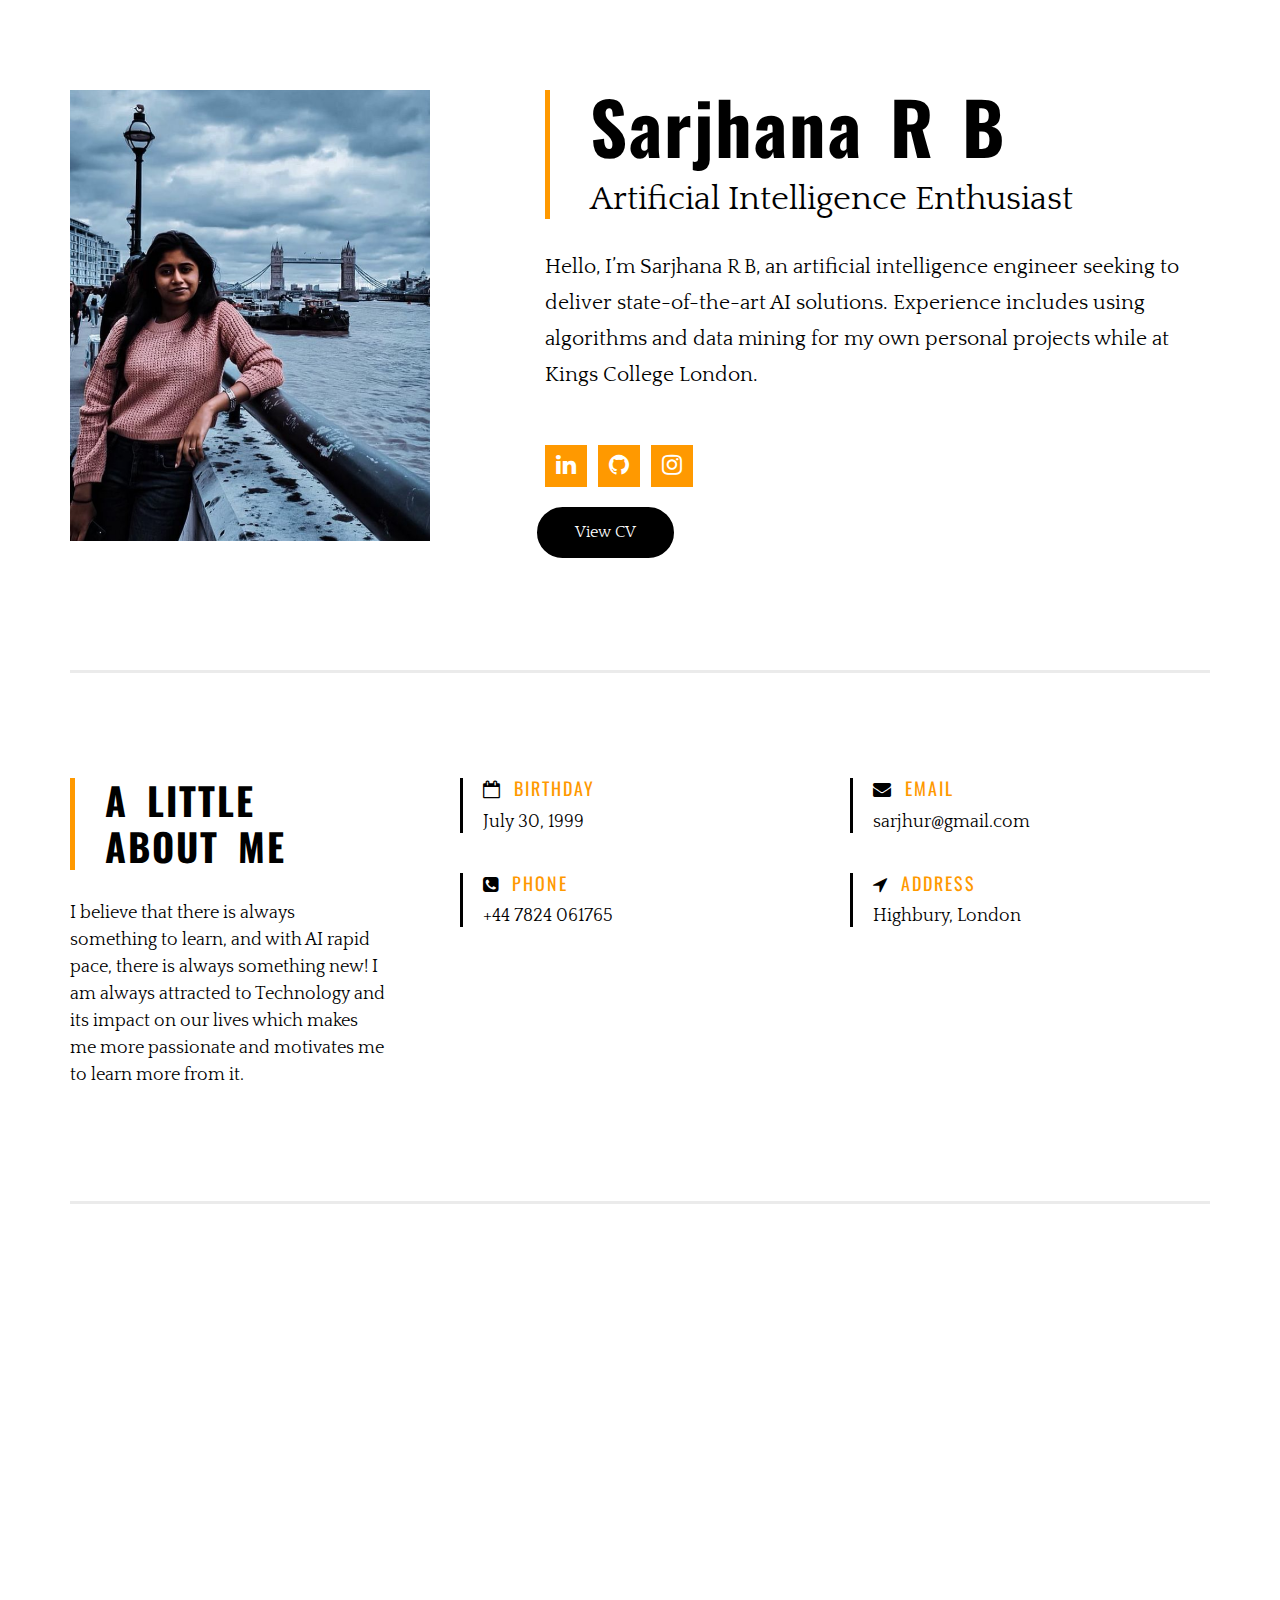
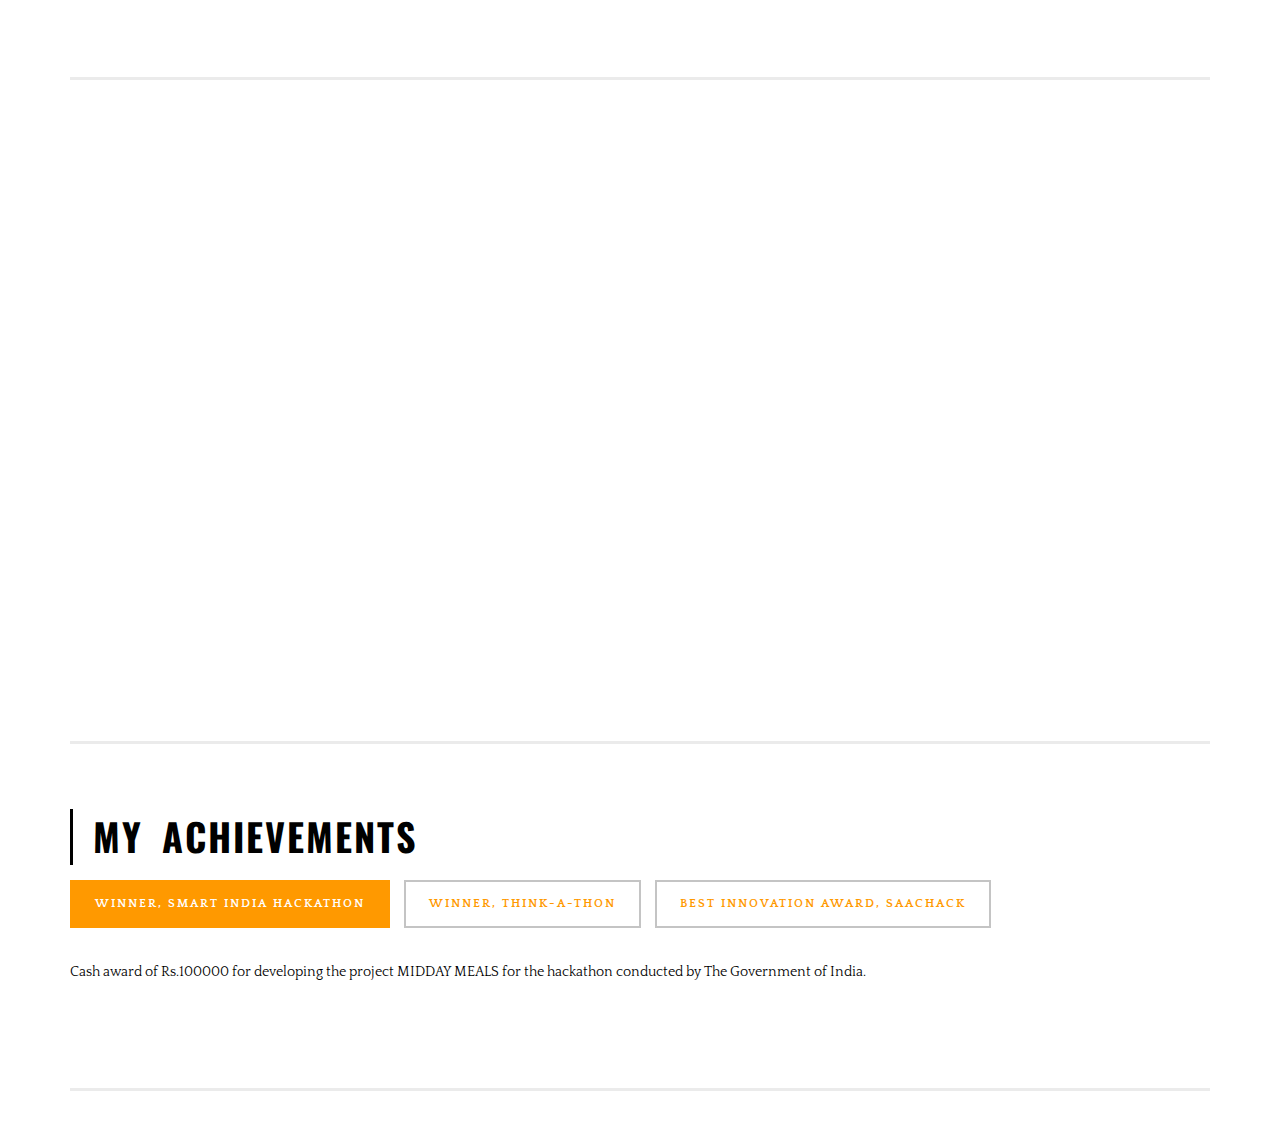
==== index.html @ b0955af9 "Website Final" ====
<!DOCTYPE html>
<html>
<head>
<meta name="viewport" content="width=device-width, initial-scale=1">

<title>Sarjhana&#039;s Portfolio &#8211; Just another WordPress site</title>
<meta name="robots" content="max-image-preview:large">
<link rel="dns-prefetch" href="//fonts.googleapis.com">
<link rel="dns-prefetch" href="//maxcdn.bootstrapcdn.com">
<link rel="dns-prefetch" href="//s.w.org">
<link rel="alternate" type="application/rss+xml" title="Sarjhana&#039;s Portfolio &raquo; Feed" href="./feed/index.html">
<link rel="alternate" type="application/rss+xml" title="Sarjhana&#039;s Portfolio &raquo; Comments Feed" href="./comments/feed/index.html">
<script>
window._wpemojiSettings = {"baseUrl":"https:\/\/s.w.org\/images\/core\/emoji\/13.1.0\/72x72\/","ext":".png","svgUrl":"https:\/\/s.w.org\/images\/core\/emoji\/13.1.0\/svg\/","svgExt":".svg","source":{"concatemoji":".\/wp-includes\/js\/wp-emoji-release.min.js?ver=5.9"}};
/*! This file is auto-generated */
!function(e,a,t){var n,r,o,i=a.createElement("canvas"),p=i.getContext&&i.getContext("2d");function s(e,t){var a=String.fromCharCode;p.clearRect(0,0,i.width,i.height),p.fillText(a.apply(this,e),0,0);e=i.toDataURL();return p.clearRect(0,0,i.width,i.height),p.fillText(a.apply(this,t),0,0),e===i.toDataURL()}function c(e){var t=a.createElement("script");t.src=e,t.defer=t.type="text/javascript",a.getElementsByTagName("head")[0].appendChild(t)}for(o=Array("flag","emoji"),t.supports={everything:!0,everythingExceptFlag:!0},r=0;r<o.length;r++)t.supports[o[r]]=function(e){if(!p||!p.fillText)return!1;switch(p.textBaseline="top",p.font="600 32px Arial",e){case"flag":return s([127987,65039,8205,9895,65039],[127987,65039,8203,9895,65039])?!1:!s([55356,56826,55356,56819],[55356,56826,8203,55356,56819])&&!s([55356,57332,56128,56423,56128,56418,56128,56421,56128,56430,56128,56423,56128,56447],[55356,57332,8203,56128,56423,8203,56128,56418,8203,56128,56421,8203,56128,56430,8203,56128,56423,8203,56128,56447]);case"emoji":return!s([10084,65039,8205,55357,56613],[10084,65039,8203,55357,56613])}return!1}(o[r]),t.supports.everything=t.supports.everything&&t.supports[o[r]],"flag"!==o[r]&&(t.supports.everythingExceptFlag=t.supports.everythingExceptFlag&&t.supports[o[r]]);t.supports.everythingExceptFlag=t.supports.everythingExceptFlag&&!t.supports.flag,t.DOMReady=!1,t.readyCallback=function(){t.DOMReady=!0},t.supports.everything||(n=function(){t.readyCallback()},a.addEventListener?(a.addEventListener("DOMContentLoaded",n,!1),e.addEventListener("load",n,!1)):(e.attachEvent("onload",n),a.attachEvent("onreadystatechange",function(){"complete"===a.readyState&&t.readyCallback()})),(n=t.source||{}).concatemoji?c(n.concatemoji):n.wpemoji&&n.twemoji&&(c(n.twemoji),c(n.wpemoji)))}(window,document,window._wpemojiSettings);
</script>
<style>img.wp-smiley,
img.emoji {
	display: inline !important;
	border: none !important;
	box-shadow: none !important;
	height: 1em !important;
	width: 1em !important;
	margin: 0 0.07em !important;
	vertical-align: -0.1em !important;
	background: none !important;
	padding: 0 !important;
}</style>
	<link rel="stylesheet" id="uc_layout_preview-css" href="./wp-content/plugins/blox-page-builder/assets_internal/css/uc_layout_preview.css?ver=5.9" media="all">
<link rel="stylesheet" id="unitecreator_css_front-css" href="./wp-content/plugins/blox-page-builder/assets_internal/css/uc_front.css?ver=5.9" media="all">
<link rel="stylesheet" id="uc_fonts_googleapis_com_css_family_quattrocento_400_700-css" href="https://fonts.googleapis.com/css?family=Quattrocento%3A400%2C700&#038;ver=5.9" media="all">
<link rel="stylesheet" id="uc_fonts_googleapis_com_css_family_oswald_200_300_400_500_600_700-css" href="https://fonts.googleapis.com/css?family=Oswald%3A200%2C300%2C400%2C500%2C600%2C700&#038;ver=5.9" media="all">
<link rel="stylesheet" id="animate-css" href="./wp-content/plugins/blox-page-builder/assets_libraries/animate/animate.css?ver=5.9" media="all">
<link rel="stylesheet" id="font-awesome-css" href="./wp-content/plugins/blox-page-builder/assets_libraries/font-awsome/css/font-awesome.min.css?ver=5.9" media="all">
<link rel="stylesheet" id="uc_ac_assets_file_uc_square_social_network_icons_css_542-css" href="./wp-content/uploads/blox_assets/social_network_icons/uc_square_social_network_icons.css?ver=5.9" media="all">
<link rel="stylesheet" id="uc_ac_assets_file_material_banner_css_757-css" href="./wp-content/uploads/blox_assets/material_banner/material_banner.css?ver=5.9" media="all">
<link rel="stylesheet" id="uc_maxcdn_bootstrapcdn_com_font_awesome_4_6_1_css_font_awesome_min_css-css" href="https://maxcdn.bootstrapcdn.com/font-awesome/4.6.1/css/font-awesome.min.css?ver=5.9" media="all">
<link rel="stylesheet" id="uc_fonts_googleapis_com_css_family_montserrat_400_700_open_sans_400_700-css" href="https://fonts.googleapis.com/css?family=Montserrat%3A400%2C700%7COpen+Sans%3A400%2C700&#038;ver=5.9" media="all">
<link rel="stylesheet" id="uc_ac_assets_file_service_box_zoom_effect_css_1072-css" href="./wp-content/uploads/blox_assets/service_box_zoom_effect/service_box_zoom_effect.css?ver=5.9" media="all">
<link rel="stylesheet" id="uc_ac_assets_file_bold_tabs_css_2018-css" href="./wp-content/uploads/blox_assets/bold_tabs/bold_tabs.css?ver=5.9" media="all">
<link rel="stylesheet" id="uc_fonts_googleapis_com_css_family_open_sans_400_600_400italic-css" href="https://fonts.googleapis.com/css?family=Open+Sans%3A400%2C600%2C400italic&#038;ver=5.9" media="all">
<link rel="stylesheet" id="uc_ac_assets_file_responsive_tabs_css_1284-css" href="./wp-content/uploads/blox_assets/bold_tabs/responsive-tabs.css?ver=5.9" media="all">
<link rel="stylesheet" id="wp-block-library-css" href="./wp-includes/css/dist/block-library/style.min.css?ver=5.9" media="all">
<style id="wp-block-library-theme-inline-css">.wp-block-audio figcaption{color:#555;font-size:13px;text-align:center}.is-dark-theme .wp-block-audio figcaption{color:hsla(0,0%,100%,.65)}.wp-block-code>code{font-family:Menlo,Consolas,monaco,monospace;color:#1e1e1e;padding:.8em 1em;border:1px solid #ddd;border-radius:4px}.wp-block-embed figcaption{color:#555;font-size:13px;text-align:center}.is-dark-theme .wp-block-embed figcaption{color:hsla(0,0%,100%,.65)}.blocks-gallery-caption{color:#555;font-size:13px;text-align:center}.is-dark-theme .blocks-gallery-caption{color:hsla(0,0%,100%,.65)}.wp-block-image figcaption{color:#555;font-size:13px;text-align:center}.is-dark-theme .wp-block-image figcaption{color:hsla(0,0%,100%,.65)}.wp-block-pullquote{border-top:4px solid;border-bottom:4px solid;margin-bottom:1.75em;color:currentColor}.wp-block-pullquote__citation,.wp-block-pullquote cite,.wp-block-pullquote footer{color:currentColor;text-transform:uppercase;font-size:.8125em;font-style:normal}.wp-block-quote{border-left:.25em solid;margin:0 0 1.75em;padding-left:1em}.wp-block-quote cite,.wp-block-quote footer{color:currentColor;font-size:.8125em;position:relative;font-style:normal}.wp-block-quote.has-text-align-right{border-left:none;border-right:.25em solid;padding-left:0;padding-right:1em}.wp-block-quote.has-text-align-center{border:none;padding-left:0}.wp-block-quote.is-large,.wp-block-quote.is-style-large,.wp-block-quote.is-style-plain{border:none}.wp-block-search .wp-block-search__label{font-weight:700}.wp-block-group:where(.has-background){padding:1.25em 2.375em}.wp-block-separator{border:none;border-bottom:2px solid;margin-left:auto;margin-right:auto;opacity:.4}.wp-block-separator:not(.is-style-wide):not(.is-style-dots){width:100px}.wp-block-separator.has-background:not(.is-style-dots){border-bottom:none;height:1px}.wp-block-separator.has-background:not(.is-style-wide):not(.is-style-dots){height:2px}.wp-block-table thead{border-bottom:3px solid}.wp-block-table tfoot{border-top:3px solid}.wp-block-table td,.wp-block-table th{padding:.5em;border:1px solid;word-break:normal}.wp-block-table figcaption{color:#555;font-size:13px;text-align:center}.is-dark-theme .wp-block-table figcaption{color:hsla(0,0%,100%,.65)}.wp-block-video figcaption{color:#555;font-size:13px;text-align:center}.is-dark-theme .wp-block-video figcaption{color:hsla(0,0%,100%,.65)}.wp-block-template-part.has-background{padding:1.25em 2.375em;margin-top:0;margin-bottom:0}</style>
<style id="global-styles-inline-css">body{--wp--preset--color--black: #000000;--wp--preset--color--cyan-bluish-gray: #abb8c3;--wp--preset--color--white: #FFFFFF;--wp--preset--color--pale-pink: #f78da7;--wp--preset--color--vivid-red: #cf2e2e;--wp--preset--color--luminous-vivid-orange: #ff6900;--wp--preset--color--luminous-vivid-amber: #fcb900;--wp--preset--color--light-green-cyan: #7bdcb5;--wp--preset--color--vivid-green-cyan: #00d084;--wp--preset--color--pale-cyan-blue: #8ed1fc;--wp--preset--color--vivid-cyan-blue: #0693e3;--wp--preset--color--vivid-purple: #9b51e0;--wp--preset--color--dark-gray: #28303D;--wp--preset--color--gray: #39414D;--wp--preset--color--green: #D1E4DD;--wp--preset--color--blue: #D1DFE4;--wp--preset--color--purple: #D1D1E4;--wp--preset--color--red: #E4D1D1;--wp--preset--color--orange: #E4DAD1;--wp--preset--color--yellow: #EEEADD;--wp--preset--gradient--vivid-cyan-blue-to-vivid-purple: linear-gradient(135deg,rgba(6,147,227,1) 0%,rgb(155,81,224) 100%);--wp--preset--gradient--light-green-cyan-to-vivid-green-cyan: linear-gradient(135deg,rgb(122,220,180) 0%,rgb(0,208,130) 100%);--wp--preset--gradient--luminous-vivid-amber-to-luminous-vivid-orange: linear-gradient(135deg,rgba(252,185,0,1) 0%,rgba(255,105,0,1) 100%);--wp--preset--gradient--luminous-vivid-orange-to-vivid-red: linear-gradient(135deg,rgba(255,105,0,1) 0%,rgb(207,46,46) 100%);--wp--preset--gradient--very-light-gray-to-cyan-bluish-gray: linear-gradient(135deg,rgb(238,238,238) 0%,rgb(169,184,195) 100%);--wp--preset--gradient--cool-to-warm-spectrum: linear-gradient(135deg,rgb(74,234,220) 0%,rgb(151,120,209) 20%,rgb(207,42,186) 40%,rgb(238,44,130) 60%,rgb(251,105,98) 80%,rgb(254,248,76) 100%);--wp--preset--gradient--blush-light-purple: linear-gradient(135deg,rgb(255,206,236) 0%,rgb(152,150,240) 100%);--wp--preset--gradient--blush-bordeaux: linear-gradient(135deg,rgb(254,205,165) 0%,rgb(254,45,45) 50%,rgb(107,0,62) 100%);--wp--preset--gradient--luminous-dusk: linear-gradient(135deg,rgb(255,203,112) 0%,rgb(199,81,192) 50%,rgb(65,88,208) 100%);--wp--preset--gradient--pale-ocean: linear-gradient(135deg,rgb(255,245,203) 0%,rgb(182,227,212) 50%,rgb(51,167,181) 100%);--wp--preset--gradient--electric-grass: linear-gradient(135deg,rgb(202,248,128) 0%,rgb(113,206,126) 100%);--wp--preset--gradient--midnight: linear-gradient(135deg,rgb(2,3,129) 0%,rgb(40,116,252) 100%);--wp--preset--gradient--purple-to-yellow: linear-gradient(160deg, #D1D1E4 0%, #EEEADD 100%);--wp--preset--gradient--yellow-to-purple: linear-gradient(160deg, #EEEADD 0%, #D1D1E4 100%);--wp--preset--gradient--green-to-yellow: linear-gradient(160deg, #D1E4DD 0%, #EEEADD 100%);--wp--preset--gradient--yellow-to-green: linear-gradient(160deg, #EEEADD 0%, #D1E4DD 100%);--wp--preset--gradient--red-to-yellow: linear-gradient(160deg, #E4D1D1 0%, #EEEADD 100%);--wp--preset--gradient--yellow-to-red: linear-gradient(160deg, #EEEADD 0%, #E4D1D1 100%);--wp--preset--gradient--purple-to-red: linear-gradient(160deg, #D1D1E4 0%, #E4D1D1 100%);--wp--preset--gradient--red-to-purple: linear-gradient(160deg, #E4D1D1 0%, #D1D1E4 100%);--wp--preset--duotone--dark-grayscale: url('#wp-duotone-dark-grayscale');--wp--preset--duotone--grayscale: url('#wp-duotone-grayscale');--wp--preset--duotone--purple-yellow: url('#wp-duotone-purple-yellow');--wp--preset--duotone--blue-red: url('#wp-duotone-blue-red');--wp--preset--duotone--midnight: url('#wp-duotone-midnight');--wp--preset--duotone--magenta-yellow: url('#wp-duotone-magenta-yellow');--wp--preset--duotone--purple-green: url('#wp-duotone-purple-green');--wp--preset--duotone--blue-orange: url('#wp-duotone-blue-orange');--wp--preset--font-size--small: 18px;--wp--preset--font-size--medium: 20px;--wp--preset--font-size--large: 24px;--wp--preset--font-size--x-large: 42px;--wp--preset--font-size--extra-small: 16px;--wp--preset--font-size--normal: 20px;--wp--preset--font-size--extra-large: 40px;--wp--preset--font-size--huge: 96px;--wp--preset--font-size--gigantic: 144px;}.has-black-color{color: var(--wp--preset--color--black) !important;}.has-cyan-bluish-gray-color{color: var(--wp--preset--color--cyan-bluish-gray) !important;}.has-white-color{color: var(--wp--preset--color--white) !important;}.has-pale-pink-color{color: var(--wp--preset--color--pale-pink) !important;}.has-vivid-red-color{color: var(--wp--preset--color--vivid-red) !important;}.has-luminous-vivid-orange-color{color: var(--wp--preset--color--luminous-vivid-orange) !important;}.has-luminous-vivid-amber-color{color: var(--wp--preset--color--luminous-vivid-amber) !important;}.has-light-green-cyan-color{color: var(--wp--preset--color--light-green-cyan) !important;}.has-vivid-green-cyan-color{color: var(--wp--preset--color--vivid-green-cyan) !important;}.has-pale-cyan-blue-color{color: var(--wp--preset--color--pale-cyan-blue) !important;}.has-vivid-cyan-blue-color{color: var(--wp--preset--color--vivid-cyan-blue) !important;}.has-vivid-purple-color{color: var(--wp--preset--color--vivid-purple) !important;}.has-dark-gray-color{color: var(--wp--preset--color--dark-gray) !important;}.has-gray-color{color: var(--wp--preset--color--gray) !important;}.has-green-color{color: var(--wp--preset--color--green) !important;}.has-blue-color{color: var(--wp--preset--color--blue) !important;}.has-purple-color{color: var(--wp--preset--color--purple) !important;}.has-red-color{color: var(--wp--preset--color--red) !important;}.has-orange-color{color: var(--wp--preset--color--orange) !important;}.has-yellow-color{color: var(--wp--preset--color--yellow) !important;}.has-black-background-color{background-color: var(--wp--preset--color--black) !important;}.has-cyan-bluish-gray-background-color{background-color: var(--wp--preset--color--cyan-bluish-gray) !important;}.has-white-background-color{background-color: var(--wp--preset--color--white) !important;}.has-pale-pink-background-color{background-color: var(--wp--preset--color--pale-pink) !important;}.has-vivid-red-background-color{background-color: var(--wp--preset--color--vivid-red) !important;}.has-luminous-vivid-orange-background-color{background-color: var(--wp--preset--color--luminous-vivid-orange) !important;}.has-luminous-vivid-amber-background-color{background-color: var(--wp--preset--color--luminous-vivid-amber) !important;}.has-light-green-cyan-background-color{background-color: var(--wp--preset--color--light-green-cyan) !important;}.has-vivid-green-cyan-background-color{background-color: var(--wp--preset--color--vivid-green-cyan) !important;}.has-pale-cyan-blue-background-color{background-color: var(--wp--preset--color--pale-cyan-blue) !important;}.has-vivid-cyan-blue-background-color{background-color: var(--wp--preset--color--vivid-cyan-blue) !important;}.has-vivid-purple-background-color{background-color: var(--wp--preset--color--vivid-purple) !important;}.has-dark-gray-background-color{background-color: var(--wp--preset--color--dark-gray) !important;}.has-gray-background-color{background-color: var(--wp--preset--color--gray) !important;}.has-green-background-color{background-color: var(--wp--preset--color--green) !important;}.has-blue-background-color{background-color: var(--wp--preset--color--blue) !important;}.has-purple-background-color{background-color: var(--wp--preset--color--purple) !important;}.has-red-background-color{background-color: var(--wp--preset--color--red) !important;}.has-orange-background-color{background-color: var(--wp--preset--color--orange) !important;}.has-yellow-background-color{background-color: var(--wp--preset--color--yellow) !important;}.has-black-border-color{border-color: var(--wp--preset--color--black) !important;}.has-cyan-bluish-gray-border-color{border-color: var(--wp--preset--color--cyan-bluish-gray) !important;}.has-white-border-color{border-color: var(--wp--preset--color--white) !important;}.has-pale-pink-border-color{border-color: var(--wp--preset--color--pale-pink) !important;}.has-vivid-red-border-color{border-color: var(--wp--preset--color--vivid-red) !important;}.has-luminous-vivid-orange-border-color{border-color: var(--wp--preset--color--luminous-vivid-orange) !important;}.has-luminous-vivid-amber-border-color{border-color: var(--wp--preset--color--luminous-vivid-amber) !important;}.has-light-green-cyan-border-color{border-color: var(--wp--preset--color--light-green-cyan) !important;}.has-vivid-green-cyan-border-color{border-color: var(--wp--preset--color--vivid-green-cyan) !important;}.has-pale-cyan-blue-border-color{border-color: var(--wp--preset--color--pale-cyan-blue) !important;}.has-vivid-cyan-blue-border-color{border-color: var(--wp--preset--color--vivid-cyan-blue) !important;}.has-vivid-purple-border-color{border-color: var(--wp--preset--color--vivid-purple) !important;}.has-dark-gray-border-color{border-color: var(--wp--preset--color--dark-gray) !important;}.has-gray-border-color{border-color: var(--wp--preset--color--gray) !important;}.has-green-border-color{border-color: var(--wp--preset--color--green) !important;}.has-blue-border-color{border-color: var(--wp--preset--color--blue) !important;}.has-purple-border-color{border-color: var(--wp--preset--color--purple) !important;}.has-red-border-color{border-color: var(--wp--preset--color--red) !important;}.has-orange-border-color{border-color: var(--wp--preset--color--orange) !important;}.has-yellow-border-color{border-color: var(--wp--preset--color--yellow) !important;}.has-vivid-cyan-blue-to-vivid-purple-gradient-background{background: var(--wp--preset--gradient--vivid-cyan-blue-to-vivid-purple) !important;}.has-light-green-cyan-to-vivid-green-cyan-gradient-background{background: var(--wp--preset--gradient--light-green-cyan-to-vivid-green-cyan) !important;}.has-luminous-vivid-amber-to-luminous-vivid-orange-gradient-background{background: var(--wp--preset--gradient--luminous-vivid-amber-to-luminous-vivid-orange) !important;}.has-luminous-vivid-orange-to-vivid-red-gradient-background{background: var(--wp--preset--gradient--luminous-vivid-orange-to-vivid-red) !important;}.has-very-light-gray-to-cyan-bluish-gray-gradient-background{background: var(--wp--preset--gradient--very-light-gray-to-cyan-bluish-gray) !important;}.has-cool-to-warm-spectrum-gradient-background{background: var(--wp--preset--gradient--cool-to-warm-spectrum) !important;}.has-blush-light-purple-gradient-background{background: var(--wp--preset--gradient--blush-light-purple) !important;}.has-blush-bordeaux-gradient-background{background: var(--wp--preset--gradient--blush-bordeaux) !important;}.has-luminous-dusk-gradient-background{background: var(--wp--preset--gradient--luminous-dusk) !important;}.has-pale-ocean-gradient-background{background: var(--wp--preset--gradient--pale-ocean) !important;}.has-electric-grass-gradient-background{background: var(--wp--preset--gradient--electric-grass) !important;}.has-midnight-gradient-background{background: var(--wp--preset--gradient--midnight) !important;}.has-purple-to-yellow-gradient-background{background: var(--wp--preset--gradient--purple-to-yellow) !important;}.has-yellow-to-purple-gradient-background{background: var(--wp--preset--gradient--yellow-to-purple) !important;}.has-green-to-yellow-gradient-background{background: var(--wp--preset--gradient--green-to-yellow) !important;}.has-yellow-to-green-gradient-background{background: var(--wp--preset--gradient--yellow-to-green) !important;}.has-red-to-yellow-gradient-background{background: var(--wp--preset--gradient--red-to-yellow) !important;}.has-yellow-to-red-gradient-background{background: var(--wp--preset--gradient--yellow-to-red) !important;}.has-purple-to-red-gradient-background{background: var(--wp--preset--gradient--purple-to-red) !important;}.has-red-to-purple-gradient-background{background: var(--wp--preset--gradient--red-to-purple) !important;}.has-small-font-size{font-size: var(--wp--preset--font-size--small) !important;}.has-medium-font-size{font-size: var(--wp--preset--font-size--medium) !important;}.has-large-font-size{font-size: var(--wp--preset--font-size--large) !important;}.has-x-large-font-size{font-size: var(--wp--preset--font-size--x-large) !important;}.has-extra-small-font-size{font-size: var(--wp--preset--font-size--extra-small) !important;}.has-normal-font-size{font-size: var(--wp--preset--font-size--normal) !important;}.has-extra-large-font-size{font-size: var(--wp--preset--font-size--extra-large) !important;}.has-huge-font-size{font-size: var(--wp--preset--font-size--huge) !important;}.has-gigantic-font-size{font-size: var(--wp--preset--font-size--gigantic) !important;}</style>
<script src="./wp-includes/js/jquery/jquery.min.js?ver=3.6.0" id="jquery-core-js"></script>
<script src="./wp-includes/js/jquery/jquery-migrate.min.js?ver=3.3.2" id="jquery-migrate-js"></script>
<script src="./wp-content/plugins/blox-page-builder/assets_libraries/animate/wow.min.js?ver=5.9" id="wowjs-js"></script>
<script src="./wp-content/uploads/blox_assets/bold_tabs/jquery.responsiveTabs.js?ver=5.9" id="uc_ac_assets_file_jquery_responsivetabs_js_26451-js"></script>
<link rel="https://api.w.org/" href="./wp-json/index.html">
<link rel="alternate" type="application/json" href="./wp-json/wp/v2/pages/66/index.html">
<link rel="EditURI" type="application/rsd+xml" title="RSD" href="./xmlrpc.php?rsd">
<link rel="wlwmanifest" type="application/wlwmanifest+xml" href="./wp-includes/wlwmanifest.xml"> 
<meta name="generator" content="WordPress 5.9">
<link rel="canonical" href="./index.html">
<link rel="shortlink" href="./index.html">
<link rel="alternate" type="application/json+oembed" href="./wp-json/oembed/1.0/embed/index.html?url=.%2F">
<link rel="alternate" type="text/xml+oembed" href="./wp-json/oembed/1.0/embed/index.html?url=.%2F&#038;format=xml">

<!--   Blox Page Builder Styles  --> 
<style type="text/css">/* blox page builder grid css */

#uc_grid_1 .uc-grid-row{
	padding-top:30px;
	padding-bottom:30px;
}

#uc_grid_1 .uc-grid-row .uc-grid-row-container{
	max-width:1170px;
}

#uc_grid_1{font-family:Quattrocento;font-size:18px;}
#uc_grid_1 .uc-page-font-title{font-family:Oswald;font-weight:800;font-size:38px;line-height:1.2em;color:#000000;letter-spacing:2px; word-spacing:7px;}




#uc_grid_1 .uc-grid-row#uc_grid_1_row_1{
	padding-top:90px;
	padding-bottom:70px;
}



@media (max-width:768px){
    #uc_grid_1 .uc-grid-row#uc_grid_1_row_1{
    	padding-top:15px !important;
    }
}


@media (max-width:768px){
    #uc_grid_1 #uc_grid_1_row_1_container_1_col_2{
    	padding-left:15px !important;
    }
}
/* addon: Square Social Network Icons */

.uc_square_social_network_icons .uc_social-links a:hover {
    background-color: white;
}
#uc_square_social_network_icons57202_item1
{
  background:#FF9900;
}

#uc_square_social_network_icons57202_item1:hover
{
  background:#000000;
}
#uc_square_social_network_icons57202_item2
{
  background:#FF9900;
}

#uc_square_social_network_icons57202_item2:hover
{
  background:#000000;
}
#uc_square_social_network_icons57202_item3
{
  background:#FF9900;
}

#uc_square_social_network_icons57202_item3:hover
{
  background:#000000;
}



/* addon: Button Group */


#uc_blox_btn_group68160 #uc_blox_btn_group68160_item1
{
  display:inline-block;
  font-size:16px;
  color:#ffffff;
  padding:14px 36px;
  border-radius:100px;
  background-color:#000000;
  text-decoration:none;
  transition:0.3s;
  border:2px solid #000000;
  margin:0 10px 0 0px;
}

#uc_blox_btn_group68160 #uc_blox_btn_group68160_item1:hover
{
  background-color:#ff9900;
  border:2px solid #2469ff;
  color:#000000;
}






#uc_grid_1 .uc-grid-row#uc_grid_1_row_3{
	padding-top:70px;
	padding-bottom:70px;
}



@media (max-width:480px){
    #uc_grid_1 #uc_grid_1_row_3_container_1_col_2{
    	padding-left:50px !important;
    	padding-right:60px !important;
    	margin-top:20px !important;
    }
}


@media (max-width:768px){
    #uc_grid_1_row_3_container_1_col_2_addon_1{
    	padding-bottom:0px !important;
    }
}

@media (max-width:480px){
    #uc_grid_1_row_3_container_1_col_2_addon_1{
    	padding-top:0px !important;
    	padding-bottom:20px !important;
    	padding-right:0px !important;
    }
}


@media (max-width:480px){
    #uc_grid_1 #uc_grid_1_row_3_container_1_col_3{
    	padding-left:50px !important;
    	margin-top:20px !important;
    }
}


@media (max-width:768px){
    #uc_grid_1_row_3_container_1_col_3_addon_1{
    	padding-bottom:0px !important;
    }
}

@media (max-width:480px){
    #uc_grid_1_row_3_container_1_col_3_addon_1{
    	padding-bottom:20px !important;
    }
}


@media (max-width:768px){
    #uc_grid_1_row_3_container_1_col_3_addon_2{
    	padding-bottom:0px !important;
    }
}

@media (max-width:480px){
    #uc_grid_1_row_3_container_1_col_3_addon_2{
    	padding-bottom:20px !important;
    }
}



#uc_grid_1 .uc-grid-row#uc_grid_1_row_4{
	padding-bottom:30px;
}




#uc_grid_1 .uc-grid-row#uc_grid_1_row_5{
	padding-top:70px;
	padding-bottom:70px;
}



@media (max-width:768px){
    #uc_grid_1 #uc_grid_1_row_5_container_1_col_2{
    	padding-left:15px !important;
    }
}

@media (max-width:480px){
    #uc_grid_1 #uc_grid_1_row_5_container_1_col_2{
    	padding-left:50px !important;
    }
}


@media (max-width:768px){
    #uc_grid_1_row_5_container_1_col_2_addon_1{
    	padding-top:20px !important;
    }
}



#uc_grid_1 .uc-grid-row#uc_grid_1_row_6{
	padding-bottom:30px;
}




#uc_grid_1 .uc-grid-row#uc_grid_1_row_7{
	padding-top:70px;
	padding-bottom:70px;
}



@media (max-width:768px){
    #uc_grid_1 #uc_grid_1_row_7_container_1_col_2{
    	padding-left:15px !important;
    }
}

@media (max-width:480px){
    #uc_grid_1 #uc_grid_1_row_7_container_1_col_2{
    	padding-top:50px !important;
    	padding-left:50px !important;
    }
}



#uc_grid_1 .uc-grid-row#uc_grid_1_row_14{
	padding-top:70px;
	padding-bottom:70px;
}



@media (max-width:480px){
    #uc_grid_1 #uc_grid_1_row_14_container_1_col_2{
    	padding-top:40px !important;
    	padding-bottom:40px !important;
    }
}
/* addon: Service Box Zoom Effect */

.uc_service_box_zoom_effect .uc_feature_box:hover .uc_feature_icon > i.uc_icon{color:#000000;}
.uc_service_box_zoom_effect .uc_feature_box .uc_feature_header > h4:hover{color:#000000;}
.uc_service_box_zoom_effect .uc_feature_box .uc_feature_header > h4:after {border-color:#000000;}





#uc_grid_1 .uc-grid-row#uc_grid_1_row_15{
	padding-top:70px;
	padding-bottom:70px;
}



@media (max-width:480px){
    #uc_grid_1 .uc-grid-row#uc_grid_1_row_15{
    	padding-top:0px !important;
    	padding-bottom:40px !important;
    }
}


@media (max-width:480px){
    #uc_grid_1 #uc_grid_1_row_15_container_1_col_1{
    	padding-bottom:40px !important;
    }
}


@media (max-width:480px){
    #uc_grid_1 #uc_grid_1_row_15_container_1_col_3{
    	padding-top:40px !important;
    }
}
/* addon: Bold Tabs */

.uc_bold_tabs ul li.r-tabs-state-active a{ 
	background:#ff9900 !important;
	border:#ff9900 2px solid !important; 
    color:#ffffff !important;
	}

#uc_bold_tabs426144 .r-tabs-accordion-title .r-tabs-anchor
{
  border:#ff9900 2px solid !important;
  padding:10px;
}

#uc_bold_tabs426144 .r-tabs-accordion-title.r-tabs-state-active
{
  background:#ff9900 !important;
  color:#ffffff !important;
}</style>
</head>
<body>

	<div id="uc_grid_1" class="uc-grid-front">
		<div id="uc_grid_1_row_1" class="uc-grid-row">
			<div id="uc_grid_1_row_1_container_1" class="uc-grid-row-container">
			<div id="uc_grid_1_row_1_container_1_col_1" class="uc-grid-col uc-col-first uc-colsize-1_3" style="padding-left:15px;padding-right:15px;"><div class="uc-grid-col-inner"><div id="uc_grid_1_row_1_container_1_col_1_addon_1" class="uc-grid-col-addon wow fadeInLeft" style="padding-bottom:0px;">
<!-- start Image -->

			<div style="text-align:left;font-size:0;">
  <img src="./wp-content/uploads/2022/01/Capture.png" alt="" title="" style="max-width:; width:100%;border-radius:0px;margin:0;">
</div>
			<!-- end Image -->
</div></div></div>
			<div id="uc_grid_1_row_1_container_1_col_2" class="uc-grid-col uc-col-last uc-colsize-2_3" style="padding-left:100px;padding-right:15px;"><div class="uc-grid-col-inner">
<div id="uc_grid_1_row_1_container_1_col_2_addon_1" class="uc-grid-col-addon wow fadeInRight">
<!-- start Side Border Title -->

			<div style="background-color:#ffffff;padding:0px 40px 10px; border-left:5px solid #FF9900;">
  <span class="uc-style-10655285641 uc-page-font-title" style="font-size:72px;line-height:1em;">Sarjhana R B</span>
</div>
			<!-- end Side Border Title -->
</div>
<div id="uc_grid_1_row_1_container_1_col_2_addon_2" class="uc-grid-col-addon wow fadeInRight" data-wow-delay="0.2s" style="margin-top:0px;">
<!-- start Side Border Title -->

			<div style="background-color:#ffffff;padding:5px 40px 0px; border-left:5px solid #FF9900;">
  <span class="uc-style-23872982521" style="font-size:34px;line-height:1.2em;">Artificial Intelligence Enthusiast</span>
</div>
			<!-- end Side Border Title -->
</div>
<div id="uc_grid_1_row_1_container_1_col_2_addon_3" class="uc-grid-col-addon wow fadeInRight" data-wow-delay="0.4s" style="margin-top:0px;padding-top:30px;padding-bottom:10px;">
<!-- start Paragraph -->

			<div style="text-align:left;padding-top:0px;padding-bottom:0px;">
<span class="uc-style-38090038930" style="font-size:21px;line-height:1.7em;">Hello, I’m Sarjhana R B, an artificial intelligence engineer seeking to deliver state-of-the-art AI solutions. Experience includes using algorithms and data mining for my own personal projects while at Kings College London.</span>
</div>
			<!-- end Paragraph -->
</div>
<div id="uc_grid_1_row_1_container_1_col_2_addon_4" class="uc-grid-col-addon wow fadeInRight" data-wow-delay="0.8s" style="margin-top:0px;padding-top:43px;text-align:left;">
<!-- start Square Social Network Icons -->

			<div class="uc_square_social_network_icons"> 
    <!--uc_container_holder--> 
    <div class="uc_social-links" style="text-align:left;">
        <a href="https://www.linkedin.com/in/sarjhana/" style="margin-left:0px;margin-right:7px;" target="_blank" id="uc_square_social_network_icons57202_item1"><i class="fa fa-linkedin"></i></a>
<a href="https://github.com/Sarjhana" style="margin-left:0px;margin-right:7px;" target="_blank" id="uc_square_social_network_icons57202_item2"><i class="fa fa-github"></i></a>
<a href="https://www.instagram.com/sarjhana_/" style="margin-left:0px;margin-right:7px;" target="_blank" id="uc_square_social_network_icons57202_item3"><i class="fa fa-instagram"></i></a>

    </div>
</div>
			<!-- end Square Social Network Icons -->
</div>
<div id="uc_grid_1_row_1_container_1_col_2_addon_5" class="uc-grid-col-addon" style="margin-top:20px;margin-left:-8px;">
<!-- start Button Group -->

			<div style="text-align:left;" id="uc_blox_btn_group68160">
<a href="https://drive.google.com/file/d/1V_1ECsJ8IlCbdnMF4bwSDbLyNLKmqleM/view?usp=sharing" id="uc_blox_btn_group68160_item1" target="_blank">View CV</a>

</div>
			<!-- end Button Group -->
</div>
</div></div>
<div class="uc-col-clear"></div>
			</div>
		</div>
		<div id="uc_grid_1_row_2" class="uc-grid-row">
			<div id="uc_grid_1_row_2_container_1" class="uc-grid-row-container">
			<div id="uc_grid_1_row_2_container_1_col_1" class="uc-grid-col uc-col-first uc-col-last uc-colsize-1_1" style="padding-left:15px;padding-right:15px;"><div class="uc-grid-col-inner"><div id="uc_grid_1_row_2_container_1_col_1_addon_1" class="uc-grid-col-addon">
<!-- start Line Seperator -->

			<div style="text-align:center;">
  <div style="display:inline-block;height:3px;max-width:1170px;width:100%;background-color:#ebebeb;"></div>
</div>
			<!-- end Line Seperator -->
</div></div></div>
<div class="uc-col-clear"></div>
			</div>
		</div>
		<div id="uc_grid_1_row_3" class="uc-grid-row">
			<div id="uc_grid_1_row_3_container_1" class="uc-grid-row-container">
			<div id="uc_grid_1_row_3_container_1_col_1" class="uc-grid-col uc-col-first uc-colsize-1_3" style="padding-right:60px;padding-left:15px;"><div class="uc-grid-col-inner">
<div id="uc_grid_1_row_3_container_1_col_1_addon_1" class="uc-grid-col-addon wow fadeInLeft" data-wow-delay="1s">
<!-- start Side Border Title -->

			<div style="background-color:#ffffff;padding:0px 30px 0px; border-left:5px solid #FF9900;">
  <span class="uc-style-43964234109 uc-page-font-title">A LITTLE<br>ABOUT ME</span>
</div>
			<!-- end Side Border Title -->
</div>
<div id="uc_grid_1_row_3_container_1_col_1_addon_2" class="uc-grid-col-addon wow fadeInLeft" data-wow-delay="1.2s" style="padding-top:20px;padding-right:0px;text-align:left;">
<!-- start Paragraph -->

			<div style="text-align:left;padding-top:0px;padding-bottom:0px;">
<span class="uc-style-51251567648" style="line-height:1.5em;">I believe that there is always something to learn, and with AI rapid pace, there is always something new! I am always attracted to Technology and its impact on our lives which makes me more passionate and motivates me to learn more from it.</span>
</div>
			<!-- end Paragraph -->
</div>
</div></div>
			<div id="uc_grid_1_row_3_container_1_col_2" class="uc-grid-col uc-colsize-1_3"><div class="uc-grid-col-inner">
<div id="uc_grid_1_row_3_container_1_col_2_addon_1" class="uc-grid-col-addon wow fadeInLeft" data-wow-delay="1.4s" style="padding-bottom:30px;">
<!-- start Small Icon With Side Border -->

			<div style="border-left:3px solid #000000;padding-left:20px;">
  <div style="padding-bottom:10px;">
<i class="fa fa-calendar-o" style="color:#000000;display:inline-block;padding-right:10px;font-size:18px;"></i> <span class="uc-style-67825572918" style="font-family:Oswald;color:#FF9900;letter-spacing:2px;">BIRTHDAY</span>
</div>
  <div>July 30, 1999
</div>
</div>
			<!-- end Small Icon With Side Border -->
</div>
<div id="uc_grid_1_row_3_container_1_col_2_addon_2" class="uc-grid-col-addon wow fadeInLeft" data-wow-delay="2s">
<!-- start Small Icon With Side Border -->

			<div style="border-left:3px solid #000000;padding-left:20px;">
  <div style="padding-bottom:10px;">
<i class="fa fa-phone-square" style="color:#000000;display:inline-block;padding-right:10px;font-size:18px;"></i> <span class="uc-style-79465464725" style="font-family:Oswald;color:#FF9900;letter-spacing:2px;">PHONE</span>
</div>
  <div>+44 7824 061765</div>
</div>
			<!-- end Small Icon With Side Border -->
</div>
</div></div>
			<div id="uc_grid_1_row_3_container_1_col_3" class="uc-grid-col uc-col-last uc-colsize-1_3"><div class="uc-grid-col-inner">
<div id="uc_grid_1_row_3_container_1_col_3_addon_1" class="uc-grid-col-addon wow fadeInLeft" data-wow-delay="1.8s" style="padding-bottom:30px;">
<!-- start Small Icon With Side Border -->

			<div style="border-left:3px solid #000000;padding-left:20px;">
  <div style="padding-bottom:10px;">
<i class="fa fa-envelope" style="color:#000000;display:inline-block;padding-right:10px;font-size:18px;"></i> <span class="uc-style-87014086484" style="font-family:Oswald;color:#FF9900;letter-spacing:2px;">EMAIL</span>
</div>
  <div>sarjhur@gmail.com</div>
</div>
			<!-- end Small Icon With Side Border -->
</div>
<div id="uc_grid_1_row_3_container_1_col_3_addon_2" class="uc-grid-col-addon wow fadeInLeft" data-wow-delay="1.6s" style="padding-bottom:30px;">
<!-- start Small Icon With Side Border -->

			<div style="border-left:3px solid #000000;padding-left:20px;">
  <div style="padding-bottom:10px;">
<i class="fa fa-location-arrow" style="color:#000000;display:inline-block;padding-right:10px;font-size:18px;"></i> <span class="uc-style-99836291485" style="font-family:Oswald;color:#FF9900;letter-spacing:2px;">ADDRESS</span>
</div>
  <div>Highbury, London</div>
</div>
			<!-- end Small Icon With Side Border -->
</div>
</div></div>
<div class="uc-col-clear"></div>
			</div>
		</div>
		<div id="uc_grid_1_row_4" class="uc-grid-row">
			<div id="uc_grid_1_row_4_container_1" class="uc-grid-row-container">
			<div id="uc_grid_1_row_4_container_1_col_1" class="uc-grid-col uc-col-first uc-col-last uc-colsize-1_1"><div class="uc-grid-col-inner"><div id="uc_grid_1_row_4_container_1_col_1_addon_1" class="uc-grid-col-addon">
<!-- start Line Seperator -->

			<div style="text-align:center;">
  <div style="display:inline-block;height:3px;max-width:1170px;width:100%;background-color:#ebebeb;"></div>
</div>
			<!-- end Line Seperator -->
</div></div></div>
<div class="uc-col-clear"></div>
			</div>
		</div>
		<div id="uc_grid_1_row_5" class="uc-grid-row">
			<div id="uc_grid_1_row_5_container_1" class="uc-grid-row-container">
			<div id="uc_grid_1_row_5_container_1_col_1" class="uc-grid-col uc-col-first uc-colsize-1_3"><div class="uc-grid-col-inner"><div id="uc_grid_1_row_5_container_1_col_1_addon_1" class="uc-grid-col-addon wow fadeInLeft">
<!-- start Side Border Title -->

			<div style="background-color:#ffffff;padding:0px 30px 0px; border-left:5px solid #FF9900;">
  <span class="uc-style-100107384968 uc-page-font-title">MY<br>EXPERIENCE</span>
</div>
			<!-- end Side Border Title -->
</div></div></div>
			<div id="uc_grid_1_row_5_container_1_col_2" class="uc-grid-col uc-col-last uc-colsize-2_3" style="padding-left:100px;"><div class="uc-grid-col-inner">
<div id="uc_grid_1_row_5_container_1_col_2_addon_1" class="uc-grid-col-addon wow fadeInLeft" data-wow-delay="0.2s" style="padding-bottom:5px;">
<!-- start Small Icon With Side Border -->

			<div style="border-left:3px solid #000000;padding-left:20px;">
  <div style="padding-bottom:10px;">
<i class="fa fa-laptop" style="color:#000000;display:inline-block;padding-right:10px;font-size:18px;"></i> <span class="uc-style-112593621453" style="font-family:Oswald;color:#FF9900;letter-spacing:2px;">2021-PRESENT</span>
</div>
  <div><span class="uc-style-120250145029" style="line-height:1.7em;">AI/ML Research & Development Intern
<br>
Predactica (Remote)
<br>
Dallas,US
</span></div>
</div>
			<!-- end Small Icon With Side Border -->
</div>
<div id="uc_grid_1_row_5_container_1_col_2_addon_2" class="uc-grid-col-addon wow fadeInLeft" data-wow-delay="0.6s" style="padding-bottom:5px;">
<!-- start Small Icon With Side Border -->

			<div style="border-left:3px solid #000000;padding-left:20px;">
  <div style="padding-bottom:10px;">
<i class="fa fa-laptop" style="color:#000000;display:inline-block;padding-right:10px;font-size:18px;"></i> <span class="uc-style-134181343076" style="font-family:Oswald;color:#FF9900;letter-spacing:2px;">June, 2019-July, 2019</span>
</div>
  <div><span class="uc-style-149032914532" style="line-height:1.7em;">Developer Intern<br>Hatch<br>India<br></span></div>
</div>
			<!-- end Small Icon With Side Border -->
</div>
</div></div>
<div class="uc-col-clear"></div>
			</div>
		</div>
		<div id="uc_grid_1_row_6" class="uc-grid-row">
			<div id="uc_grid_1_row_6_container_1" class="uc-grid-row-container">
			<div id="uc_grid_1_row_6_container_1_col_1" class="uc-grid-col uc-col-first uc-col-last uc-colsize-1_1"><div class="uc-grid-col-inner"><div id="uc_grid_1_row_6_container_1_col_1_addon_1" class="uc-grid-col-addon">
<!-- start Line Seperator -->

			<div style="text-align:center;">
  <div style="display:inline-block;height:3px;max-width:1170px;width:100%;background-color:#ebebeb;"></div>
</div>
			<!-- end Line Seperator -->
</div></div></div>
<div class="uc-col-clear"></div>
			</div>
		</div>
		<div id="uc_grid_1_row_7" class="uc-grid-row">
			<div id="uc_grid_1_row_7_container_1" class="uc-grid-row-container">
			<div id="uc_grid_1_row_7_container_1_col_1" class="uc-grid-col uc-col-first uc-colsize-1_3"><div class="uc-grid-col-inner"><div id="uc_grid_1_row_7_container_1_col_1_addon_1" class="uc-grid-col-addon wow fadeInLeft">
<!-- start Side Border Title -->

			<div style="background-color:#ffffff;padding:0px 30px 0px; border-left:5px solid #FF9900;">
  <span class="uc-style-151443543871 uc-page-font-title">MY<br>EDUCATION</span>
</div>
			<!-- end Side Border Title -->
</div></div></div>
			<div id="uc_grid_1_row_7_container_1_col_2" class="uc-grid-col uc-col-last uc-colsize-2_3" style="padding-left:100px;"><div class="uc-grid-col-inner">
<div id="uc_grid_1_row_7_container_1_col_2_addon_1" class="uc-grid-col-addon wow fadeInLeft" data-wow-delay="0.2s" style="padding-bottom:30px;">
<!-- start Small Icon With Side Border -->

			<div style="border-left:3px solid #000000;padding-left:20px;">
  <div style="padding-bottom:10px;">
<i class="fa fa-university" style="color:#000000;display:inline-block;padding-right:10px;font-size:18px;"></i> <span class="uc-style-163463264709" style="font-family:Oswald;color:#FF9900;letter-spacing:2px;">2021 - Present</span>
</div>
  <div><span class="uc-style-179824344524" style="line-height:1.5em;">Kings College London, Masters in Artificial Intelligence,<br>London, UK<br><br></span></div>
</div>
			<!-- end Small Icon With Side Border -->
</div>
<div id="uc_grid_1_row_7_container_1_col_2_addon_2" class="uc-grid-col-addon wow fadeInLeft" data-wow-delay="0.4s">
<!-- start Small Icon With Side Border -->

			<div style="border-left:3px solid #000000;padding-left:20px;">
  <div style="padding-bottom:10px;">
<i class="fa fa-university" style="color:#000000;display:inline-block;padding-right:10px;font-size:18px;"></i> <span class="uc-style-180919285965" style="font-family:Oswald;color:#FF9900;letter-spacing:2px;">2017 - 2021</span>
</div>
  <div><span class="uc-style-199681146918" style="line-height:1.7em;">Anna University,<br>Bachelor of Engineering in Computer Science&nbsp; &nbsp; &nbsp; &nbsp; &nbsp; &nbsp; &nbsp; &nbsp; &nbsp; &nbsp; &nbsp; &nbsp; &nbsp; &nbsp; &nbsp; &nbsp; &nbsp; &nbsp; &nbsp; &nbsp;&nbsp;<br>Chennai, India</span></div>
</div>
			<!-- end Small Icon With Side Border -->
</div>
</div></div>
<div class="uc-col-clear"></div>
			</div>
		</div>
		<div id="uc_grid_1_row_8" class="uc-grid-row">
			<div id="uc_grid_1_row_8_container_1" class="uc-grid-row-container">
			<div id="uc_grid_1_row_8_container_1_col_1" class="uc-grid-col uc-col-first uc-col-last uc-colsize-1_1"><div class="uc-grid-col-inner"><div id="uc_grid_1_row_8_container_1_col_1_addon_1" class="uc-grid-col-addon">
<!-- start Line Seperator -->

			<div style="text-align:center;">
  <div style="display:inline-block;height:3px;max-width:1170px;width:100%;background-color:#ebebeb;"></div>
</div>
			<!-- end Line Seperator -->
</div></div></div>
<div class="uc-col-clear"></div>
			</div>
		</div>
		<div id="uc_grid_1_row_9" class="uc-grid-row">
			<div id="uc_grid_1_row_9_container_1" class="uc-grid-row-container wow fadeInLeft">
			<div id="uc_grid_1_row_9_container_1_col_1" class="uc-grid-col uc-col-first uc-col-last uc-colsize-1_1" style="padding-left:15px;padding-right:60px;"><div class="uc-grid-col-inner"><div id="uc_grid_1_row_9_container_1_col_1_addon_1" class="uc-grid-col-addon">
<!-- start Side Border Title -->

			<div style="background-color:#ffffff;padding:0px 30px 0px; border-left:5px solid #FF9900;">
  <span class="uc-style-208371397355 uc-page-font-title">PROJECTS<br></span>
</div>
			<!-- end Side Border Title -->
</div></div></div>
<div class="uc-col-clear"></div>
			</div>
		</div>
		<div id="uc_grid_1_row_10" class="uc-grid-row wow fadeInLeft" data-wow-duration="2s">
			<div id="uc_grid_1_row_10_container_1" class="uc-grid-row-container">
			<div id="uc_grid_1_row_10_container_1_col_1" class="uc-grid-col uc-col-first uc-colsize-1_3"><div class="uc-grid-col-inner"><div id="uc_grid_1_row_10_container_1_col_1_addon_1" class="uc-grid-col-addon">
<!-- start Material Banner -->

			<div class="uc_material_banner" style="background-color:#ff9900;">
  <div class="uc_background_image_banner_wrapper">
    <h3>Mid Day Meals</h3>
    <a href="https://github.com/Sarjhana/Mid-Day-Meals" class="uc_button">Show More</a> </div>
</div>
			<!-- end Material Banner -->
</div></div></div>
			<div id="uc_grid_1_row_10_container_1_col_2" class="uc-grid-col uc-colsize-1_3"><div class="uc-grid-col-inner"><div id="uc_grid_1_row_10_container_1_col_2_addon_1" class="uc-grid-col-addon">
<!-- start Material Banner -->

			<div class="uc_material_banner" style="background-color:#ff9900;">
  <div class="uc_background_image_banner_wrapper">
    <h3>Mask Detection </h3>
    <a href="https://github.com/Sarjhana/Mask-Detection" class="uc_button">Show More</a> </div>
</div>
			<!-- end Material Banner -->
</div></div></div>
			<div id="uc_grid_1_row_10_container_1_col_3" class="uc-grid-col uc-col-last uc-colsize-1_3"><div class="uc-grid-col-inner"><div id="uc_grid_1_row_10_container_1_col_3_addon_1" class="uc-grid-col-addon">
<!-- start Material Banner -->

			<div class="uc_material_banner" style="background-color:#ff9900;">
  <div class="uc_background_image_banner_wrapper">
    <h3>Page Rank </h3>
    <a href="https://github.com/Sarjhana/PageRank" class="uc_button">Show More</a> </div>
</div>
			<!-- end Material Banner -->
</div></div></div>
<div class="uc-col-clear"></div>
			</div>
		</div>
		<div id="uc_grid_1_row_11" class="uc-grid-row wow fadeInLeft" data-wow-duration="2s">
			<div id="uc_grid_1_row_11_container_1" class="uc-grid-row-container">
			<div id="uc_grid_1_row_11_container_1_col_1" class="uc-grid-col uc-col-first uc-colsize-1_3"><div class="uc-grid-col-inner"><div id="uc_grid_1_row_11_container_1_col_1_addon_1" class="uc-grid-col-addon">
<!-- start Material Banner -->

			<div class="uc_material_banner" style="background-color:#ff9900;">
  <div class="uc_background_image_banner_wrapper">
    <h3>Traffic Sign Recognition
</h3>
    <a href="https://github.com/Sarjhana/Traffic" class="uc_button">Show More</a> </div>
</div>
			<!-- end Material Banner -->
</div></div></div>
			<div id="uc_grid_1_row_11_container_1_col_2" class="uc-grid-col uc-colsize-1_3"><div class="uc-grid-col-inner"><div id="uc_grid_1_row_11_container_1_col_2_addon_1" class="uc-grid-col-addon">
<!-- start Material Banner -->

			<div class="uc_material_banner" style="background-color:#ff9900;">
  <div class="uc_background_image_banner_wrapper">
    <h3>Brain Tumor Detection </h3>
    <a href="https://github.com/Sarjhana/Brain-Tumor-Detection" class="uc_button">Show More</a> </div>
</div>
			<!-- end Material Banner -->
</div></div></div>
			<div id="uc_grid_1_row_11_container_1_col_3" class="uc-grid-col uc-col-last uc-colsize-1_3"><div class="uc-grid-col-inner"><div id="uc_grid_1_row_11_container_1_col_3_addon_1" class="uc-grid-col-addon">
<!-- start Material Banner -->

			<div class="uc_material_banner" style="background-color:#ff9900;">
  <div class="uc_background_image_banner_wrapper">
    <h3>Credit Card Default</h3>
    <a href="https://github.com/Sarjhana/Credit-Card-Default" class="uc_button">Show More</a> </div>
</div>
			<!-- end Material Banner -->
</div></div></div>
<div class="uc-col-clear"></div>
			</div>
		</div>
		<div id="uc_grid_1_row_12" class="uc-grid-row wow fadeInLeft" data-wow-duration="2s">
			<div id="uc_grid_1_row_12_container_1" class="uc-grid-row-container">
			<div id="uc_grid_1_row_12_container_1_col_1" class="uc-grid-col uc-col-first uc-colsize-1_3"><div class="uc-grid-col-inner"><div id="uc_grid_1_row_12_container_1_col_1_addon_1" class="uc-grid-col-addon">
<!-- start Material Banner -->

			<div class="uc_material_banner" style="background-color:#ff9900;">
  <div class="uc_background_image_banner_wrapper">
    <h3>Emotion AI
</h3>
    <a href="https://github.com/Sarjhana/Emotion-AI" class="uc_button">Show More</a> </div>
</div>
			<!-- end Material Banner -->
</div></div></div>
			<div id="uc_grid_1_row_12_container_1_col_2" class="uc-grid-col uc-colsize-1_3"><div class="uc-grid-col-inner"><div id="uc_grid_1_row_12_container_1_col_2_addon_1" class="uc-grid-col-addon">
<!-- start Material Banner -->

			<div class="uc_material_banner" style="background-color:#ff9900;">
  <div class="uc_background_image_banner_wrapper">
    <h3>Celebrities Game</h3>
    <a href="https://github.com/Sarjhana/CelebritiesGame" class="uc_button">Show More</a> </div>
</div>
			<!-- end Material Banner -->
</div></div></div>
			<div id="uc_grid_1_row_12_container_1_col_3" class="uc-grid-col uc-col-last uc-colsize-1_3"><div class="uc-grid-col-inner"><div id="uc_grid_1_row_12_container_1_col_3_addon_1" class="uc-grid-col-addon">
<!-- start Material Banner -->

			<div class="uc_material_banner" style="background-color:#ff9900;">
  <div class="uc_background_image_banner_wrapper">
    <h3>People Detection, Tracking and Counting </h3>
    <a href="https://github.com/Sarjhana/People-detection-tracking-and-counting" class="uc_button">Show More</a> </div>
</div>
			<!-- end Material Banner -->
</div></div></div>
<div class="uc-col-clear"></div>
			</div>
		</div>
		<div id="uc_grid_1_row_13" class="uc-grid-row">
			<div id="uc_grid_1_row_13_container_1" class="uc-grid-row-container">
			<div id="uc_grid_1_row_13_container_1_col_1" class="uc-grid-col uc-col-first uc-col-last uc-colsize-1_1"><div class="uc-grid-col-inner"><div id="uc_grid_1_row_13_container_1_col_1_addon_1" class="uc-grid-col-addon">
<!-- start Line Seperator -->

			<div style="text-align:center;">
  <div style="display:inline-block;height:3px;max-width:1170px;width:100%;background-color:#ebebeb;"></div>
</div>
			<!-- end Line Seperator -->
</div></div></div>
<div class="uc-col-clear"></div>
			</div>
		</div>
		<div id="uc_grid_1_row_14" class="uc-grid-row">
			<div id="uc_grid_1_row_14_container_1" class="uc-grid-row-container">
			<div id="uc_grid_1_row_14_container_1_col_1" class="uc-grid-col uc-col-first uc-colsize-1_3" style="padding-left:15px;padding-right:60px;"><div class="uc-grid-col-inner"><div id="uc_grid_1_row_14_container_1_col_1_addon_1" class="uc-grid-col-addon wow fadeInLeft">
<!-- start Side Border Title -->

			<div style="background-color:#ffffff;padding:0px 30px 0px; border-left:5px solid #FF9900;">
  <span class="uc-style-216405735546 uc-page-font-title">CERTIFICATES</span>
</div>
			<!-- end Side Border Title -->
</div></div></div>
			<div id="uc_grid_1_row_14_container_1_col_2" class="uc-grid-col uc-colsize-1_3"><div class="uc-grid-col-inner"><div id="uc_grid_1_row_14_container_1_col_2_addon_1" class="uc-grid-col-addon wow fadeInUp" data-wow-delay="0.2s">
<!-- start Service Box Zoom Effect -->

			<div class="uc_service_box_zoom_effect">
		<div class="uc_feature_box">
			<div class="uc_feature_icon">
				<i class="fa fa-code uc_icon"></i>
			</div>
			<div class="uc_feature_header">
				<h4><span class="uc-style-228960773536" style="font-family:Oswald;font-weight:Bold;color:#FF9900;letter-spacing:1px;">Artificial Intelligence <br> Certified by Harvard University</span></h4>
			</div>
			<div class="uc_feature_info">
				
			</div>
		</div>
	</div>
			<!-- end Service Box Zoom Effect -->
</div></div></div>
			<div id="uc_grid_1_row_14_container_1_col_3" class="uc-grid-col uc-col-last uc-colsize-1_3"><div class="uc-grid-col-inner"><div id="uc_grid_1_row_14_container_1_col_3_addon_1" class="uc-grid-col-addon wow fadeInUp" data-wow-delay="0.6s">
<!-- start Service Box Zoom Effect -->

			<div class="uc_service_box_zoom_effect">
		<div class="uc_feature_box">
			<div class="uc_feature_icon">
				<i class="fa fa-file-code-o uc_icon"></i>
			</div>
			<div class="uc_feature_header">
				<h4><span class="uc-style-234911815541" style="font-family:Oswald;color:#FF9900;letter-spacing:1px;">Basics to Machine Learning <br>Certified by Verzeo</span></h4>
			</div>
			<div class="uc_feature_info">
				
			</div>
		</div>
	</div>
			<!-- end Service Box Zoom Effect -->
</div></div></div>
<div class="uc-col-clear"></div>
			</div>
		</div>
		<div id="uc_grid_1_row_15" class="uc-grid-row">
			<div id="uc_grid_1_row_15_container_1" class="uc-grid-row-container">
			<div id="uc_grid_1_row_15_container_1_col_1" class="uc-grid-col uc-col-first uc-colsize-1_3"><div class="uc-grid-col-inner"><div id="uc_grid_1_row_15_container_1_col_1_addon_1" class="uc-grid-col-addon wow fadeInUp" data-wow-delay="0.2s">
<!-- start Service Box Zoom Effect -->

			<div class="uc_service_box_zoom_effect">
		<div class="uc_feature_box">
			<div class="uc_feature_icon">
				<i class="fa fa-code uc_icon"></i>
			</div>
			<div class="uc_feature_header">
				<h4><span class="uc-style-240873293198" style="font-family:Oswald;font-weight:Bold;color:#FF9900;letter-spacing:1px;">Real-time OCR and Text Detection with Tensorflow, OpenCV and Tesseract <br> certified by Coursera</span></h4>
			</div>
			<div class="uc_feature_info">
				
			</div>
		</div>
	</div>
			<!-- end Service Box Zoom Effect -->
</div></div></div>
			<div id="uc_grid_1_row_15_container_1_col_2" class="uc-grid-col uc-colsize-1_3"><div class="uc-grid-col-inner"><div id="uc_grid_1_row_15_container_1_col_2_addon_1" class="uc-grid-col-addon wow fadeInUp" data-wow-delay="0.4s">
<!-- start Service Box Zoom Effect -->

			<div class="uc_service_box_zoom_effect">
		<div class="uc_feature_box">
			<div class="uc_feature_icon">
				<i class="fa fa-file-code-o uc_icon"></i>
			</div>
			<div class="uc_feature_header">
				<h4><span class="uc-style-259561759625" style="font-family:Oswald;color:#FF9900;letter-spacing:1px;">AI for everyone <br>certified by deeplearning.ai, Coursera</span></h4>
			</div>
			<div class="uc_feature_info">
				
			</div>
		</div>
	</div>
			<!-- end Service Box Zoom Effect -->
</div></div></div>
			<div id="uc_grid_1_row_15_container_1_col_3" class="uc-grid-col uc-col-last uc-colsize-1_3"><div class="uc-grid-col-inner"><div id="uc_grid_1_row_15_container_1_col_3_addon_1" class="uc-grid-col-addon wow fadeInUp" data-wow-delay="0.6s">
<!-- start Service Box Zoom Effect -->

			<div class="uc_service_box_zoom_effect">
		<div class="uc_feature_box">
			<div class="uc_feature_icon">
				<i class="fa fa-code uc_icon"></i>
			</div>
			<div class="uc_feature_header">
				<h4><span class="uc-style-263363561932" style="font-family:Oswald;color:#FF9900;letter-spacing:1px;"> Introduction to Programming using Python <br>Certified by Microsoft</span></h4>
			</div>
			<div class="uc_feature_info">
				
			</div>
		</div>
	</div>
			<!-- end Service Box Zoom Effect -->
</div></div></div>
<div class="uc-col-clear"></div>
			</div>
		</div>
		<div id="uc_grid_1_row_16" class="uc-grid-row">
			<div id="uc_grid_1_row_16_container_1" class="uc-grid-row-container">
			<div id="uc_grid_1_row_16_container_1_col_1" class="uc-grid-col uc-col-first uc-col-last uc-colsize-1_1"><div class="uc-grid-col-inner"><div id="uc_grid_1_row_16_container_1_col_1_addon_1" class="uc-grid-col-addon">
<!-- start Line Seperator -->

			<div style="text-align:center;">
  <div style="display:inline-block;height:3px;max-width:1170px;width:100%;background-color:#ebebeb;"></div>
</div>
			<!-- end Line Seperator -->
</div></div></div>
<div class="uc-col-clear"></div>
			</div>
		</div>
		<div id="uc_grid_1_row_17" class="uc-grid-row uc-hide-tablet">
			<div id="uc_grid_1_row_17_container_1" class="uc-grid-row-container" style="background-color:rgba(0, 0, 0, 0);">
			<div id="uc_grid_1_row_17_container_1_col_1" class="uc-grid-col uc-col-first uc-col-last uc-colsize-1_1"><div class="uc-grid-col-inner"><div id="uc_grid_1_row_17_container_1_col_1_addon_1" class="uc-grid-col-addon">
<!-- start Side Border Title -->

			<div style="background-color:#ffffff;padding:5px 20px 5px; border-left:3px solid #000000;">
  <span class="uc-style-270242494772 uc-page-font-title">MY ACHIEVEMENTS</span>
</div>
			<!-- end Side Border Title -->
</div></div></div>
<div class="uc-col-clear"></div>
			</div>
			<div id="uc_grid_1_row_17_container_2" class="uc-grid-row-container">
			<div id="uc_grid_1_row_17_container_2_col_1" class="uc-grid-col uc-col-first uc-col-last uc-colsize-1_1"><div class="uc-grid-col-inner"><div id="uc_grid_1_row_17_container_2_col_1_addon_1" class="uc-grid-col-addon" style="padding-top:15px;">
<!-- start Bold Tabs -->

			<div class="uc_bold_tabs" id="uc_bold_tabs426144">
    	<ul class="tabs">
        	<li><a style="border-color:; color:#ff9900;" href="#btss-1uc_bold_tabs426144">Winner, Smart India Hackathon</a></li>
<li><a style="border-color:; color:#ff9900;" href="#btss-2uc_bold_tabs426144">Winner, Think-a-thon</a></li>
<li><a style="border-color:; color:#ff9900;" href="#btss-3uc_bold_tabs426144">Best Innovation Award, SAACHACK</a></li>

        </ul>
        <div class="panel-container">
			<div id="btss-1uc_bold_tabs426144" class="tab-container panes"><p style="color:#000000;">Cash award of Rs.100000 for developing the project MIDDAY MEALS for the hackathon conducted by The Government of India.</p></div>
<div id="btss-2uc_bold_tabs426144" class="tab-container panes"><p style="color:#000000;">Won the first prize for creating a prototype of Optical Character Recognition (OCR) system for automating and validating Bank Cheques using Tesseract and Android Studio conducted by Anna University, India.</p></div>
<div id="btss-3uc_bold_tabs426144" class="tab-container panes"><p style="color:#000000;">Won the award for developing ParkSmart, an automated cloud based parking system using Android Studio conducted by Anna University, India.</p></div>

        </div>
    </div>
			<!-- end Bold Tabs -->
</div></div></div>
<div class="uc-col-clear"></div>
			</div>
		</div>
		<div id="uc_grid_1_row_18" class="uc-grid-row">
			<div id="uc_grid_1_row_18_container_1" class="uc-grid-row-container">
			<div id="uc_grid_1_row_18_container_1_col_1" class="uc-grid-col uc-col-first uc-col-last uc-colsize-1_1"><div class="uc-grid-col-inner"><div id="uc_grid_1_row_18_container_1_col_1_addon_1" class="uc-grid-col-addon">
<!-- start Line Seperator -->

			<div style="text-align:center;">
  <div style="display:inline-block;height:3px;max-width:1170px;width:100%;background-color:#ebebeb;"></div>
</div>
			<!-- end Line Seperator -->
</div></div></div>
<div class="uc-col-clear"></div>
			</div>
		</div>
	</div>

<script>document.body.classList.remove("no-js");</script>	<script>
	if ( -1 !== navigator.userAgent.indexOf( 'MSIE' ) || -1 !== navigator.appVersion.indexOf( 'Trident/' ) ) {
		document.body.classList.add( 'is-IE' );
	}
	</script>
	
<!--   Blox Page Builder Scripts  --> 
<script type="text/javascript">
jQuery(document).ready(function(){new WOW().init()});
// Bold Tabs scripts: 
jQuery(document).ready(function () {
            var jQuerytabs = jQuery('#uc_bold_tabs426144');
            jQuerytabs.responsiveTabs({
                rotate: false,
                startCollapsed: 'accordion',
                collapsible: 'accordion',
                setHash: false
            });
        });
</script>	<script>
	/(trident|msie)/i.test(navigator.userAgent)&&document.getElementById&&window.addEventListener&&window.addEventListener("hashchange",(function(){var t,e=location.hash.substring(1);/^[A-z0-9_-]+$/.test(e)&&(t=document.getElementById(e))&&(/^(?:a|select|input|button|textarea)$/i.test(t.tagName)||(t.tabIndex=-1),t.focus())}),!1);
	</script>
		
</body>
</html>
---- wp-content/plugins/blox-page-builder/assets_internal/css/uc_layout_preview.css ----
html, body, div, span, applet, object, iframe,
h1, h2, h3, h4, h5, h6, p, blockquote, pre,
a, abbr, acronym, address, big, cite, code,
del, dfn, em, font, img, ins, kbd, q, s, samp,
small, strike, strong, sub, sup, tt, var,
b, u, i, center,
dl, dt, dd, ol, ul, li,
fieldset, form, label, legend,
table, caption, tbody, tfoot, thead, tr, th, td {
	margin: 0;
	padding: 0;
	border: 0;
	outline: 0;
	font-size: 100%;
	vertical-align: baseline;
	background: transparent;
}
body {
	line-height: 1.15; /* 1 */
   -webkit-text-size-adjust: 100%;	
}
ol, ul {
	list-style: none;
}
blockquote, q {
	quotes: none;
}
blockquote:before, blockquote:after,
q:before, q:after {
	content: '';
	content: none;
}

/* remember to define focus styles! */
:focus {
	outline: 0;
}

/* remember to highlight inserts somehow! */
ins {
	text-decoration: none;
}
del {
	text-decoration: line-through;
}

/* tables still need 'cellspacing="0"' in the markup */
table {
	border-collapse: collapse;
	border-spacing: 0;
}
---- wp-content/plugins/blox-page-builder/assets_internal/css/uc_front.css ----
.uc-grid-front{
	box-sizing: border-box;
}

.uc-grid-front .wow {visibility:hidden;}

.uc-grid-front .uc-grid-row{
	display:block;
	clear:both;
	max-width:100%;
	box-sizing: border-box;
	padding-top:30px;
	padding-bottom:30px;
	position:relative;
}


.uc-grid-front .uc-grid-row .uc-grid-row-container{
	margin:0px auto;
	clear:both;
	max-width:960px;
	box-sizing:border-box;
	position:relative;
}

.uc-grid-front .uc-grid-col{
	box-sizing: border-box;
	float:left;
	min-height:1px;
	position:relative;
	padding-left:15px;
	padding-right:15px;
	position:relative;
}

.uc-grid-front .uc-grid-col .uc-grid-col-addon{
	margin-top:10px;
	position:relative;
	box-sizing:border-box;
}

.uc-grid-front .uc-grid-col .uc-grid-col-addon:first-child{
	margin-top:0px;
}

.uc-grid-front .uc-col-clear{
	clear:both;
}

.uc-grid-front .uc-colsize-1_1{
	width:100%;
}

.uc-grid-front .uc-colsize-1_2{
	width:50%;
}

.uc-grid-front .uc-colsize-1_3{
	width:33.333333%;
}

.uc-grid-front .uc-colsize-1_4{
	width:25%;
}

.uc-grid-front .uc-colsize-1_5{
	width: 20%;
}

.uc-grid-front .uc-colsize-2_5{
	width: 40%
}

.uc-grid-front .uc-colsize-3_5{
	width: 60%
}

.uc-grid-front .uc-colsize-4_5{
	width: 80%
}

.uc-grid-front .uc-colsize-1_6{
	width:16.666666%;
}

.uc-grid-front .uc-colsize-2_3{
	width: 66.666666%
}

.uc-grid-front .uc-colsize-3_4{
	width: 75%
}


.uc-grid-front .uc-colsize-5_6{
	width: 83.333333%
}

.uc-grid-front .uc-shape-devider{
	position:absolute;
	left:0px;
	height:150px;
	width:100%;
	background-repeat:repeat-x;
	background-size:100% 150px;
	pointer-events:none;
	z-index:100;
	background-color:transparent;
}

.uc-grid-front .uc-shape-devider.uc-shape-devider-top{
	top:0px;
}

.uc-grid-front .uc-shape-devider.uc-shape-devider-bottom{
	bottom:-1px;
	transform: rotateX(180deg);
}

.uc-grid-front .uc-grid-background-overlay{
	position:absolute;
	width:100%;
	height:100%;
	box-sizing: border-box;
	z-index:0;
	top:0px;
	left:0px;
}

@media (max-width:768px) {
	
	.uc-grid-front .uc-grid-col{
		width:100% !important;
		float:none !important;
		padding-top:10px;
	}
	
	.uc-grid-front .uc-grid-col.uc-col-first{
		padding-top:0px;
	}
	
	.uc-grid-front .uc-grid-row .uc-grid-row-container{
		width:100% !important;
	}
	
}


@media (max-width:480px) {
	.uc-hide-mobile{display:none !important}
}

@media (min-width:481px) and (max-width:768px){
	.uc-hide-tablet{display:none !important}
}

@media (min-width:769px){
		
	.uc-grid-front .uc-grid-row.uc-hide-desktop{display:none !important}
	
	.uc-grid-front .uc-grid-col.uc-hide-desktop .uc-grid-col-inner{display:none !important}
	
	.uc-grid-front .uc-grid-col-addon.uc-hide-desktop{display:none !important}
	
}
---- wp-content/uploads/blox_assets/social_network_icons/uc_square_social_network_icons.css ----
.uc_square_social_network_icons *{
	margin:0;
	padding:0;
	-webkit-box-sizing: border-box;
	-moz-box-sizing: border-box;
	box-sizing: border-box;
}

.uc_square_social_network_icons{
	position:relative;
	width:100%;
}

.uc_square_social_network_icons .uc_social-links {
}
.uc_square_social_network_icons .uc_social-links a {
    background-color: #2677fa;
    color: #fff;
    display: inline-block;
    font-size: 1.3em;
    height: 42px;
    line-height: 42px;
    text-align: center;
    transition: all 0.3s linear 0s;
    width: 42px;
}
---- wp-content/uploads/blox_assets/material_banner/material_banner.css ----
.uc_material_banner * {
	padding: 0;
	margin: 0;
	box-sizing: border-box;
	-webkit-box-sizing: border-box;
	-moz-box-sizing: border-box;
	-ms-box-sizing: border-box;
}
.uc_material_banner {
	padding: 50px 40px 40px;
	color: #fff;
}
.uc_material_banner h3 {
	color: #ffffff;
	font-size: 28px;
	font-style: normal;
	font-weight: 700;
	line-height: 1.2;
	text-align: left;
	text-transform: uppercase;
	margin: 0 0 40px;
}
.uc_material_banner a.uc_button {
	border: 0 none;
	border-radius: 3px;
	cursor: pointer;
	display: inline-block;
	font-size: 16px;
	font-weight: bold;
	line-height: 1;
	padding: 13px 40px;
	text-align: center;
	text-decoration: none;
	vertical-align: middle;
	background-color: #000000;
	color: #fff !important;
	position: relative;
}
---- wp-content/uploads/blox_assets/service_box_zoom_effect/service_box_zoom_effect.css ----
.uc_service_box_zoom_effect * { margin: 0; padding: 0; -webkit-box-sizing: border-box; -moz-box-sizing: border-box; box-sizing: border-box; font: 400 14px/24px;}
.uc_service_box_zoom_effect .uc_feature_box{ text-align:center; width:100%;}

.uc_service_box_zoom_effect .uc_feature_box .uc_feature_icon > i.uc_icon{color: #9f9f9f; display: block; font-size: 42px; line-height: 32px; margin-bottom: 20px; transition: all 0.3s ease 0s;}
.uc_service_box_zoom_effect .uc_feature_box a{text-decoration:none;}
.uc_service_box_zoom_effect .uc_feature_box .uc_feature_header  h4 { font-size: 18px; line-height: 26px; margin-bottom: 25px; font-weight:700;}
.uc_service_box_zoom_effect .uc_feature_box .uc_feature_header > h4:after {border-bottom: 2px solid #0094e0; bottom: -10px; content: ""; display: block; margin: 0 auto; position: relative; transition: all 0.3s ease 0s; width: 0;}

.uc_service_box_zoom_effect .uc_feature_box:hover .uc_feature_header > h4:after { width:80px; }

.uc_service_box_zoom_effect .uc_feature_box .uc_feature_info{ color:#525252;  font-weight:400;}
---- wp-content/uploads/blox_assets/bold_tabs/bold_tabs.css ----
.uc_bold_tabs * {
    margin: 0;
    padding: 0;
    -webkit-box-sizing: border-box;
    -moz-box-sizing: border-box;
    box-sizing: border-box;
}
.uc_icon_tabs a{transition: color 0.25s ease 0s, background-color 0.25s ease 0s;} 
.uc_bold_tabs {
    position: relative;
}
.uc_bold_tabs ul{
	padding:0px;
	margin:0px;
	list-style:none;
	}
.uc_bold_tabs ul li{
  	display: inline-block;
	padding:0px; 
	margin:0px 0 0 10px !important;

	}
.uc_bold_tabs ul li:first-child{ margin-left:0px !important;}
	
.uc_bold_tabs ul li a {
	font-size:12px;
	font-weight:600;
	letter-spacing:2px;
	text-transform:uppercase;		
	padding: 15px 23px;
	margin:0;
	display:block;
	color:#c4c4c4;
	background:#ffffff;
	text-decoration:none;
    border:#c4c4c4 2px solid;
    transition:all 0.25s ease-in-out;
    -webkit-transition:all 0.25s ease-in-out;
	}

.uc_bold_tabs ul li.r-tabs-state-active a{ 
	background:#333;
	
	border:#333 2px solid; 
	}
.uc_bold_tabs .tab-container {
	padding:30px 0 20px !important;
	clear:both;
	width:100%;
	overflow:hidden;
	}

.uc_bold_tabs .tab-container p{
	color:#9c9c9c;
	font-size:14px; 
	line-height:28px;
	padding:0px 0 10px 0; 
	margin:0px;	
	}
.uc_bold_tabs .panes{ display:none;}

@media only screen and (max-width: 767px) 
{
  .uc_bold_tabs .tab-container {
	padding:15px 0 15px !important;
  }
 .uc_bold_tabs .r-tabs-accordion-title .r-tabs-anchor
  {
    text-decoration:none;
  }
	.uc_bold_tabs ul li{ 
	   width:100%;
	   margin-left:0px;
	   text-align:center;
	   margin-bottom:10px;
	   }
	.uc_bold_tabs ul li:last-child a{
	      border-bottom: 2px solid #c4c4c4;
	   } 
	.uc_bold_tabs ul li:last-child{
		margin-bottom:0px;
	   } 
	.uc_bold_tabs ul li:first-child{
		margin-bottom:10px;
	   }    	
	.uc_bold_tabs ul li.r-tabs-state-active a{
		color:#ffffff;
		background:#ea088c;
      
	   }
	 .uc_bold_tabs ul li.r-tabs-state-active {
		color:#ffffff;
		background:#ea088c;
	   }  
	   
	 .uc_bold_tabs ul li{
		color:#ffffff;
		background:#ea088c;
		margin-bottom:10px;
	   }  
}
---- wp-content/uploads/blox_assets/bold_tabs/responsive-tabs.css ----
.r-tabs .r-tabs-nav {
    margin: 0;
    padding: 0;
}

.r-tabs .r-tabs-tab {
    display: inline-block;
    margin: 0;
    list-style: none;
}

.r-tabs .r-tabs-panel {
    padding: 0;
    display: none;
}

.r-tabs .r-tabs-accordion-title {
    display: none;
}

.r-tabs .r-tabs-panel.r-tabs-state-active {
    display: block;
}

/* Accordion responsive breakpoint */
@media only screen and (max-width: 767px) {
    .r-tabs .r-tabs-nav { display: none;}

    .r-tabs .r-tabs-accordion-title { display: block;}
	.r-tabs-accordion-title .r-tabs-anchor{ display:block; overflow:hidden; margin:20px 0 0; padding-bottom:0px; color:#585a61 !important}
	.r-tabs-accordion-title .r-tabs-anchor i{
		font-size:25px;
		display:block;
		margin-right:17px;
		float:left;
	}
	.r-tabs-accordion-title .r-tabs-anchor h2{
		font-weight:700;
		font-size:14px;
		display:block;
		line-height:24px;
		padding:0;
		margin:0;
		float:left;
	}
	#uc_bw_tabs .uc_tab_content{ padding:18px !important; text-align:left !important;}
	#uc_bw_tabs .uc_tab_content p{ line-height:24px;}
	
}
@media only screen and (max-width: 413px) {
	#uc_bw_tabs .uc_tab_content{ padding: 15px !important;}
	.r-tabs-accordion-title .r-tabs-anchor{ margin:10px 0 0;}
	#uc_bw_tabs .uc_tab_content p{ line-height:22px !important;}
}
---- wp-includes/css/dist/block-library/style.min.css ----
@charset "UTF-8";.wp-block-archives-dropdown label{display:block}.wp-block-audio{margin:0 0 1em}.wp-block-audio figcaption{margin-top:.5em;margin-bottom:1em}.wp-block-audio audio{width:100%;min-width:300px}.wp-block-button__link{color:#fff;background-color:#32373c;border-radius:9999px;box-shadow:none;cursor:pointer;display:inline-block;font-size:1.125em;padding:calc(.667em + 2px) calc(1.333em + 2px);text-align:center;text-decoration:none;word-break:break-word;box-sizing:border-box}.wp-block-button__link:active,.wp-block-button__link:focus,.wp-block-button__link:hover,.wp-block-button__link:visited{color:#fff}.wp-block-button__link.aligncenter{text-align:center}.wp-block-button__link.alignright{text-align:right}.wp-block-buttons>.wp-block-button.has-custom-width{max-width:none}.wp-block-buttons>.wp-block-button.has-custom-width .wp-block-button__link{width:100%}.wp-block-buttons>.wp-block-button.has-custom-font-size .wp-block-button__link{font-size:inherit}.wp-block-buttons>.wp-block-button.wp-block-button__width-25{width:calc(25% - var(--wp--style--block-gap, .5em)*0.75)}.wp-block-buttons>.wp-block-button.wp-block-button__width-50{width:calc(50% - var(--wp--style--block-gap, .5em)*0.5)}.wp-block-buttons>.wp-block-button.wp-block-button__width-75{width:calc(75% - var(--wp--style--block-gap, .5em)*0.25)}.wp-block-buttons>.wp-block-button.wp-block-button__width-100{width:100%;flex-basis:100%}.wp-block-buttons.is-vertical>.wp-block-button.wp-block-button__width-25{width:25%}.wp-block-buttons.is-vertical>.wp-block-button.wp-block-button__width-50{width:50%}.wp-block-buttons.is-vertical>.wp-block-button.wp-block-button__width-75{width:75%}.wp-block-button.is-style-squared,.wp-block-button__link.wp-block-button.is-style-squared{border-radius:0}.wp-block-button.no-border-radius,.wp-block-button__link.no-border-radius{border-radius:0!important}.is-style-outline>:where(.wp-block-button__link),:where(.wp-block-button__link).is-style-outline{border:2px solid;padding:.667em 1.333em}.is-style-outline>.wp-block-button__link:not(.has-text-color),.wp-block-button__link.is-style-outline:not(.has-text-color){color:currentColor}.is-style-outline>.wp-block-button__link:not(.has-background),.wp-block-button__link.is-style-outline:not(.has-background){background-color:transparent}.wp-block-buttons.is-vertical{flex-direction:column}.wp-block-buttons.is-vertical>.wp-block-button:last-child{margin-bottom:0}.wp-block-buttons>.wp-block-button{display:inline-block;margin:0}.wp-block-buttons.is-content-justification-left{justify-content:flex-start}.wp-block-buttons.is-content-justification-left.is-vertical{align-items:flex-start}.wp-block-buttons.is-content-justification-center{justify-content:center}.wp-block-buttons.is-content-justification-center.is-vertical{align-items:center}.wp-block-buttons.is-content-justification-right{justify-content:flex-end}.wp-block-buttons.is-content-justification-right.is-vertical{align-items:flex-end}.wp-block-buttons.is-content-justification-space-between{justify-content:space-between}.wp-block-buttons.aligncenter{text-align:center}.wp-block-buttons:not(.is-content-justification-space-between,.is-content-justification-right,.is-content-justification-left,.is-content-justification-center) .wp-block-button.aligncenter{margin-left:auto;margin-right:auto;width:100%}.wp-block-button.aligncenter,.wp-block-calendar{text-align:center}.wp-block-calendar tbody td,.wp-block-calendar th{padding:.25em;border:1px solid #ddd}.wp-block-calendar tfoot td{border:none}.wp-block-calendar table{width:100%;border-collapse:collapse}.wp-block-calendar table th{font-weight:400;background:#ddd}.wp-block-calendar a{text-decoration:underline}.wp-block-calendar table caption,.wp-block-calendar table tbody{color:#40464d}.wp-block-categories.alignleft{margin-right:2em}.wp-block-categories.alignright{margin-left:2em}.wp-block-code code{display:block;white-space:pre-wrap;overflow-wrap:break-word}.wp-block-columns{display:flex;margin-bottom:1.75em;box-sizing:border-box;flex-wrap:wrap}@media (min-width:782px){.wp-block-columns{flex-wrap:nowrap}}.wp-block-columns:where(.has-background){padding:1.25em 2.375em}.wp-block-columns.are-vertically-aligned-top{align-items:flex-start}.wp-block-columns.are-vertically-aligned-center{align-items:center}.wp-block-columns.are-vertically-aligned-bottom{align-items:flex-end}@media (max-width:599px){.wp-block-columns:not(.is-not-stacked-on-mobile)>.wp-block-column{flex-basis:100%!important}}@media (min-width:600px) and (max-width:781px){.wp-block-columns:not(.is-not-stacked-on-mobile)>.wp-block-column:not(:only-child){flex-basis:calc(50% - var(--wp--style--block-gap, 2em)/2)!important;flex-grow:0}.wp-block-columns:not(.is-not-stacked-on-mobile)>.wp-block-column:nth-child(2n){margin-left:var(--wp--style--block-gap,2em)}}@media (min-width:782px){.wp-block-columns:not(.is-not-stacked-on-mobile)>.wp-block-column{flex-basis:0;flex-grow:1}.wp-block-columns:not(.is-not-stacked-on-mobile)>.wp-block-column[style*=flex-basis]{flex-grow:0}.wp-block-columns:not(.is-not-stacked-on-mobile)>.wp-block-column:not(:first-child){margin-left:var(--wp--style--block-gap,2em)}}.wp-block-columns.is-not-stacked-on-mobile{flex-wrap:nowrap}.wp-block-columns.is-not-stacked-on-mobile>.wp-block-column{flex-basis:0;flex-grow:1}.wp-block-columns.is-not-stacked-on-mobile>.wp-block-column[style*=flex-basis]{flex-grow:0}.wp-block-columns.is-not-stacked-on-mobile>.wp-block-column:not(:first-child){margin-left:var(--wp--style--block-gap,2em)}.wp-block-column{flex-grow:1;min-width:0;word-break:break-word;overflow-wrap:break-word}.wp-block-column.is-vertically-aligned-top{align-self:flex-start}.wp-block-column.is-vertically-aligned-center{align-self:center}.wp-block-column.is-vertically-aligned-bottom{align-self:flex-end}.wp-block-column.is-vertically-aligned-bottom,.wp-block-column.is-vertically-aligned-center,.wp-block-column.is-vertically-aligned-top{width:100%}.wp-block-cover,.wp-block-cover-image{position:relative;background-size:cover;background-position:50%;min-height:430px;width:100%;display:flex;justify-content:center;align-items:center;padding:1em;box-sizing:border-box}.wp-block-cover-image.has-parallax,.wp-block-cover.has-parallax{background-attachment:fixed}@supports (-webkit-overflow-scrolling:touch){.wp-block-cover-image.has-parallax,.wp-block-cover.has-parallax{background-attachment:scroll}}@media (prefers-reduced-motion:reduce){.wp-block-cover-image.has-parallax,.wp-block-cover.has-parallax{background-attachment:scroll}}.wp-block-cover-image.is-repeated,.wp-block-cover.is-repeated{background-repeat:repeat;background-size:auto}.wp-block-cover-image.has-background-dim:not([class*=-background-color]),.wp-block-cover-image .has-background-dim:not([class*=-background-color]),.wp-block-cover.has-background-dim:not([class*=-background-color]),.wp-block-cover .has-background-dim:not([class*=-background-color]){background-color:#000}.wp-block-cover-image.has-background-dim:before,.wp-block-cover-image .has-background-dim:before,.wp-block-cover.has-background-dim:before,.wp-block-cover .has-background-dim:before{content:"";background-color:inherit}.wp-block-cover-image.has-background-dim:not(.has-background-gradient):before,.wp-block-cover-image .has-background-dim:not(.has-background-gradient):before,.wp-block-cover-image .wp-block-cover__gradient-background,.wp-block-cover.has-background-dim:not(.has-background-gradient):before,.wp-block-cover .has-background-dim:not(.has-background-gradient):before,.wp-block-cover .wp-block-cover__gradient-background{position:absolute;top:0;left:0;bottom:0;right:0;z-index:1;opacity:.5}.wp-block-cover-image .wp-block-cover__gradient-background.has-background-dim.has-background-dim-0,.wp-block-cover .wp-block-cover__gradient-background.has-background-dim.has-background-dim-0{opacity:0}.wp-block-cover-image .wp-block-cover__gradient-background.has-background-dim.has-background-dim-10,.wp-block-cover .wp-block-cover__gradient-background.has-background-dim.has-background-dim-10{opacity:.1}.wp-block-cover-image .wp-block-cover__gradient-background.has-background-dim.has-background-dim-20,.wp-block-cover .wp-block-cover__gradient-background.has-background-dim.has-background-dim-20{opacity:.2}.wp-block-cover-image .wp-block-cover__gradient-background.has-background-dim.has-background-dim-30,.wp-block-cover .wp-block-cover__gradient-background.has-background-dim.has-background-dim-30{opacity:.3}.wp-block-cover-image .wp-block-cover__gradient-background.has-background-dim.has-background-dim-40,.wp-block-cover .wp-block-cover__gradient-background.has-background-dim.has-background-dim-40{opacity:.4}.wp-block-cover-image .wp-block-cover__gradient-background.has-background-dim.has-background-dim-50,.wp-block-cover .wp-block-cover__gradient-background.has-background-dim.has-background-dim-50{opacity:.5}.wp-block-cover-image .wp-block-cover__gradient-background.has-background-dim.has-background-dim-60,.wp-block-cover .wp-block-cover__gradient-background.has-background-dim.has-background-dim-60{opacity:.6}.wp-block-cover-image .wp-block-cover__gradient-background.has-background-dim.has-background-dim-70,.wp-block-cover .wp-block-cover__gradient-background.has-background-dim.has-background-dim-70{opacity:.7}.wp-block-cover-image .wp-block-cover__gradient-background.has-background-dim.has-background-dim-80,.wp-block-cover .wp-block-cover__gradient-background.has-background-dim.has-background-dim-80{opacity:.8}.wp-block-cover-image .wp-block-cover__gradient-background.has-background-dim.has-background-dim-90,.wp-block-cover .wp-block-cover__gradient-background.has-background-dim.has-background-dim-90{opacity:.9}.wp-block-cover-image .wp-block-cover__gradient-background.has-background-dim.has-background-dim-100,.wp-block-cover .wp-block-cover__gradient-background.has-background-dim.has-background-dim-100{opacity:1}.wp-block-cover-image.alignleft,.wp-block-cover-image.alignright,.wp-block-cover.alignleft,.wp-block-cover.alignright{max-width:420px;width:100%}.wp-block-cover-image:after,.wp-block-cover:after{display:block;content:"";font-size:0;min-height:inherit}@supports (position:sticky){.wp-block-cover-image:after,.wp-block-cover:after{content:none}}.wp-block-cover-image.aligncenter,.wp-block-cover-image.alignleft,.wp-block-cover-image.alignright,.wp-block-cover.aligncenter,.wp-block-cover.alignleft,.wp-block-cover.alignright{display:flex}.wp-block-cover-image .wp-block-cover__inner-container,.wp-block-cover .wp-block-cover__inner-container{width:100%;z-index:1;color:#fff}.wp-block-cover-image.is-light .wp-block-cover__inner-container,.wp-block-cover.is-light .wp-block-cover__inner-container{color:#000}.wp-block-cover-image h1:not(.has-text-color),.wp-block-cover-image h2:not(.has-text-color),.wp-block-cover-image h3:not(.has-text-color),.wp-block-cover-image h4:not(.has-text-color),.wp-block-cover-image h5:not(.has-text-color),.wp-block-cover-image h6:not(.has-text-color),.wp-block-cover-image p:not(.has-text-color),.wp-block-cover h1:not(.has-text-color),.wp-block-cover h2:not(.has-text-color),.wp-block-cover h3:not(.has-text-color),.wp-block-cover h4:not(.has-text-color),.wp-block-cover h5:not(.has-text-color),.wp-block-cover h6:not(.has-text-color),.wp-block-cover p:not(.has-text-color){color:inherit}.wp-block-cover-image.is-position-top-left,.wp-block-cover.is-position-top-left{align-items:flex-start;justify-content:flex-start}.wp-block-cover-image.is-position-top-center,.wp-block-cover.is-position-top-center{align-items:flex-start;justify-content:center}.wp-block-cover-image.is-position-top-right,.wp-block-cover.is-position-top-right{align-items:flex-start;justify-content:flex-end}.wp-block-cover-image.is-position-center-left,.wp-block-cover.is-position-center-left{align-items:center;justify-content:flex-start}.wp-block-cover-image.is-position-center-center,.wp-block-cover.is-position-center-center{align-items:center;justify-content:center}.wp-block-cover-image.is-position-center-right,.wp-block-cover.is-position-center-right{align-items:center;justify-content:flex-end}.wp-block-cover-image.is-position-bottom-left,.wp-block-cover.is-position-bottom-left{align-items:flex-end;justify-content:flex-start}.wp-block-cover-image.is-position-bottom-center,.wp-block-cover.is-position-bottom-center{align-items:flex-end;justify-content:center}.wp-block-cover-image.is-position-bottom-right,.wp-block-cover.is-position-bottom-right{align-items:flex-end;justify-content:flex-end}.wp-block-cover-image.has-custom-content-position.has-custom-content-position .wp-block-cover__inner-container,.wp-block-cover.has-custom-content-position.has-custom-content-position .wp-block-cover__inner-container{margin:0;width:auto}.wp-block-cover-image img.wp-block-cover__image-background,.wp-block-cover-image video.wp-block-cover__video-background,.wp-block-cover img.wp-block-cover__image-background,.wp-block-cover video.wp-block-cover__video-background{position:absolute;top:0;left:0;right:0;bottom:0;margin:0;padding:0;width:100%;height:100%;max-width:none;max-height:none;-o-object-fit:cover;object-fit:cover;outline:none;border:none;box-shadow:none}.wp-block-cover__image-background,.wp-block-cover__video-background{z-index:0}.wp-block-cover-image-text,.wp-block-cover-image-text a,.wp-block-cover-image-text a:active,.wp-block-cover-image-text a:focus,.wp-block-cover-image-text a:hover,.wp-block-cover-text,.wp-block-cover-text a,.wp-block-cover-text a:active,.wp-block-cover-text a:focus,.wp-block-cover-text a:hover,section.wp-block-cover-image h2,section.wp-block-cover-image h2 a,section.wp-block-cover-image h2 a:active,section.wp-block-cover-image h2 a:focus,section.wp-block-cover-image h2 a:hover{color:#fff}.wp-block-cover-image .wp-block-cover.has-left-content{justify-content:flex-start}.wp-block-cover-image .wp-block-cover.has-right-content{justify-content:flex-end}.wp-block-cover-image.has-left-content .wp-block-cover-image-text,.wp-block-cover.has-left-content .wp-block-cover-text,section.wp-block-cover-image.has-left-content>h2{margin-left:0;text-align:left}.wp-block-cover-image.has-right-content .wp-block-cover-image-text,.wp-block-cover.has-right-content .wp-block-cover-text,section.wp-block-cover-image.has-right-content>h2{margin-right:0;text-align:right}.wp-block-cover-image .wp-block-cover-image-text,.wp-block-cover .wp-block-cover-text,section.wp-block-cover-image>h2{font-size:2em;line-height:1.25;z-index:1;margin-bottom:0;max-width:840px;padding:.44em;text-align:center}.wp-block-embed.alignleft,.wp-block-embed.alignright,.wp-block[data-align=left]>[data-type="core/embed"],.wp-block[data-align=right]>[data-type="core/embed"]{max-width:360px;width:100%}.wp-block-embed.alignleft .wp-block-embed__wrapper,.wp-block-embed.alignright .wp-block-embed__wrapper,.wp-block[data-align=left]>[data-type="core/embed"] .wp-block-embed__wrapper,.wp-block[data-align=right]>[data-type="core/embed"] .wp-block-embed__wrapper{min-width:280px}.wp-block-cover .wp-block-embed{min-width:320px;min-height:240px}.wp-block-embed{margin:0 0 1em;overflow-wrap:break-word}.wp-block-embed figcaption{margin-top:.5em;margin-bottom:1em}.wp-block-embed iframe{max-width:100%}.wp-block-embed__wrapper{position:relative}.wp-embed-responsive .wp-has-aspect-ratio .wp-block-embed__wrapper:before{content:"";display:block;padding-top:50%}.wp-embed-responsive .wp-has-aspect-ratio iframe{position:absolute;top:0;right:0;bottom:0;left:0;height:100%;width:100%}.wp-embed-responsive .wp-embed-aspect-21-9 .wp-block-embed__wrapper:before{padding-top:42.85%}.wp-embed-responsive .wp-embed-aspect-18-9 .wp-block-embed__wrapper:before{padding-top:50%}.wp-embed-responsive .wp-embed-aspect-16-9 .wp-block-embed__wrapper:before{padding-top:56.25%}.wp-embed-responsive .wp-embed-aspect-4-3 .wp-block-embed__wrapper:before{padding-top:75%}.wp-embed-responsive .wp-embed-aspect-1-1 .wp-block-embed__wrapper:before{padding-top:100%}.wp-embed-responsive .wp-embed-aspect-9-16 .wp-block-embed__wrapper:before{padding-top:177.77%}.wp-embed-responsive .wp-embed-aspect-1-2 .wp-block-embed__wrapper:before{padding-top:200%}.wp-block-file{margin-bottom:1.5em}.wp-block-file.aligncenter{text-align:center}.wp-block-file.alignright{text-align:right}.wp-block-file .wp-block-file__embed{margin-bottom:1em}.wp-block-file .wp-block-file__button{background:#32373c;border-radius:2em;color:#fff;font-size:.8em;padding:.5em 1em}.wp-block-file a.wp-block-file__button{text-decoration:none}.wp-block-file a.wp-block-file__button:active,.wp-block-file a.wp-block-file__button:focus,.wp-block-file a.wp-block-file__button:hover,.wp-block-file a.wp-block-file__button:visited{box-shadow:none;color:#fff;opacity:.85;text-decoration:none}.wp-block-file *+.wp-block-file__button{margin-left:.75em}.blocks-gallery-grid,.wp-block-gallery{display:flex;flex-wrap:wrap;list-style-type:none;padding:0;margin:0}.blocks-gallery-grid .blocks-gallery-image,.blocks-gallery-grid .blocks-gallery-item,.wp-block-gallery .blocks-gallery-image,.wp-block-gallery .blocks-gallery-item{margin:0 1em 1em 0;display:flex;flex-grow:1;flex-direction:column;justify-content:center;position:relative;width:calc(50% - 1em)}.blocks-gallery-grid .blocks-gallery-image:nth-of-type(2n),.blocks-gallery-grid .blocks-gallery-item:nth-of-type(2n),.wp-block-gallery .blocks-gallery-image:nth-of-type(2n),.wp-block-gallery .blocks-gallery-item:nth-of-type(2n){margin-right:0}.blocks-gallery-grid .blocks-gallery-image figure,.blocks-gallery-grid .blocks-gallery-item figure,.wp-block-gallery .blocks-gallery-image figure,.wp-block-gallery .blocks-gallery-item figure{margin:0;height:100%;display:flex;align-items:flex-end;justify-content:flex-start}.blocks-gallery-grid .blocks-gallery-image img,.blocks-gallery-grid .blocks-gallery-item img,.wp-block-gallery .blocks-gallery-image img,.wp-block-gallery .blocks-gallery-item img{display:block;max-width:100%;height:auto;width:auto}.blocks-gallery-grid .blocks-gallery-image figcaption,.blocks-gallery-grid .blocks-gallery-item figcaption,.wp-block-gallery .blocks-gallery-image figcaption,.wp-block-gallery .blocks-gallery-item figcaption{position:absolute;bottom:0;width:100%;max-height:100%;overflow:auto;padding:3em .77em .7em;color:#fff;text-align:center;font-size:.8em;background:linear-gradient(0deg,rgba(0,0,0,.7),rgba(0,0,0,.3) 70%,transparent);box-sizing:border-box;margin:0;z-index:2}.blocks-gallery-grid .blocks-gallery-image figcaption img,.blocks-gallery-grid .blocks-gallery-item figcaption img,.wp-block-gallery .blocks-gallery-image figcaption img,.wp-block-gallery .blocks-gallery-item figcaption img{display:inline}.blocks-gallery-grid figcaption,.wp-block-gallery figcaption{flex-grow:1}.blocks-gallery-grid.is-cropped .blocks-gallery-image a,.blocks-gallery-grid.is-cropped .blocks-gallery-image img,.blocks-gallery-grid.is-cropped .blocks-gallery-item a,.blocks-gallery-grid.is-cropped .blocks-gallery-item img,.wp-block-gallery.is-cropped .blocks-gallery-image a,.wp-block-gallery.is-cropped .blocks-gallery-image img,.wp-block-gallery.is-cropped .blocks-gallery-item a,.wp-block-gallery.is-cropped .blocks-gallery-item img{width:100%;height:100%;flex:1;-o-object-fit:cover;object-fit:cover}.blocks-gallery-grid.columns-1 .blocks-gallery-image,.blocks-gallery-grid.columns-1 .blocks-gallery-item,.wp-block-gallery.columns-1 .blocks-gallery-image,.wp-block-gallery.columns-1 .blocks-gallery-item{width:100%;margin-right:0}@media (min-width:600px){.blocks-gallery-grid.columns-3 .blocks-gallery-image,.blocks-gallery-grid.columns-3 .blocks-gallery-item,.wp-block-gallery.columns-3 .blocks-gallery-image,.wp-block-gallery.columns-3 .blocks-gallery-item{width:calc(33.33333% - .66667em);margin-right:1em}.blocks-gallery-grid.columns-4 .blocks-gallery-image,.blocks-gallery-grid.columns-4 .blocks-gallery-item,.wp-block-gallery.columns-4 .blocks-gallery-image,.wp-block-gallery.columns-4 .blocks-gallery-item{width:calc(25% - .75em);margin-right:1em}.blocks-gallery-grid.columns-5 .blocks-gallery-image,.blocks-gallery-grid.columns-5 .blocks-gallery-item,.wp-block-gallery.columns-5 .blocks-gallery-image,.wp-block-gallery.columns-5 .blocks-gallery-item{width:calc(20% - .8em);margin-right:1em}.blocks-gallery-grid.columns-6 .blocks-gallery-image,.blocks-gallery-grid.columns-6 .blocks-gallery-item,.wp-block-gallery.columns-6 .blocks-gallery-image,.wp-block-gallery.columns-6 .blocks-gallery-item{width:calc(16.66667% - .83333em);margin-right:1em}.blocks-gallery-grid.columns-7 .blocks-gallery-image,.blocks-gallery-grid.columns-7 .blocks-gallery-item,.wp-block-gallery.columns-7 .blocks-gallery-image,.wp-block-gallery.columns-7 .blocks-gallery-item{width:calc(14.28571% - .85714em);margin-right:1em}.blocks-gallery-grid.columns-8 .blocks-gallery-image,.blocks-gallery-grid.columns-8 .blocks-gallery-item,.wp-block-gallery.columns-8 .blocks-gallery-image,.wp-block-gallery.columns-8 .blocks-gallery-item{width:calc(12.5% - .875em);margin-right:1em}.blocks-gallery-grid.columns-1 .blocks-gallery-image:nth-of-type(1n),.blocks-gallery-grid.columns-1 .blocks-gallery-item:nth-of-type(1n),.blocks-gallery-grid.columns-2 .blocks-gallery-image:nth-of-type(2n),.blocks-gallery-grid.columns-2 .blocks-gallery-item:nth-of-type(2n),.blocks-gallery-grid.columns-3 .blocks-gallery-image:nth-of-type(3n),.blocks-gallery-grid.columns-3 .blocks-gallery-item:nth-of-type(3n),.blocks-gallery-grid.columns-4 .blocks-gallery-image:nth-of-type(4n),.blocks-gallery-grid.columns-4 .blocks-gallery-item:nth-of-type(4n),.blocks-gallery-grid.columns-5 .blocks-gallery-image:nth-of-type(5n),.blocks-gallery-grid.columns-5 .blocks-gallery-item:nth-of-type(5n),.blocks-gallery-grid.columns-6 .blocks-gallery-image:nth-of-type(6n),.blocks-gallery-grid.columns-6 .blocks-gallery-item:nth-of-type(6n),.blocks-gallery-grid.columns-7 .blocks-gallery-image:nth-of-type(7n),.blocks-gallery-grid.columns-7 .blocks-gallery-item:nth-of-type(7n),.blocks-gallery-grid.columns-8 .blocks-gallery-image:nth-of-type(8n),.blocks-gallery-grid.columns-8 .blocks-gallery-item:nth-of-type(8n),.wp-block-gallery.columns-1 .blocks-gallery-image:nth-of-type(1n),.wp-block-gallery.columns-1 .blocks-gallery-item:nth-of-type(1n),.wp-block-gallery.columns-2 .blocks-gallery-image:nth-of-type(2n),.wp-block-gallery.columns-2 .blocks-gallery-item:nth-of-type(2n),.wp-block-gallery.columns-3 .blocks-gallery-image:nth-of-type(3n),.wp-block-gallery.columns-3 .blocks-gallery-item:nth-of-type(3n),.wp-block-gallery.columns-4 .blocks-gallery-image:nth-of-type(4n),.wp-block-gallery.columns-4 .blocks-gallery-item:nth-of-type(4n),.wp-block-gallery.columns-5 .blocks-gallery-image:nth-of-type(5n),.wp-block-gallery.columns-5 .blocks-gallery-item:nth-of-type(5n),.wp-block-gallery.columns-6 .blocks-gallery-image:nth-of-type(6n),.wp-block-gallery.columns-6 .blocks-gallery-item:nth-of-type(6n),.wp-block-gallery.columns-7 .blocks-gallery-image:nth-of-type(7n),.wp-block-gallery.columns-7 .blocks-gallery-item:nth-of-type(7n),.wp-block-gallery.columns-8 .blocks-gallery-image:nth-of-type(8n),.wp-block-gallery.columns-8 .blocks-gallery-item:nth-of-type(8n){margin-right:0}}.blocks-gallery-grid .blocks-gallery-image:last-child,.blocks-gallery-grid .blocks-gallery-item:last-child,.wp-block-gallery .blocks-gallery-image:last-child,.wp-block-gallery .blocks-gallery-item:last-child{margin-right:0}.blocks-gallery-grid.alignleft,.blocks-gallery-grid.alignright,.wp-block-gallery.alignleft,.wp-block-gallery.alignright{max-width:420px;width:100%}.blocks-gallery-grid.aligncenter .blocks-gallery-item figure,.wp-block-gallery.aligncenter .blocks-gallery-item figure{justify-content:center}.wp-block-gallery:not(.is-cropped) .blocks-gallery-item{align-self:flex-start}.wp-block-gallery.has-nested-images{display:flex;flex-wrap:wrap}.wp-block-gallery.has-nested-images figure.wp-block-image:not(#individual-image){margin:0 var(--gallery-block--gutter-size,16px) var(--gallery-block--gutter-size,16px) 0;width:calc(50% - var(--gallery-block--gutter-size, 16px)/2)}.wp-block-gallery.has-nested-images figure.wp-block-image:not(#individual-image):last-of-type:not(#individual-image),.wp-block-gallery.has-nested-images figure.wp-block-image:not(#individual-image):nth-of-type(2n){margin-right:0}.wp-block-gallery.has-nested-images figure.wp-block-image{display:flex;flex-grow:1;justify-content:center;position:relative;margin-top:auto;margin-bottom:auto;flex-direction:column}.wp-block-gallery.has-nested-images figure.wp-block-image>a,.wp-block-gallery.has-nested-images figure.wp-block-image>div{margin:0;flex-direction:column;flex-grow:1}.wp-block-gallery.has-nested-images figure.wp-block-image img{display:block;height:auto;max-width:100%;width:auto}.wp-block-gallery.has-nested-images figure.wp-block-image figcaption{background:linear-gradient(0deg,rgba(0,0,0,.7),rgba(0,0,0,.3) 70%,transparent);bottom:0;color:#fff;font-size:13px;left:0;margin-bottom:0;max-height:60%;overflow:auto;padding:0 8px 8px;position:absolute;text-align:center;width:100%;box-sizing:border-box}.wp-block-gallery.has-nested-images figure.wp-block-image figcaption img{display:inline}.wp-block-gallery.has-nested-images figure.wp-block-image.is-style-rounded>a,.wp-block-gallery.has-nested-images figure.wp-block-image.is-style-rounded>div{flex:1 1 auto}.wp-block-gallery.has-nested-images figure.wp-block-image.is-style-rounded figcaption{flex:initial;background:none;color:inherit;margin:0;padding:10px 10px 9px;position:relative}.wp-block-gallery.has-nested-images figcaption{flex-grow:1;flex-basis:100%;text-align:center}.wp-block-gallery.has-nested-images:not(.is-cropped) figure.wp-block-image:not(#individual-image){margin-top:0;margin-bottom:auto}.wp-block-gallery.has-nested-images:not(.is-cropped) figure.wp-block-image:not(#individual-image) img{margin-bottom:var(--gallery-block--gutter-size,16px)}.wp-block-gallery.has-nested-images:not(.is-cropped) figure.wp-block-image:not(#individual-image) figcaption{bottom:var(--gallery-block--gutter-size,16px)}.wp-block-gallery.has-nested-images.is-cropped figure.wp-block-image:not(#individual-image){align-self:inherit}.wp-block-gallery.has-nested-images.is-cropped figure.wp-block-image:not(#individual-image)>a,.wp-block-gallery.has-nested-images.is-cropped figure.wp-block-image:not(#individual-image)>div:not(.components-drop-zone){display:flex}.wp-block-gallery.has-nested-images.is-cropped figure.wp-block-image:not(#individual-image) a,.wp-block-gallery.has-nested-images.is-cropped figure.wp-block-image:not(#individual-image) img{width:100%;flex:1 0 0%;height:100%;-o-object-fit:cover;object-fit:cover}.wp-block-gallery.has-nested-images.columns-1 figure.wp-block-image:not(#individual-image){margin-right:0;width:100%}@media (min-width:600px){.wp-block-gallery.has-nested-images.columns-3 figure.wp-block-image:not(#individual-image){margin-right:var(--gallery-block--gutter-size,16px);width:calc(33.33333% - var(--gallery-block--gutter-size, 16px)*0.66667)}.wp-block-gallery.has-nested-images.columns-3 figure.wp-block-image:not(#individual-image).is-dragging~figure.wp-block-image:not(#individual-image){margin-right:var(--gallery-block--gutter-size,16px)}.wp-block-gallery.has-nested-images.columns-4 figure.wp-block-image:not(#individual-image){margin-right:var(--gallery-block--gutter-size,16px);width:calc(25% - var(--gallery-block--gutter-size, 16px)*0.75)}.wp-block-gallery.has-nested-images.columns-4 figure.wp-block-image:not(#individual-image).is-dragging~figure.wp-block-image:not(#individual-image){margin-right:var(--gallery-block--gutter-size,16px)}.wp-block-gallery.has-nested-images.columns-5 figure.wp-block-image:not(#individual-image){margin-right:var(--gallery-block--gutter-size,16px);width:calc(20% - var(--gallery-block--gutter-size, 16px)*0.8)}.wp-block-gallery.has-nested-images.columns-5 figure.wp-block-image:not(#individual-image).is-dragging~figure.wp-block-image:not(#individual-image){margin-right:var(--gallery-block--gutter-size,16px)}.wp-block-gallery.has-nested-images.columns-6 figure.wp-block-image:not(#individual-image){margin-right:var(--gallery-block--gutter-size,16px);width:calc(16.66667% - var(--gallery-block--gutter-size, 16px)*0.83333)}.wp-block-gallery.has-nested-images.columns-6 figure.wp-block-image:not(#individual-image).is-dragging~figure.wp-block-image:not(#individual-image){margin-right:var(--gallery-block--gutter-size,16px)}.wp-block-gallery.has-nested-images.columns-7 figure.wp-block-image:not(#individual-image){margin-right:var(--gallery-block--gutter-size,16px);width:calc(14.28571% - var(--gallery-block--gutter-size, 16px)*0.85714)}.wp-block-gallery.has-nested-images.columns-7 figure.wp-block-image:not(#individual-image).is-dragging~figure.wp-block-image:not(#individual-image){margin-right:var(--gallery-block--gutter-size,16px)}.wp-block-gallery.has-nested-images.columns-8 figure.wp-block-image:not(#individual-image){margin-right:var(--gallery-block--gutter-size,16px);width:calc(12.5% - var(--gallery-block--gutter-size, 16px)*0.875)}.wp-block-gallery.has-nested-images.columns-8 figure.wp-block-image:not(#individual-image).is-dragging~figure.wp-block-image:not(#individual-image){margin-right:var(--gallery-block--gutter-size,16px)}.wp-block-gallery.has-nested-images.columns-1 figure.wp-block-image:not(#individual-image):nth-of-type(1n),.wp-block-gallery.has-nested-images.columns-2 figure.wp-block-image:not(#individual-image):nth-of-type(2n),.wp-block-gallery.has-nested-images.columns-3 figure.wp-block-image:not(#individual-image):nth-of-type(3n),.wp-block-gallery.has-nested-images.columns-4 figure.wp-block-image:not(#individual-image):nth-of-type(4n),.wp-block-gallery.has-nested-images.columns-5 figure.wp-block-image:not(#individual-image):nth-of-type(5n),.wp-block-gallery.has-nested-images.columns-6 figure.wp-block-image:not(#individual-image):nth-of-type(6n),.wp-block-gallery.has-nested-images.columns-7 figure.wp-block-image:not(#individual-image):nth-of-type(7n),.wp-block-gallery.has-nested-images.columns-8 figure.wp-block-image:not(#individual-image):nth-of-type(8n){margin-right:0}.wp-block-gallery.has-nested-images.columns-default figure.wp-block-image:not(#individual-image){margin-right:var(--gallery-block--gutter-size,16px);width:calc(33.33% - var(--gallery-block--gutter-size, 16px)*0.66667)}.wp-block-gallery.has-nested-images.columns-default figure.wp-block-image:not(#individual-image):nth-of-type(3n+3){margin-right:0}.wp-block-gallery.has-nested-images.columns-default figure.wp-block-image:not(#individual-image):first-child:nth-last-child(2),.wp-block-gallery.has-nested-images.columns-default figure.wp-block-image:not(#individual-image):first-child:nth-last-child(2)~figure.wp-block-image:not(#individual-image){width:calc(50% - var(--gallery-block--gutter-size, 16px)*0.5)}.wp-block-gallery.has-nested-images.columns-default figure.wp-block-image:not(#individual-image):first-child:last-child{width:100%}}.wp-block-gallery.has-nested-images.alignleft,.wp-block-gallery.has-nested-images.alignright{max-width:420px;width:100%}.wp-block-gallery.has-nested-images.aligncenter{justify-content:center}.wp-block-group{box-sizing:border-box}h1,h2,h3,h4,h5,h6{overflow-wrap:break-word}h1.has-background,h2.has-background,h3.has-background,h4.has-background,h5.has-background,h6.has-background{padding:1.25em 2.375em}.wp-block-image{margin:0 0 1em}.wp-block-image img{height:auto;max-width:100%;vertical-align:bottom}.wp-block-image:not(.is-style-rounded)>a,.wp-block-image:not(.is-style-rounded) img{border-radius:inherit}.wp-block-image.aligncenter{text-align:center}.wp-block-image.alignfull img,.wp-block-image.alignwide img{height:auto;width:100%}.wp-block-image .aligncenter,.wp-block-image .alignleft,.wp-block-image .alignright{display:table}.wp-block-image .aligncenter>figcaption,.wp-block-image .alignleft>figcaption,.wp-block-image .alignright>figcaption{display:table-caption;caption-side:bottom}.wp-block-image .alignleft{float:left;margin:.5em 1em .5em 0}.wp-block-image .alignright{float:right;margin:.5em 0 .5em 1em}.wp-block-image .aligncenter{margin-left:auto;margin-right:auto}.wp-block-image figcaption{margin-top:.5em;margin-bottom:1em}.wp-block-image.is-style-circle-mask img,.wp-block-image.is-style-rounded img{border-radius:9999px}@supports ((-webkit-mask-image:none) or (mask-image:none)) or (-webkit-mask-image:none){.wp-block-image.is-style-circle-mask img{-webkit-mask-image:url('data:image/svg+xml;utf8,<svg viewBox="0 0 100 100" xmlns="http://www.w3.org/2000/svg"><circle cx="50" cy="50" r="50"/></svg>');mask-image:url('data:image/svg+xml;utf8,<svg viewBox="0 0 100 100" xmlns="http://www.w3.org/2000/svg"><circle cx="50" cy="50" r="50"/></svg>');mask-mode:alpha;-webkit-mask-repeat:no-repeat;mask-repeat:no-repeat;-webkit-mask-size:contain;mask-size:contain;-webkit-mask-position:center;mask-position:center;border-radius:0}}.wp-block-image figure{margin:0}ol.wp-block-latest-comments{margin-left:0}.wp-block-latest-comments .wp-block-latest-comments{padding-left:0}.wp-block-latest-comments__comment{line-height:1.1;list-style:none;margin-bottom:1em}.has-avatars .wp-block-latest-comments__comment{min-height:2.25em;list-style:none}.has-avatars .wp-block-latest-comments__comment .wp-block-latest-comments__comment-excerpt,.has-avatars .wp-block-latest-comments__comment .wp-block-latest-comments__comment-meta{margin-left:3.25em}.has-dates .wp-block-latest-comments__comment,.has-excerpts .wp-block-latest-comments__comment{line-height:1.5}.wp-block-latest-comments__comment-excerpt p{font-size:.875em;line-height:1.8;margin:.36em 0 1.4em}.wp-block-latest-comments__comment-date{display:block;font-size:.75em}.wp-block-latest-comments .avatar,.wp-block-latest-comments__comment-avatar{border-radius:1.5em;display:block;float:left;height:2.5em;margin-right:.75em;width:2.5em}.wp-block-latest-posts.alignleft{margin-right:2em}.wp-block-latest-posts.alignright{margin-left:2em}.wp-block-latest-posts.wp-block-latest-posts__list{list-style:none;padding-left:0}.wp-block-latest-posts.wp-block-latest-posts__list li{clear:both}.wp-block-latest-posts.is-grid{display:flex;flex-wrap:wrap;padding:0}.wp-block-latest-posts.is-grid li{margin:0 1.25em 1.25em 0;width:100%}@media (min-width:600px){.wp-block-latest-posts.columns-2 li{width:calc(50% - .625em)}.wp-block-latest-posts.columns-2 li:nth-child(2n){margin-right:0}.wp-block-latest-posts.columns-3 li{width:calc(33.33333% - .83333em)}.wp-block-latest-posts.columns-3 li:nth-child(3n){margin-right:0}.wp-block-latest-posts.columns-4 li{width:calc(25% - .9375em)}.wp-block-latest-posts.columns-4 li:nth-child(4n){margin-right:0}.wp-block-latest-posts.columns-5 li{width:calc(20% - 1em)}.wp-block-latest-posts.columns-5 li:nth-child(5n){margin-right:0}.wp-block-latest-posts.columns-6 li{width:calc(16.66667% - 1.04167em)}.wp-block-latest-posts.columns-6 li:nth-child(6n){margin-right:0}}.wp-block-latest-posts__post-author,.wp-block-latest-posts__post-date{display:block;font-size:.8125em}.wp-block-latest-posts__post-excerpt{margin-top:.5em;margin-bottom:1em}.wp-block-latest-posts__featured-image a{display:inline-block}.wp-block-latest-posts__featured-image img{height:auto;width:auto;max-width:100%}.wp-block-latest-posts__featured-image.alignleft{margin-right:1em}.wp-block-latest-posts__featured-image.alignright{margin-left:1em}.wp-block-latest-posts__featured-image.aligncenter{margin-bottom:1em;text-align:center}.block-editor-image-alignment-control__row .components-base-control__field{display:flex;justify-content:space-between;align-items:center}.block-editor-image-alignment-control__row .components-base-control__field .components-base-control__label{margin-bottom:0}ol,ul{overflow-wrap:break-word}ol.has-background,ul.has-background{padding:1.25em 2.375em}.wp-block-media-text{
  /*!rtl:begin:ignore*/direction:ltr;
  /*!rtl:end:ignore*/display:grid;grid-template-columns:50% 1fr;grid-template-rows:auto}.wp-block-media-text.has-media-on-the-right{grid-template-columns:1fr 50%}.wp-block-media-text.is-vertically-aligned-top .wp-block-media-text__content,.wp-block-media-text.is-vertically-aligned-top .wp-block-media-text__media{align-self:start}.wp-block-media-text.is-vertically-aligned-center .wp-block-media-text__content,.wp-block-media-text.is-vertically-aligned-center .wp-block-media-text__media,.wp-block-media-text .wp-block-media-text__content,.wp-block-media-text .wp-block-media-text__media{align-self:center}.wp-block-media-text.is-vertically-aligned-bottom .wp-block-media-text__content,.wp-block-media-text.is-vertically-aligned-bottom .wp-block-media-text__media{align-self:end}.wp-block-media-text .wp-block-media-text__media{
  /*!rtl:begin:ignore*/grid-column:1;grid-row:1;
  /*!rtl:end:ignore*/margin:0}.wp-block-media-text .wp-block-media-text__content{direction:ltr;
  /*!rtl:begin:ignore*/grid-column:2;grid-row:1;
  /*!rtl:end:ignore*/padding:0 8%;word-break:break-word}.wp-block-media-text.has-media-on-the-right .wp-block-media-text__media{
  /*!rtl:begin:ignore*/grid-column:2;grid-row:1
  /*!rtl:end:ignore*/}.wp-block-media-text.has-media-on-the-right .wp-block-media-text__content{
  /*!rtl:begin:ignore*/grid-column:1;grid-row:1
  /*!rtl:end:ignore*/}.wp-block-media-text__media img,.wp-block-media-text__media video{height:auto;max-width:unset;width:100%;vertical-align:middle}.wp-block-media-text.is-image-fill .wp-block-media-text__media{height:100%;min-height:250px;background-size:cover}.wp-block-media-text.is-image-fill .wp-block-media-text__media>a{display:block;height:100%}.wp-block-media-text.is-image-fill .wp-block-media-text__media img{position:absolute;width:1px;height:1px;padding:0;margin:-1px;overflow:hidden;clip:rect(0,0,0,0);border:0}@media (max-width:600px){.wp-block-media-text.is-stacked-on-mobile{grid-template-columns:100%!important}.wp-block-media-text.is-stacked-on-mobile .wp-block-media-text__media{grid-column:1;grid-row:1}.wp-block-media-text.is-stacked-on-mobile .wp-block-media-text__content{grid-column:1;grid-row:2}}.wp-block-navigation{position:relative;--navigation-layout-justification-setting:flex-start;--navigation-layout-direction:row;--navigation-layout-wrap:wrap;--navigation-layout-justify:flex-start;--navigation-layout-align:center}.wp-block-navigation ul{margin-top:0;margin-bottom:0;margin-left:0;padding-left:0}.wp-block-navigation ul,.wp-block-navigation ul li{list-style:none;padding:0}.wp-block-navigation .wp-block-navigation-item{display:flex;align-items:center;position:relative}.wp-block-navigation .wp-block-navigation-item .wp-block-navigation__submenu-container:empty{display:none}.wp-block-navigation .wp-block-navigation-item__content{color:inherit;display:block;padding:0}.wp-block-navigation[style*=text-decoration] .wp-block-navigation-item,.wp-block-navigation[style*=text-decoration] .wp-block-navigation__submenu-container,.wp-block-navigation[style*=text-decoration] a,.wp-block-navigation[style*=text-decoration] a:active,.wp-block-navigation[style*=text-decoration] a:focus{text-decoration:inherit}.wp-block-navigation:not([style*=text-decoration]) a,.wp-block-navigation:not([style*=text-decoration]) a:active,.wp-block-navigation:not([style*=text-decoration]) a:focus{text-decoration:none}.wp-block-navigation .wp-block-navigation__submenu-icon{align-self:center;line-height:0;display:inline-block;vertical-align:middle;font-size:inherit;padding:0;background-color:inherit;color:currentColor;border:none;margin-left:.25em;width:.6em;height:.6em}.wp-block-navigation .wp-block-navigation__submenu-icon svg{display:inline-block;stroke:currentColor;width:inherit;height:inherit}.wp-block-navigation.is-vertical{--navigation-layout-direction:column;--navigation-layout-justify:initial;--navigation-layout-align:flex-start}.wp-block-navigation.no-wrap{--navigation-layout-wrap:nowrap}.wp-block-navigation.items-justified-center{--navigation-layout-justification-setting:center;--navigation-layout-justify:center}.wp-block-navigation.items-justified-center.is-vertical{--navigation-layout-align:center}.wp-block-navigation.items-justified-right{--navigation-layout-justification-setting:flex-end;--navigation-layout-justify:flex-end}.wp-block-navigation.items-justified-right.is-vertical{--navigation-layout-align:flex-end}.wp-block-navigation.items-justified-space-between{--navigation-layout-justification-setting:space-between;--navigation-layout-justify:space-between}.wp-block-navigation .has-child :where(.wp-block-navigation__submenu-container){background-color:inherit;color:inherit;position:absolute;z-index:2;display:flex;flex-direction:column;align-items:normal;opacity:0;transition:opacity .1s linear;visibility:hidden;width:0;height:0;overflow:hidden;left:-1px;top:100%}.wp-block-navigation .has-child :where(.wp-block-navigation__submenu-container)>.wp-block-navigation-item>.wp-block-navigation-item__content{display:flex;flex-grow:1}.wp-block-navigation .has-child :where(.wp-block-navigation__submenu-container)>.wp-block-navigation-item>.wp-block-navigation-item__content .wp-block-navigation__submenu-icon{margin-right:0;margin-left:auto}.wp-block-navigation .has-child :where(.wp-block-navigation__submenu-container) .wp-block-navigation-item__content{margin:0}@media (min-width:782px){.wp-block-navigation .has-child :where(.wp-block-navigation__submenu-container) .wp-block-navigation__submenu-container{left:100%;top:-1px}.wp-block-navigation .has-child :where(.wp-block-navigation__submenu-container) .wp-block-navigation__submenu-container:before{content:"";position:absolute;right:100%;height:100%;display:block;width:.5em;background:transparent}.wp-block-navigation .has-child :where(.wp-block-navigation__submenu-container) .wp-block-navigation__submenu-icon svg{transform:rotate(-90deg)}}.wp-block-navigation .has-child:where(:not(.open-on-click)):hover>.wp-block-navigation__submenu-container{visibility:visible;overflow:visible;opacity:1;width:auto;height:auto;min-width:200px}.wp-block-navigation .has-child:where(:not(.open-on-click):not(.open-on-hover-click)):focus-within>.wp-block-navigation__submenu-container{visibility:visible;overflow:visible;opacity:1;width:auto;height:auto;min-width:200px}.wp-block-navigation .has-child .wp-block-navigation-submenu__toggle[aria-expanded=true]+.wp-block-navigation__submenu-container{visibility:visible;overflow:visible;opacity:1;width:auto;height:auto;min-width:200px}.wp-block-navigation.has-background .has-child .wp-block-navigation__submenu-container{left:0;top:100%}@media (min-width:782px){.wp-block-navigation.has-background .has-child .wp-block-navigation__submenu-container .wp-block-navigation__submenu-container{left:100%;top:0}}.wp-block-navigation-submenu{position:relative;display:flex}.wp-block-navigation-submenu .wp-block-navigation__submenu-icon svg{stroke:currentColor}button.wp-block-navigation-item__content{background-color:transparent;border:none;color:currentColor;font-size:inherit;font-family:inherit;line-height:inherit;text-align:left}.wp-block-navigation-submenu__toggle{cursor:pointer}.wp-block-navigation,.wp-block-navigation .wp-block-page-list,.wp-block-navigation__container,.wp-block-navigation__responsive-container-content{gap:var(--wp--style--block-gap,2em)}.wp-block-navigation:where(.has-background),.wp-block-navigation:where(.has-background) .wp-block-navigation .wp-block-page-list,.wp-block-navigation:where(.has-background) .wp-block-navigation__container{gap:var(--wp--style--block-gap,.5em)}.wp-block-navigation:where(.has-background) .wp-block-navigation-item__content,.wp-block-navigation :where(.wp-block-navigation__submenu-container) .wp-block-navigation-item__content{padding:.5em 1em}.wp-block-navigation.items-justified-right .wp-block-navigation__container .has-child .wp-block-navigation__submenu-container,.wp-block-navigation.items-justified-right .wp-block-page-list>.has-child .wp-block-navigation__submenu-container,.wp-block-navigation.items-justified-space-between .wp-block-page-list>.has-child:last-child .wp-block-navigation__submenu-container,.wp-block-navigation.items-justified-space-between>.wp-block-navigation__container>.has-child:last-child .wp-block-navigation__submenu-container{left:auto;right:0}.wp-block-navigation.items-justified-right .wp-block-navigation__container .has-child .wp-block-navigation__submenu-container .wp-block-navigation__submenu-container,.wp-block-navigation.items-justified-right .wp-block-page-list>.has-child .wp-block-navigation__submenu-container .wp-block-navigation__submenu-container,.wp-block-navigation.items-justified-space-between .wp-block-page-list>.has-child:last-child .wp-block-navigation__submenu-container .wp-block-navigation__submenu-container,.wp-block-navigation.items-justified-space-between>.wp-block-navigation__container>.has-child:last-child .wp-block-navigation__submenu-container .wp-block-navigation__submenu-container{left:-1px;right:-1px}@media (min-width:782px){.wp-block-navigation.items-justified-right .wp-block-navigation__container .has-child .wp-block-navigation__submenu-container .wp-block-navigation__submenu-container,.wp-block-navigation.items-justified-right .wp-block-page-list>.has-child .wp-block-navigation__submenu-container .wp-block-navigation__submenu-container,.wp-block-navigation.items-justified-space-between .wp-block-page-list>.has-child:last-child .wp-block-navigation__submenu-container .wp-block-navigation__submenu-container,.wp-block-navigation.items-justified-space-between>.wp-block-navigation__container>.has-child:last-child .wp-block-navigation__submenu-container .wp-block-navigation__submenu-container{left:auto;right:100%}}.wp-block-navigation:not(.has-background) .wp-block-navigation__submenu-container{background-color:#fff;color:#000;border:1px solid rgba(0,0,0,.15)}.wp-block-navigation__container{display:flex;flex-wrap:var(--navigation-layout-wrap,wrap);flex-direction:var(--navigation-layout-direction,initial);justify-content:var(--navigation-layout-justify,initial);align-items:var(--navigation-layout-align,initial);list-style:none;margin:0;padding-left:0}.wp-block-navigation__container .is-responsive{display:none}.wp-block-navigation__container:only-child,.wp-block-page-list:only-child{flex-grow:1}.wp-block-navigation__responsive-container{display:none;position:fixed;top:0;left:0;right:0;bottom:0}.wp-block-navigation__responsive-container .wp-block-navigation__responsive-container-content{display:flex;flex-wrap:var(--navigation-layout-wrap,wrap);flex-direction:var(--navigation-layout-direction,initial);justify-content:var(--navigation-layout-justify,initial);align-items:var(--navigation-layout-align,initial)}.wp-block-navigation__responsive-container:not(.is-menu-open.is-menu-open){color:inherit!important;background-color:inherit!important}.wp-block-navigation__responsive-container.is-menu-open{display:flex;flex-direction:column;background-color:inherit;padding:2em;overflow:auto;z-index:100000}.wp-block-navigation__responsive-container.is-menu-open .wp-block-navigation__responsive-container-content{padding-top:calc(2em + 24px);overflow:visible;display:flex;flex-direction:column;flex-wrap:nowrap;align-items:var(--navigation-layout-justification-setting,inherit)}.wp-block-navigation__responsive-container.is-menu-open .wp-block-navigation__responsive-container-content,.wp-block-navigation__responsive-container.is-menu-open .wp-block-navigation__responsive-container-content .wp-block-navigation__container,.wp-block-navigation__responsive-container.is-menu-open .wp-block-navigation__responsive-container-content .wp-block-page-list{justify-content:flex-start}.wp-block-navigation__responsive-container.is-menu-open .wp-block-navigation__responsive-container-content .wp-block-navigation__submenu-icon{display:none}.wp-block-navigation__responsive-container.is-menu-open .wp-block-navigation__responsive-container-content .has-child .submenu-container,.wp-block-navigation__responsive-container.is-menu-open .wp-block-navigation__responsive-container-content .has-child .wp-block-navigation__submenu-container{opacity:1;visibility:visible;height:auto;width:auto;overflow:initial;min-width:200px;position:static;border:none;padding-left:2em;padding-right:2em}.wp-block-navigation__responsive-container.is-menu-open .wp-block-navigation__responsive-container-content .wp-block-navigation__container,.wp-block-navigation__responsive-container.is-menu-open .wp-block-navigation__responsive-container-content .wp-block-navigation__submenu-container{gap:var(--wp--style--block-gap,2em)}.wp-block-navigation__responsive-container.is-menu-open .wp-block-navigation__responsive-container-content .wp-block-navigation__submenu-container{padding-top:var(--wp--style--block-gap,2em)}.wp-block-navigation__responsive-container.is-menu-open .wp-block-navigation__responsive-container-content .wp-block-navigation-item__content{padding:0}.wp-block-navigation__responsive-container.is-menu-open .wp-block-navigation__responsive-container-content .wp-block-navigation-item,.wp-block-navigation__responsive-container.is-menu-open .wp-block-navigation__responsive-container-content .wp-block-navigation__container,.wp-block-navigation__responsive-container.is-menu-open .wp-block-navigation__responsive-container-content .wp-block-page-list{display:flex;flex-direction:column;align-items:var(--navigation-layout-justification-setting,initial)}.wp-block-navigation__responsive-container.is-menu-open .wp-block-navigation-item,.wp-block-navigation__responsive-container.is-menu-open .wp-block-navigation-item .wp-block-navigation__submenu-container,.wp-block-navigation__responsive-container.is-menu-open .wp-block-page-list{color:inherit!important;background:transparent!important}.wp-block-navigation__responsive-container.is-menu-open .wp-block-navigation__submenu-container.wp-block-navigation__submenu-container.wp-block-navigation__submenu-container.wp-block-navigation__submenu-container{right:auto;left:auto}@media (min-width:600px){.wp-block-navigation__responsive-container:not(.hidden-by-default):not(.is-menu-open){display:block;width:100%;position:relative;z-index:auto;background-color:inherit}.wp-block-navigation__responsive-container:not(.hidden-by-default):not(.is-menu-open) .wp-block-navigation__responsive-container-close{display:none}.wp-block-navigation__responsive-container.is-menu-open .wp-block-navigation__submenu-container.wp-block-navigation__submenu-container.wp-block-navigation__submenu-container.wp-block-navigation__submenu-container{left:0}}.wp-block-navigation:not(.has-background) .wp-block-navigation__responsive-container.is-menu-open{background-color:#fff;color:#000}.wp-block-navigation__responsive-container-close,.wp-block-navigation__responsive-container-open{vertical-align:middle;cursor:pointer;color:currentColor;background:transparent;border:none;margin:0;padding:0}.wp-block-navigation__responsive-container-close svg,.wp-block-navigation__responsive-container-open svg{fill:currentColor;pointer-events:none;display:block;width:24px;height:24px}.wp-block-navigation__responsive-container-open{display:flex}@media (min-width:600px){.wp-block-navigation__responsive-container-open:not(.always-shown){display:none}}.wp-block-navigation__responsive-container-close{position:absolute;top:0;right:0;z-index:2}.wp-block-navigation__responsive-close{width:100%}.is-menu-open .wp-block-navigation__responsive-close,.is-menu-open .wp-block-navigation__responsive-container-content,.is-menu-open .wp-block-navigation__responsive-dialog{box-sizing:border-box}.wp-block-navigation__responsive-dialog{position:relative}html.has-modal-open{overflow:hidden}.wp-block-navigation .wp-block-navigation-item__label{word-break:normal;overflow-wrap:break-word}.wp-block-navigation .wp-block-home-link__content{color:inherit;display:block}.wp-block-navigation[style*=text-decoration] .wp-block-home-link,.wp-block-navigation[style*=text-decoration] .wp-block-home-link__content,.wp-block-navigation[style*=text-decoration] .wp-block-home-link__content:active,.wp-block-navigation[style*=text-decoration] .wp-block-home-link__content:focus{text-decoration:inherit}.wp-block-navigation:not([style*=text-decoration]) .wp-block-home-link__content,.wp-block-navigation:not([style*=text-decoration]) .wp-block-home-link__content:active,.wp-block-navigation:not([style*=text-decoration]) .wp-block-home-link__content:focus{text-decoration:none}.wp-block-navigation:not(.has-background) .wp-block-navigation__container .wp-block-home-link__container{background-color:#fff;color:#000;border:1px solid rgba(0,0,0,.15)}.wp-block-navigation:not(.has-background) .wp-block-navigation__container .wp-block-home-link__container .wp-block-home-link__container{top:-1px}.wp-block-navigation .wp-block-page-list{display:flex;flex-direction:var(--navigation-layout-direction,initial);justify-content:var(--navigation-layout-justify,initial);align-items:var(--navigation-layout-align,initial);flex-wrap:var(--navigation-layout-wrap,wrap);background-color:inherit}.wp-block-navigation .wp-block-navigation-item{background-color:inherit}.is-small-text{font-size:.875em}.is-regular-text{font-size:1em}.is-large-text{font-size:2.25em}.is-larger-text{font-size:3em}.has-drop-cap:not(:focus):first-letter{float:left;font-size:8.4em;line-height:.68;font-weight:100;margin:.05em .1em 0 0;text-transform:uppercase;font-style:normal}p{overflow-wrap:break-word}p.has-drop-cap.has-background{overflow:hidden}p.has-background{padding:1.25em 2.375em}:where(p.has-text-color:not(.has-link-color)) a{color:inherit}.wp-block-post-author{display:flex;flex-wrap:wrap}.wp-block-post-author__byline{width:100%;margin-top:0;margin-bottom:0;font-size:.5em}.wp-block-post-author__avatar{margin-right:1em}.wp-block-post-author__bio{margin-bottom:.7em;font-size:.7em}.wp-block-post-author__content{flex-grow:1;flex-basis:0}.wp-block-post-author__name{margin:0}.wp-block-post-comments>h3:first-of-type{margin-top:0}.wp-block-post-comments .commentlist{list-style:none;margin:0;padding:0}.wp-block-post-comments .commentlist .comment{min-height:2.25em;padding-left:3.25em}.wp-block-post-comments .commentlist .comment p{font-size:.875em;line-height:1.8;margin:.36em 0 1.4em}.wp-block-post-comments .commentlist .children{list-style:none;margin:0;padding:0}.wp-block-post-comments .comment-author{line-height:1.5}.wp-block-post-comments .comment-author .avatar{border-radius:1.5em;display:block;float:left;height:2.5em;margin-right:.75em;width:2.5em}.wp-block-post-comments .comment-author cite{font-style:normal}.wp-block-post-comments .comment-meta{line-height:1.5;margin-left:-3.25em}.wp-block-post-comments .comment-body .commentmetadata{font-size:.75em}.wp-block-post-comments .comment-form-author label,.wp-block-post-comments .comment-form-comment label,.wp-block-post-comments .comment-form-email label,.wp-block-post-comments .comment-form-url label{display:block;margin-bottom:.25em}.wp-block-post-comments .comment-form input:not([type=submit]):not([type=checkbox]),.wp-block-post-comments .comment-form textarea{display:block;box-sizing:border-box;width:100%}.wp-block-post-comments .comment-form-cookies-consent{display:flex;gap:.25em}.wp-block-post-comments .comment-form-cookies-consent #wp-comment-cookies-consent{margin-top:.35em}.wp-block-post-comments .reply{font-size:.75em;margin-bottom:1.4em}.wp-block-post-comments input:not([type=submit]),.wp-block-post-comments textarea{border:1px solid #949494;font-size:1em;font-family:inherit}.wp-block-post-comments input:not([type=submit]):not([type=checkbox]),.wp-block-post-comments textarea{padding:calc(.667em + 2px)}.wp-block-post-comments input[type=submit]{border:none}.wp-block-post-comments-form[style*=font-weight] :where(.comment-reply-title){font-weight:inherit}.wp-block-post-comments-form[style*=font-family] :where(.comment-reply-title){font-family:inherit}.wp-block-post-comments-form[class*=-font-size] :where(.comment-reply-title),.wp-block-post-comments-form[style*=font-size] :where(.comment-reply-title){font-size:inherit}.wp-block-post-comments-form[style*=line-height] :where(.comment-reply-title){line-height:inherit}.wp-block-post-comments-form[style*=font-style] :where(.comment-reply-title){font-style:inherit}.wp-block-post-comments-form[style*=letter-spacing] :where(.comment-reply-title){letter-spacing:inherit}.wp-block-post-comments-form input[type=submit]{border:none;box-shadow:none;cursor:pointer;display:inline-block;text-align:center;overflow-wrap:break-word}.wp-block-post-comments-form input:not([type=submit]),.wp-block-post-comments-form textarea{border:1px solid #949494;font-size:1em;font-family:inherit}.wp-block-post-comments-form input:not([type=submit]):not([type=checkbox]),.wp-block-post-comments-form textarea{padding:calc(.667em + 2px)}.wp-block-post-comments-form .comment-form input:not([type=submit]):not([type=checkbox]),.wp-block-post-comments-form .comment-form textarea{display:block;box-sizing:border-box;width:100%}.wp-block-post-comments-form .comment-form-author label,.wp-block-post-comments-form .comment-form-email label,.wp-block-post-comments-form .comment-form-url label{display:block;margin-bottom:.25em}.wp-block-post-comments-form .comment-form-cookies-consent{display:flex;gap:.25em}.wp-block-post-comments-form .comment-form-cookies-consent #wp-comment-cookies-consent{margin-top:.35em}.wp-block-post-excerpt__more-link{display:inline-block}.wp-block-post-terms__separator{white-space:pre-wrap}.wp-block-post-title a{display:inline-block}.wp-block-preformatted{white-space:pre-wrap}.wp-block-preformatted.has-background{padding:1.25em 2.375em}.wp-block-pullquote{margin:0 0 1em;padding:3em 0;text-align:center;overflow-wrap:break-word}.wp-block-pullquote blockquote,.wp-block-pullquote cite,.wp-block-pullquote p{color:inherit}.wp-block-pullquote.alignleft,.wp-block-pullquote.alignright,.wp-block-pullquote.has-text-align-left,.wp-block-pullquote.has-text-align-right{max-width:420px}.wp-block-pullquote.alignleft p,.wp-block-pullquote.alignright p,.wp-block-pullquote.has-text-align-left p,.wp-block-pullquote.has-text-align-right p{font-size:1.25em}.wp-block-pullquote p{font-size:1.75em;line-height:1.6}.wp-block-pullquote cite,.wp-block-pullquote footer{position:relative}.wp-block-pullquote .has-text-color a{color:inherit}.wp-block-pullquote.has-text-align-left blockquote{text-align:left}.wp-block-pullquote.has-text-align-right blockquote{text-align:right}.wp-block-pullquote:not(.is-style-solid-color){background:none}.wp-block-pullquote.is-style-solid-color{border:none}.wp-block-pullquote.is-style-solid-color blockquote{margin-left:auto;margin-right:auto;max-width:60%}.wp-block-pullquote.is-style-solid-color blockquote p{margin-top:0;margin-bottom:0;font-size:2em}.wp-block-pullquote.is-style-solid-color blockquote cite{text-transform:none;font-style:normal}.wp-block-pullquote cite{color:inherit}.wp-block-post-template,.wp-block-query-loop{margin-top:0;margin-bottom:0;max-width:100%;list-style:none;padding:0}.wp-block-post-template.is-flex-container,.wp-block-query-loop.is-flex-container{flex-direction:row;display:flex;flex-wrap:wrap;gap:1.25em}.wp-block-post-template.is-flex-container li,.wp-block-query-loop.is-flex-container li{margin:0;width:100%}@media (min-width:600px){.wp-block-post-template.is-flex-container.is-flex-container.columns-2>li,.wp-block-query-loop.is-flex-container.is-flex-container.columns-2>li{width:calc(50% - .625em)}.wp-block-post-template.is-flex-container.is-flex-container.columns-3>li,.wp-block-query-loop.is-flex-container.is-flex-container.columns-3>li{width:calc(33.33333% - .83333em)}.wp-block-post-template.is-flex-container.is-flex-container.columns-4>li,.wp-block-query-loop.is-flex-container.is-flex-container.columns-4>li{width:calc(25% - .9375em)}.wp-block-post-template.is-flex-container.is-flex-container.columns-5>li,.wp-block-query-loop.is-flex-container.is-flex-container.columns-5>li{width:calc(20% - 1em)}.wp-block-post-template.is-flex-container.is-flex-container.columns-6>li,.wp-block-query-loop.is-flex-container.is-flex-container.columns-6>li{width:calc(16.66667% - 1.04167em)}}.wp-block-query-pagination>.wp-block-query-pagination-next,.wp-block-query-pagination>.wp-block-query-pagination-numbers,.wp-block-query-pagination>.wp-block-query-pagination-previous{margin-right:.5em;margin-bottom:.5em}.wp-block-query-pagination>.wp-block-query-pagination-next:last-child,.wp-block-query-pagination>.wp-block-query-pagination-numbers:last-child,.wp-block-query-pagination>.wp-block-query-pagination-previous:last-child{margin-right:0}.wp-block-query-pagination .wp-block-query-pagination-previous-arrow{margin-right:1ch;display:inline-block}.wp-block-query-pagination .wp-block-query-pagination-previous-arrow:not(.is-arrow-chevron){transform:scaleX(1)}.wp-block-query-pagination .wp-block-query-pagination-next-arrow{margin-left:1ch;display:inline-block}.wp-block-query-pagination .wp-block-query-pagination-next-arrow:not(.is-arrow-chevron){transform:scaleX(1)}.wp-block-query-pagination.aligncenter{justify-content:center}.wp-block-quote{overflow-wrap:break-word}.wp-block-quote.is-large,.wp-block-quote.is-style-large{margin-bottom:1em;padding:0 1em}.wp-block-quote.is-large p,.wp-block-quote.is-style-large p{font-size:1.5em;font-style:italic;line-height:1.6}.wp-block-quote.is-large cite,.wp-block-quote.is-large footer,.wp-block-quote.is-style-large cite,.wp-block-quote.is-style-large footer{font-size:1.125em;text-align:right}ul.wp-block-rss{list-style:none;padding:0}ul.wp-block-rss.wp-block-rss{box-sizing:border-box}ul.wp-block-rss.alignleft{margin-right:2em}ul.wp-block-rss.alignright{margin-left:2em}ul.wp-block-rss.is-grid{display:flex;flex-wrap:wrap;padding:0;list-style:none}ul.wp-block-rss.is-grid li{margin:0 1em 1em 0;width:100%}@media (min-width:600px){ul.wp-block-rss.columns-2 li{width:calc(50% - 1em)}ul.wp-block-rss.columns-3 li{width:calc(33.33333% - 1em)}ul.wp-block-rss.columns-4 li{width:calc(25% - 1em)}ul.wp-block-rss.columns-5 li{width:calc(20% - 1em)}ul.wp-block-rss.columns-6 li{width:calc(16.66667% - 1em)}}.wp-block-rss__item-author,.wp-block-rss__item-publish-date{display:block;font-size:.8125em}.wp-block-search__button{background:#f7f7f7;border:1px solid #ccc;padding:.375em .625em;color:#32373c;margin-left:.625em;word-break:normal;font-size:inherit;font-family:inherit;line-height:inherit}.wp-block-search__button.has-icon{line-height:0}.wp-block-search__button svg{min-width:1.5em;min-height:1.5em;fill:currentColor}.wp-block-search__inside-wrapper{display:flex;flex:auto;flex-wrap:nowrap;max-width:100%}.wp-block-search__label{width:100%}.wp-block-search__input{padding:8px;flex-grow:1;min-width:3em;border:1px solid #949494;font-size:inherit;font-family:inherit;line-height:inherit}.wp-block-search.wp-block-search__button-only .wp-block-search__button{margin-left:0}.wp-block-search.wp-block-search__button-inside .wp-block-search__inside-wrapper{padding:4px;border:1px solid #949494}.wp-block-search.wp-block-search__button-inside .wp-block-search__inside-wrapper .wp-block-search__input{border-radius:0;border:none;padding:0 0 0 .25em}.wp-block-search.wp-block-search__button-inside .wp-block-search__inside-wrapper .wp-block-search__input:focus{outline:none}.wp-block-search.wp-block-search__button-inside .wp-block-search__inside-wrapper .wp-block-search__button{padding:.125em .5em}.wp-block-search.aligncenter .wp-block-search__inside-wrapper{margin:auto}.wp-block-separator{border-top:1px solid;border-bottom:1px solid}.wp-block-separator.is-style-wide{border-bottom-width:1px}.wp-block-separator.is-style-dots{background:none!important;border:none;text-align:center;line-height:1;height:auto}.wp-block-separator.is-style-dots:before{content:"···";color:currentColor;font-size:1.5em;letter-spacing:2em;padding-left:2em;font-family:serif}.wp-block-site-logo{line-height:0}.wp-block-site-logo a{display:inline-block}.wp-block-site-logo.is-default-size img{width:120px;height:auto}.wp-block-site-logo a,.wp-block-site-logo img{border-radius:inherit}.wp-block-site-logo.aligncenter{margin-left:auto;margin-right:auto;text-align:center}.wp-block-site-logo.is-style-rounded{border-radius:9999px}.wp-block-social-links{padding-left:0;padding-right:0;text-indent:0;margin-left:0}.wp-block-social-links .wp-social-link a,.wp-block-social-links .wp-social-link a:hover{text-decoration:none;border-bottom:0;box-shadow:none}.wp-block-social-links .wp-social-link a{padding:.25em}.wp-block-social-links .wp-social-link svg{width:1em;height:1em}.wp-block-social-links.has-small-icon-size{font-size:16px}.wp-block-social-links,.wp-block-social-links.has-normal-icon-size{font-size:24px}.wp-block-social-links.has-large-icon-size{font-size:36px}.wp-block-social-links.has-huge-icon-size{font-size:48px}.wp-block-social-links.aligncenter{justify-content:center;display:flex}.wp-block-social-links.alignright{justify-content:flex-end}.wp-block-social-link{display:block;border-radius:9999px;transition:transform .1s ease;height:auto}@media (prefers-reduced-motion:reduce){.wp-block-social-link{transition-duration:0s;transition-delay:0s}}.wp-block-social-link a{display:block;line-height:0;transition:transform .1s ease}.wp-block-social-link:hover{transform:scale(1.1)}.wp-block-social-links .wp-block-social-link .wp-block-social-link-anchor,.wp-block-social-links .wp-block-social-link .wp-block-social-link-anchor:active,.wp-block-social-links .wp-block-social-link .wp-block-social-link-anchor:hover,.wp-block-social-links .wp-block-social-link .wp-block-social-link-anchor:visited,.wp-block-social-links .wp-block-social-link .wp-block-social-link-anchor svg{color:currentColor;fill:currentColor}.wp-block-social-links:not(.is-style-logos-only) .wp-social-link{background-color:#f0f0f0;color:#444}.wp-block-social-links:not(.is-style-logos-only) .wp-social-link-amazon{background-color:#f90;color:#fff}.wp-block-social-links:not(.is-style-logos-only) .wp-social-link-bandcamp{background-color:#1ea0c3;color:#fff}.wp-block-social-links:not(.is-style-logos-only) .wp-social-link-behance{background-color:#0757fe;color:#fff}.wp-block-social-links:not(.is-style-logos-only) .wp-social-link-codepen{background-color:#1e1f26;color:#fff}.wp-block-social-links:not(.is-style-logos-only) .wp-social-link-deviantart{background-color:#02e49b;color:#fff}.wp-block-social-links:not(.is-style-logos-only) .wp-social-link-dribbble{background-color:#e94c89;color:#fff}.wp-block-social-links:not(.is-style-logos-only) .wp-social-link-dropbox{background-color:#4280ff;color:#fff}.wp-block-social-links:not(.is-style-logos-only) .wp-social-link-etsy{background-color:#f45800;color:#fff}.wp-block-social-links:not(.is-style-logos-only) .wp-social-link-facebook{background-color:#1778f2;color:#fff}.wp-block-social-links:not(.is-style-logos-only) .wp-social-link-fivehundredpx{background-color:#000;color:#fff}.wp-block-social-links:not(.is-style-logos-only) .wp-social-link-flickr{background-color:#0461dd;color:#fff}.wp-block-social-links:not(.is-style-logos-only) .wp-social-link-foursquare{background-color:#e65678;color:#fff}.wp-block-social-links:not(.is-style-logos-only) .wp-social-link-github{background-color:#24292d;color:#fff}.wp-block-social-links:not(.is-style-logos-only) .wp-social-link-goodreads{background-color:#eceadd;color:#382110}.wp-block-social-links:not(.is-style-logos-only) .wp-social-link-google{background-color:#ea4434;color:#fff}.wp-block-social-links:not(.is-style-logos-only) .wp-social-link-instagram{background-color:#f00075;color:#fff}.wp-block-social-links:not(.is-style-logos-only) .wp-social-link-lastfm{background-color:#e21b24;color:#fff}.wp-block-social-links:not(.is-style-logos-only) .wp-social-link-linkedin{background-color:#0d66c2;color:#fff}.wp-block-social-links:not(.is-style-logos-only) .wp-social-link-mastodon{background-color:#3288d4;color:#fff}.wp-block-social-links:not(.is-style-logos-only) .wp-social-link-medium{background-color:#02ab6c;color:#fff}.wp-block-social-links:not(.is-style-logos-only) .wp-social-link-meetup{background-color:#f6405f;color:#fff}.wp-block-social-links:not(.is-style-logos-only) .wp-social-link-patreon{background-color:#ff424d;color:#fff}.wp-block-social-links:not(.is-style-logos-only) .wp-social-link-pinterest{background-color:#e60122;color:#fff}.wp-block-social-links:not(.is-style-logos-only) .wp-social-link-pocket{background-color:#ef4155;color:#fff}.wp-block-social-links:not(.is-style-logos-only) .wp-social-link-reddit{background-color:#fe4500;color:#fff}.wp-block-social-links:not(.is-style-logos-only) .wp-social-link-skype{background-color:#0478d7;color:#fff}.wp-block-social-links:not(.is-style-logos-only) .wp-social-link-snapchat{background-color:#fefc00;color:#fff;stroke:#000}.wp-block-social-links:not(.is-style-logos-only) .wp-social-link-soundcloud{background-color:#ff5600;color:#fff}.wp-block-social-links:not(.is-style-logos-only) .wp-social-link-spotify{background-color:#1bd760;color:#fff}.wp-block-social-links:not(.is-style-logos-only) .wp-social-link-telegram{background-color:#2aabee;color:#fff}.wp-block-social-links:not(.is-style-logos-only) .wp-social-link-tiktok{background-color:#000;color:#fff}.wp-block-social-links:not(.is-style-logos-only) .wp-social-link-tumblr{background-color:#011835;color:#fff}.wp-block-social-links:not(.is-style-logos-only) .wp-social-link-twitch{background-color:#6440a4;color:#fff}.wp-block-social-links:not(.is-style-logos-only) .wp-social-link-twitter{background-color:#1da1f2;color:#fff}.wp-block-social-links:not(.is-style-logos-only) .wp-social-link-vimeo{background-color:#1eb7ea;color:#fff}.wp-block-social-links:not(.is-style-logos-only) .wp-social-link-vk{background-color:#4680c2;color:#fff}.wp-block-social-links:not(.is-style-logos-only) .wp-social-link-wordpress{background-color:#3499cd;color:#fff}.wp-block-social-links:not(.is-style-logos-only) .wp-social-link-yelp{background-color:#d32422;color:#fff}.wp-block-social-links:not(.is-style-logos-only) .wp-social-link-youtube{background-color:red;color:#fff}.wp-block-social-links.is-style-logos-only .wp-social-link{background:none}.wp-block-social-links.is-style-logos-only .wp-social-link a{padding:0}.wp-block-social-links.is-style-logos-only .wp-social-link svg{width:1.25em;height:1.25em}.wp-block-social-links.is-style-logos-only .wp-social-link-amazon{color:#f90}.wp-block-social-links.is-style-logos-only .wp-social-link-bandcamp{color:#1ea0c3}.wp-block-social-links.is-style-logos-only .wp-social-link-behance{color:#0757fe}.wp-block-social-links.is-style-logos-only .wp-social-link-codepen{color:#1e1f26}.wp-block-social-links.is-style-logos-only .wp-social-link-deviantart{color:#02e49b}.wp-block-social-links.is-style-logos-only .wp-social-link-dribbble{color:#e94c89}.wp-block-social-links.is-style-logos-only .wp-social-link-dropbox{color:#4280ff}.wp-block-social-links.is-style-logos-only .wp-social-link-etsy{color:#f45800}.wp-block-social-links.is-style-logos-only .wp-social-link-facebook{color:#1778f2}.wp-block-social-links.is-style-logos-only .wp-social-link-fivehundredpx{color:#000}.wp-block-social-links.is-style-logos-only .wp-social-link-flickr{color:#0461dd}.wp-block-social-links.is-style-logos-only .wp-social-link-foursquare{color:#e65678}.wp-block-social-links.is-style-logos-only .wp-social-link-github{color:#24292d}.wp-block-social-links.is-style-logos-only .wp-social-link-goodreads{color:#382110}.wp-block-social-links.is-style-logos-only .wp-social-link-google{color:#ea4434}.wp-block-social-links.is-style-logos-only .wp-social-link-instagram{color:#f00075}.wp-block-social-links.is-style-logos-only .wp-social-link-lastfm{color:#e21b24}.wp-block-social-links.is-style-logos-only .wp-social-link-linkedin{color:#0d66c2}.wp-block-social-links.is-style-logos-only .wp-social-link-mastodon{color:#3288d4}.wp-block-social-links.is-style-logos-only .wp-social-link-medium{color:#02ab6c}.wp-block-social-links.is-style-logos-only .wp-social-link-meetup{color:#f6405f}.wp-block-social-links.is-style-logos-only .wp-social-link-patreon{color:#ff424d}.wp-block-social-links.is-style-logos-only .wp-social-link-pinterest{color:#e60122}.wp-block-social-links.is-style-logos-only .wp-social-link-pocket{color:#ef4155}.wp-block-social-links.is-style-logos-only .wp-social-link-reddit{color:#fe4500}.wp-block-social-links.is-style-logos-only .wp-social-link-skype{color:#0478d7}.wp-block-social-links.is-style-logos-only .wp-social-link-snapchat{color:#fff;stroke:#000}.wp-block-social-links.is-style-logos-only .wp-social-link-soundcloud{color:#ff5600}.wp-block-social-links.is-style-logos-only .wp-social-link-spotify{color:#1bd760}.wp-block-social-links.is-style-logos-only .wp-social-link-telegram{color:#2aabee}.wp-block-social-links.is-style-logos-only .wp-social-link-tiktok{color:#000}.wp-block-social-links.is-style-logos-only .wp-social-link-tumblr{color:#011835}.wp-block-social-links.is-style-logos-only .wp-social-link-twitch{color:#6440a4}.wp-block-social-links.is-style-logos-only .wp-social-link-twitter{color:#1da1f2}.wp-block-social-links.is-style-logos-only .wp-social-link-vimeo{color:#1eb7ea}.wp-block-social-links.is-style-logos-only .wp-social-link-vk{color:#4680c2}.wp-block-social-links.is-style-logos-only .wp-social-link-wordpress{color:#3499cd}.wp-block-social-links.is-style-logos-only .wp-social-link-yelp{color:#d32422}.wp-block-social-links.is-style-logos-only .wp-social-link-youtube{color:red}.wp-block-social-links.is-style-pill-shape .wp-social-link{width:auto}.wp-block-social-links.is-style-pill-shape .wp-social-link a{padding-left:.66667em;padding-right:.66667em}.wp-block-spacer{clear:both}.wp-block-tag-cloud.aligncenter{text-align:center}.wp-block-tag-cloud.alignfull{padding-left:1em;padding-right:1em}.wp-block-tag-cloud a{display:inline-block;margin-right:5px}.wp-block-tag-cloud span{display:inline-block;margin-left:5px;text-decoration:none}.wp-block-table{margin:0 0 1em;overflow-x:auto}.wp-block-table table{border-collapse:collapse;width:100%}.wp-block-table .has-fixed-layout{table-layout:fixed;width:100%}.wp-block-table .has-fixed-layout td,.wp-block-table .has-fixed-layout th{word-break:break-word}.wp-block-table.aligncenter,.wp-block-table.alignleft,.wp-block-table.alignright{display:table;width:auto}.wp-block-table.aligncenter td,.wp-block-table.aligncenter th,.wp-block-table.alignleft td,.wp-block-table.alignleft th,.wp-block-table.alignright td,.wp-block-table.alignright th{word-break:break-word}.wp-block-table .has-subtle-light-gray-background-color{background-color:#f3f4f5}.wp-block-table .has-subtle-pale-green-background-color{background-color:#e9fbe5}.wp-block-table .has-subtle-pale-blue-background-color{background-color:#e7f5fe}.wp-block-table .has-subtle-pale-pink-background-color{background-color:#fcf0ef}.wp-block-table.is-style-stripes{border-spacing:0;border-collapse:inherit;background-color:transparent;border-bottom:1px solid #f0f0f0}.wp-block-table.is-style-stripes tbody tr:nth-child(odd){background-color:#f0f0f0}.wp-block-table.is-style-stripes.has-subtle-light-gray-background-color tbody tr:nth-child(odd){background-color:#f3f4f5}.wp-block-table.is-style-stripes.has-subtle-pale-green-background-color tbody tr:nth-child(odd){background-color:#e9fbe5}.wp-block-table.is-style-stripes.has-subtle-pale-blue-background-color tbody tr:nth-child(odd){background-color:#e7f5fe}.wp-block-table.is-style-stripes.has-subtle-pale-pink-background-color tbody tr:nth-child(odd){background-color:#fcf0ef}.wp-block-table.is-style-stripes td,.wp-block-table.is-style-stripes th{border-color:transparent}.wp-block-table .has-border-color>*,.wp-block-table .has-border-color td,.wp-block-table .has-border-color th,.wp-block-table .has-border-color tr{border-color:inherit}.wp-block-table table[style*=border-style]>*,.wp-block-table table[style*=border-style] td,.wp-block-table table[style*=border-style] th,.wp-block-table table[style*=border-style] tr{border-style:inherit}.wp-block-table table[style*=border-width]>*,.wp-block-table table[style*=border-width] td,.wp-block-table table[style*=border-width] th,.wp-block-table table[style*=border-width] tr{border-width:inherit}.wp-block-text-columns,.wp-block-text-columns.aligncenter{display:flex}.wp-block-text-columns .wp-block-column{margin:0 1em;padding:0}.wp-block-text-columns .wp-block-column:first-child{margin-left:0}.wp-block-text-columns .wp-block-column:last-child{margin-right:0}.wp-block-text-columns.columns-2 .wp-block-column{width:50%}.wp-block-text-columns.columns-3 .wp-block-column{width:33.33333%}.wp-block-text-columns.columns-4 .wp-block-column{width:25%}pre.wp-block-verse{font-family:inherit;overflow:auto;white-space:pre-wrap}.wp-block-video{margin:0 0 1em}.wp-block-video video{width:100%}@supports (position:sticky){.wp-block-video [poster]{-o-object-fit:cover;object-fit:cover}}.wp-block-video.aligncenter{text-align:center}.wp-block-video figcaption{margin-top:.5em;margin-bottom:1em}.wp-block-post-featured-image{margin-left:0;margin-right:0}.wp-block-post-featured-image a{display:inline-block}.wp-block-post-featured-image img{max-width:100%;width:100%;height:auto;vertical-align:bottom}.wp-block-post-featured-image.alignfull img,.wp-block-post-featured-image.alignwide img{width:100%}:root{--wp--preset--font-size--normal:16px;--wp--preset--font-size--huge:42px}:root .has-very-light-gray-background-color{background-color:#eee}:root .has-very-dark-gray-background-color{background-color:#313131}:root .has-very-light-gray-color{color:#eee}:root .has-very-dark-gray-color{color:#313131}:root .has-vivid-green-cyan-to-vivid-cyan-blue-gradient-background{background:linear-gradient(135deg,#00d084,#0693e3)}:root .has-purple-crush-gradient-background{background:linear-gradient(135deg,#34e2e4,#4721fb 50%,#ab1dfe)}:root .has-hazy-dawn-gradient-background{background:linear-gradient(135deg,#faaca8,#dad0ec)}:root .has-subdued-olive-gradient-background{background:linear-gradient(135deg,#fafae1,#67a671)}:root .has-atomic-cream-gradient-background{background:linear-gradient(135deg,#fdd79a,#004a59)}:root .has-nightshade-gradient-background{background:linear-gradient(135deg,#330968,#31cdcf)}:root .has-midnight-gradient-background{background:linear-gradient(135deg,#020381,#2874fc)}.has-regular-font-size{font-size:1em}.has-larger-font-size{font-size:2.625em}.has-normal-font-size{font-size:var(--wp--preset--font-size--normal)}.has-huge-font-size{font-size:var(--wp--preset--font-size--huge)}.has-text-align-center{text-align:center}.has-text-align-left{text-align:left}.has-text-align-right{text-align:right}#end-resizable-editor-section{display:none}.aligncenter{clear:both}.items-justified-left{justify-content:flex-start}.items-justified-center{justify-content:center}.items-justified-right{justify-content:flex-end}.items-justified-space-between{justify-content:space-between}.screen-reader-text{border:0;clip:rect(1px,1px,1px,1px);-webkit-clip-path:inset(50%);clip-path:inset(50%);height:1px;margin:-1px;overflow:hidden;padding:0;position:absolute;width:1px;word-wrap:normal!important}.screen-reader-text:focus{background-color:#ddd;clip:auto!important;-webkit-clip-path:none;clip-path:none;color:#444;display:block;font-size:1em;height:auto;left:5px;line-height:normal;padding:15px 23px 14px;text-decoration:none;top:5px;width:auto;z-index:100000}
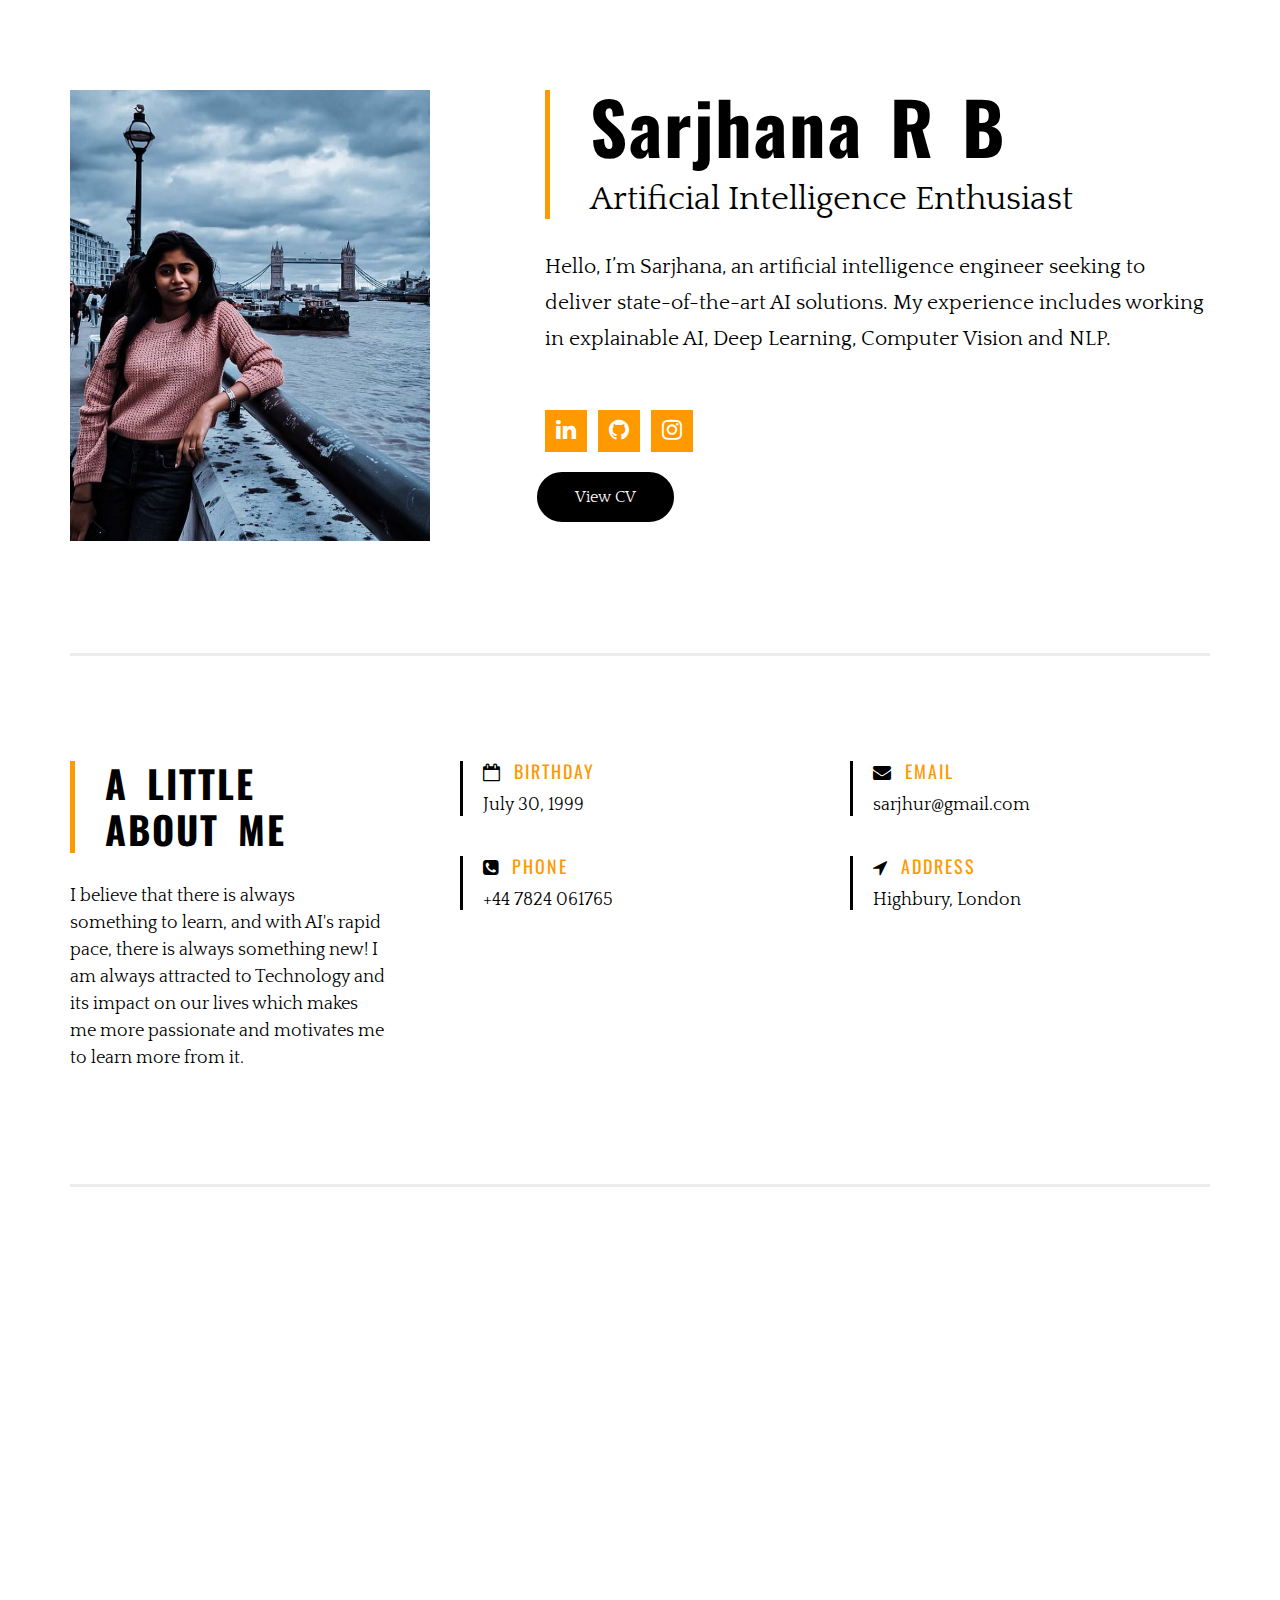
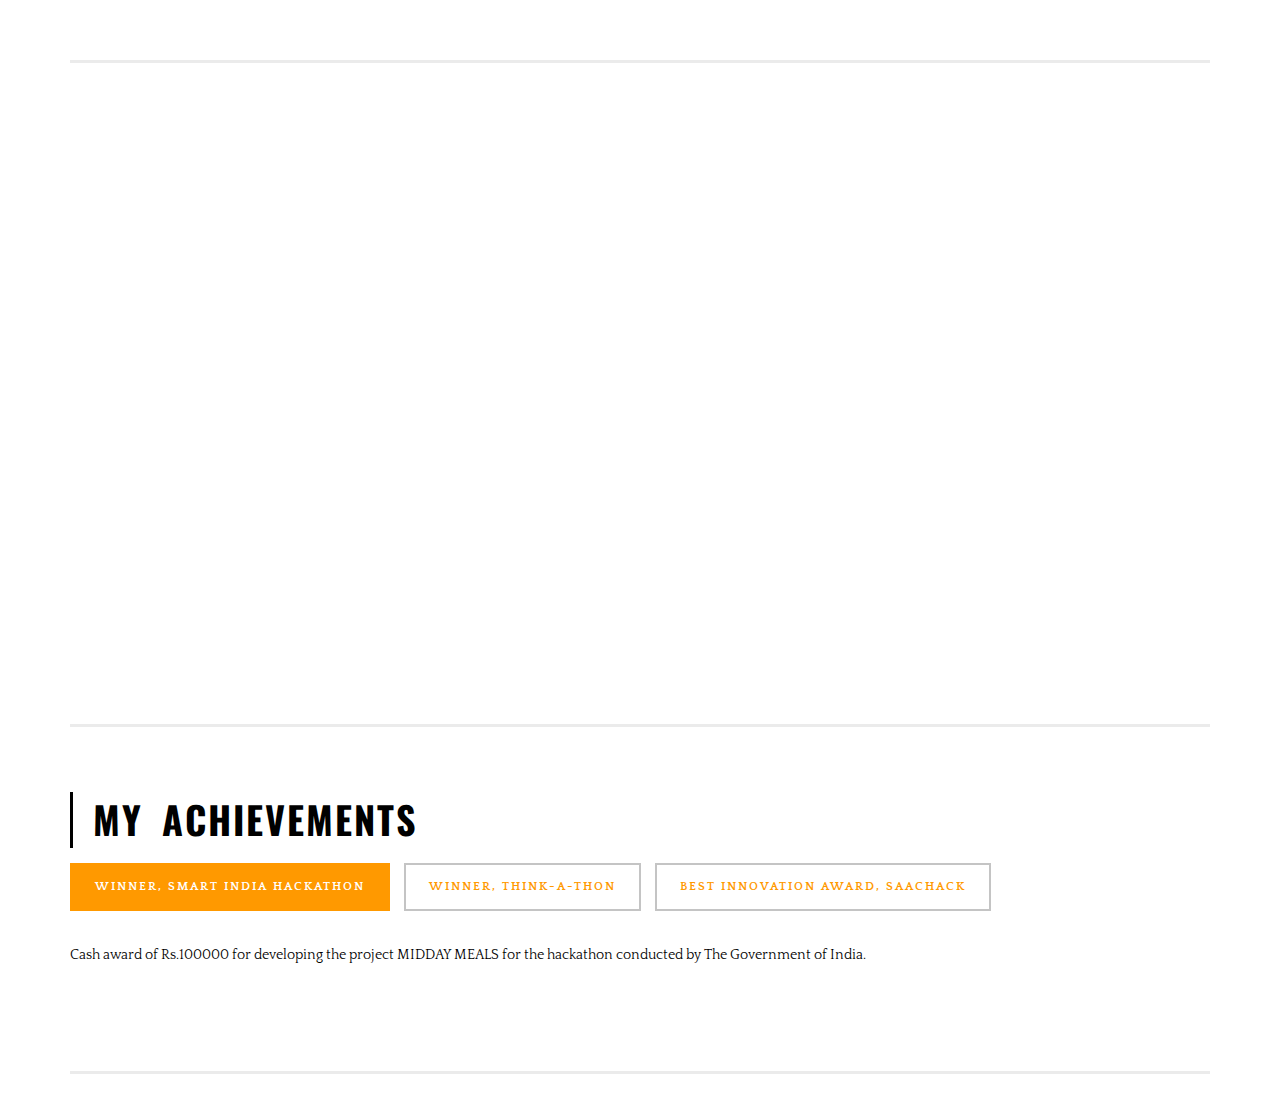
==== commit c0ef220d: "Website Final Version" ====
--- a/index.html
+++ b/index.html
@@ -100,30 +100,30 @@
 .uc_square_social_network_icons .uc_social-links a:hover {
     background-color: white;
 }
-#uc_square_social_network_icons57202_item1
+#uc_square_social_network_icons52263_item1
 {
   background:#FF9900;
 }
 
-#uc_square_social_network_icons57202_item1:hover
+#uc_square_social_network_icons52263_item1:hover
 {
   background:#000000;
 }
-#uc_square_social_network_icons57202_item2
+#uc_square_social_network_icons52263_item2
 {
   background:#FF9900;
 }
 
-#uc_square_social_network_icons57202_item2:hover
+#uc_square_social_network_icons52263_item2:hover
 {
   background:#000000;
 }
-#uc_square_social_network_icons57202_item3
+#uc_square_social_network_icons52263_item3
 {
   background:#FF9900;
 }
 
-#uc_square_social_network_icons57202_item3:hover
+#uc_square_social_network_icons52263_item3:hover
 {
   background:#000000;
 }
@@ -133,7 +133,7 @@
 /* addon: Button Group */
 
 
-#uc_blox_btn_group68160 #uc_blox_btn_group68160_item1
+#uc_blox_btn_group68850 #uc_blox_btn_group68850_item1
 {
   display:inline-block;
   font-size:16px;
@@ -147,7 +147,7 @@
   margin:0 10px 0 0px;
 }
 
-#uc_blox_btn_group68160 #uc_blox_btn_group68160_item1:hover
+#uc_blox_btn_group68850 #uc_blox_btn_group68850_item1:hover
 {
   background-color:#ff9900;
   border:2px solid #2469ff;
@@ -347,13 +347,13 @@
     color:#ffffff !important;
 	}
 
-#uc_bold_tabs426144 .r-tabs-accordion-title .r-tabs-anchor
+#uc_bold_tabs421931 .r-tabs-accordion-title .r-tabs-anchor
 {
   border:#ff9900 2px solid !important;
   padding:10px;
 }
 
-#uc_bold_tabs426144 .r-tabs-accordion-title.r-tabs-state-active
+#uc_bold_tabs421931 .r-tabs-accordion-title.r-tabs-state-active
 {
   background:#ff9900 !important;
   color:#ffffff !important;
@@ -377,7 +377,7 @@
 <!-- start Side Border Title -->
 
 			<div style="background-color:#ffffff;padding:0px 40px 10px; border-left:5px solid #FF9900;">
-  <span class="uc-style-10655285641 uc-page-font-title" style="font-size:72px;line-height:1em;">Sarjhana R B</span>
+  <span class="uc-style-17762817053 uc-page-font-title" style="font-size:72px;line-height:1em;">Sarjhana R B</span>
 </div>
 			<!-- end Side Border Title -->
 </div>
@@ -385,7 +385,7 @@
 <!-- start Side Border Title -->
 
 			<div style="background-color:#ffffff;padding:5px 40px 0px; border-left:5px solid #FF9900;">
-  <span class="uc-style-23872982521" style="font-size:34px;line-height:1.2em;">Artificial Intelligence Enthusiast</span>
+  <span class="uc-style-23036682325" style="font-size:34px;line-height:1.2em;">Artificial Intelligence Enthusiast</span>
 </div>
 			<!-- end Side Border Title -->
 </div>
@@ -393,7 +393,7 @@
 <!-- start Paragraph -->
 
 			<div style="text-align:left;padding-top:0px;padding-bottom:0px;">
-<span class="uc-style-38090038930" style="font-size:21px;line-height:1.7em;">Hello, I’m Sarjhana R B, an artificial intelligence engineer seeking to deliver state-of-the-art AI solutions. Experience includes using algorithms and data mining for my own personal projects while at Kings College London.</span>
+<span class="uc-style-34433470029" style="font-size:21px;line-height:1.7em;">Hello, I’m Sarjhana, an artificial intelligence engineer seeking to deliver state-of-the-art AI solutions. My experience includes working in explainable AI, Deep Learning, Computer Vision and NLP.</span>
 </div>
 			<!-- end Paragraph -->
 </div>
@@ -403,9 +403,9 @@
 			<div class="uc_square_social_network_icons"> 
     <!--uc_container_holder--> 
     <div class="uc_social-links" style="text-align:left;">
-        <a href="https://www.linkedin.com/in/sarjhana/" style="margin-left:0px;margin-right:7px;" target="_blank" id="uc_square_social_network_icons57202_item1"><i class="fa fa-linkedin"></i></a>
-<a href="https://github.com/Sarjhana" style="margin-left:0px;margin-right:7px;" target="_blank" id="uc_square_social_network_icons57202_item2"><i class="fa fa-github"></i></a>
-<a href="https://www.instagram.com/sarjhana_/" style="margin-left:0px;margin-right:7px;" target="_blank" id="uc_square_social_network_icons57202_item3"><i class="fa fa-instagram"></i></a>
+        <a href="https://www.linkedin.com/in/sarjhana/" style="margin-left:0px;margin-right:7px;" target="_blank" id="uc_square_social_network_icons52263_item1"><i class="fa fa-linkedin"></i></a>
+<a href="https://github.com/Sarjhana" style="margin-left:0px;margin-right:7px;" target="_blank" id="uc_square_social_network_icons52263_item2"><i class="fa fa-github"></i></a>
+<a href="https://www.instagram.com/sarjhana_/" style="margin-left:0px;margin-right:7px;" target="_blank" id="uc_square_social_network_icons52263_item3"><i class="fa fa-instagram"></i></a>
 
     </div>
 </div>
@@ -414,8 +414,8 @@
 <div id="uc_grid_1_row_1_container_1_col_2_addon_5" class="uc-grid-col-addon" style="margin-top:20px;margin-left:-8px;">
 <!-- start Button Group -->
 
-			<div style="text-align:left;" id="uc_blox_btn_group68160">
-<a href="https://drive.google.com/file/d/1V_1ECsJ8IlCbdnMF4bwSDbLyNLKmqleM/view?usp=sharing" id="uc_blox_btn_group68160_item1" target="_blank">View CV</a>
+			<div style="text-align:left;" id="uc_blox_btn_group68850">
+<a href="https://drive.google.com/file/d/1V_1ECsJ8IlCbdnMF4bwSDbLyNLKmqleM/view?usp=sharing" id="uc_blox_btn_group68850_item1" target="_blank">View CV</a>
 
 </div>
 			<!-- end Button Group -->
@@ -444,7 +444,7 @@
 <!-- start Side Border Title -->
 
 			<div style="background-color:#ffffff;padding:0px 30px 0px; border-left:5px solid #FF9900;">
-  <span class="uc-style-43964234109 uc-page-font-title">A LITTLE<br>ABOUT ME</span>
+  <span class="uc-style-46059510548 uc-page-font-title">A LITTLE<br>ABOUT ME</span>
 </div>
 			<!-- end Side Border Title -->
 </div>
@@ -452,7 +452,7 @@
 <!-- start Paragraph -->
 
 			<div style="text-align:left;padding-top:0px;padding-bottom:0px;">
-<span class="uc-style-51251567648" style="line-height:1.5em;">I believe that there is always something to learn, and with AI rapid pace, there is always something new! I am always attracted to Technology and its impact on our lives which makes me more passionate and motivates me to learn more from it.</span>
+<span class="uc-style-58920571636" style="line-height:1.5em;">I believe that there is always something to learn, and with AI's rapid pace, there is always something new! I am always attracted to Technology and its impact on our lives which makes me more passionate and motivates me to learn more from it.</span>
 </div>
 			<!-- end Paragraph -->
 </div>
@@ -463,7 +463,7 @@
 
 			<div style="border-left:3px solid #000000;padding-left:20px;">
   <div style="padding-bottom:10px;">
-<i class="fa fa-calendar-o" style="color:#000000;display:inline-block;padding-right:10px;font-size:18px;"></i> <span class="uc-style-67825572918" style="font-family:Oswald;color:#FF9900;letter-spacing:2px;">BIRTHDAY</span>
+<i class="fa fa-calendar-o" style="color:#000000;display:inline-block;padding-right:10px;font-size:18px;"></i> <span class="uc-style-68501789195" style="font-family:Oswald;color:#FF9900;letter-spacing:2px;">BIRTHDAY</span>
 </div>
   <div>July 30, 1999
 </div>
@@ -475,7 +475,7 @@
 
 			<div style="border-left:3px solid #000000;padding-left:20px;">
   <div style="padding-bottom:10px;">
-<i class="fa fa-phone-square" style="color:#000000;display:inline-block;padding-right:10px;font-size:18px;"></i> <span class="uc-style-79465464725" style="font-family:Oswald;color:#FF9900;letter-spacing:2px;">PHONE</span>
+<i class="fa fa-phone-square" style="color:#000000;display:inline-block;padding-right:10px;font-size:18px;"></i> <span class="uc-style-72333351940" style="font-family:Oswald;color:#FF9900;letter-spacing:2px;">PHONE</span>
 </div>
   <div>+44 7824 061765</div>
 </div>
@@ -488,7 +488,7 @@
 
 			<div style="border-left:3px solid #000000;padding-left:20px;">
   <div style="padding-bottom:10px;">
-<i class="fa fa-envelope" style="color:#000000;display:inline-block;padding-right:10px;font-size:18px;"></i> <span class="uc-style-87014086484" style="font-family:Oswald;color:#FF9900;letter-spacing:2px;">EMAIL</span>
+<i class="fa fa-envelope" style="color:#000000;display:inline-block;padding-right:10px;font-size:18px;"></i> <span class="uc-style-82113063501" style="font-family:Oswald;color:#FF9900;letter-spacing:2px;">EMAIL</span>
 </div>
   <div>sarjhur@gmail.com</div>
 </div>
@@ -499,7 +499,7 @@
 
 			<div style="border-left:3px solid #000000;padding-left:20px;">
   <div style="padding-bottom:10px;">
-<i class="fa fa-location-arrow" style="color:#000000;display:inline-block;padding-right:10px;font-size:18px;"></i> <span class="uc-style-99836291485" style="font-family:Oswald;color:#FF9900;letter-spacing:2px;">ADDRESS</span>
+<i class="fa fa-location-arrow" style="color:#000000;display:inline-block;padding-right:10px;font-size:18px;"></i> <span class="uc-style-90641940904" style="font-family:Oswald;color:#FF9900;letter-spacing:2px;">ADDRESS</span>
 </div>
   <div>Highbury, London</div>
 </div>
@@ -528,7 +528,7 @@
 <!-- start Side Border Title -->
 
 			<div style="background-color:#ffffff;padding:0px 30px 0px; border-left:5px solid #FF9900;">
-  <span class="uc-style-100107384968 uc-page-font-title">MY<br>EXPERIENCE</span>
+  <span class="uc-style-106633891895 uc-page-font-title">MY<br>EXPERIENCE</span>
 </div>
 			<!-- end Side Border Title -->
 </div></div></div>
@@ -538,9 +538,9 @@
 
 			<div style="border-left:3px solid #000000;padding-left:20px;">
   <div style="padding-bottom:10px;">
-<i class="fa fa-laptop" style="color:#000000;display:inline-block;padding-right:10px;font-size:18px;"></i> <span class="uc-style-112593621453" style="font-family:Oswald;color:#FF9900;letter-spacing:2px;">2021-PRESENT</span>
-</div>
-  <div><span class="uc-style-120250145029" style="line-height:1.7em;">AI/ML Research & Development Intern
+<i class="fa fa-laptop" style="color:#000000;display:inline-block;padding-right:10px;font-size:18px;"></i> <span class="uc-style-110612839104" style="font-family:Oswald;color:#FF9900;letter-spacing:2px;">2021-PRESENT</span>
+</div>
+  <div><span class="uc-style-123886716851" style="line-height:1.7em;">AI/ML Research & Development Intern
 <br>
 Predactica (Remote)
 <br>
@@ -554,9 +554,9 @@
 
 			<div style="border-left:3px solid #000000;padding-left:20px;">
   <div style="padding-bottom:10px;">
-<i class="fa fa-laptop" style="color:#000000;display:inline-block;padding-right:10px;font-size:18px;"></i> <span class="uc-style-134181343076" style="font-family:Oswald;color:#FF9900;letter-spacing:2px;">June, 2019-July, 2019</span>
-</div>
-  <div><span class="uc-style-149032914532" style="line-height:1.7em;">Developer Intern<br>Hatch<br>India<br></span></div>
+<i class="fa fa-laptop" style="color:#000000;display:inline-block;padding-right:10px;font-size:18px;"></i> <span class="uc-style-137412616891" style="font-family:Oswald;color:#FF9900;letter-spacing:2px;">June, 2019-July, 2019</span>
+</div>
+  <div><span class="uc-style-146248568046" style="line-height:1.7em;">Developer Intern<br>Hatch<br>India<br></span></div>
 </div>
 			<!-- end Small Icon With Side Border -->
 </div>
@@ -583,7 +583,7 @@
 <!-- start Side Border Title -->
 
 			<div style="background-color:#ffffff;padding:0px 30px 0px; border-left:5px solid #FF9900;">
-  <span class="uc-style-151443543871 uc-page-font-title">MY<br>EDUCATION</span>
+  <span class="uc-style-159350656462 uc-page-font-title">MY<br>EDUCATION</span>
 </div>
 			<!-- end Side Border Title -->
 </div></div></div>
@@ -593,9 +593,9 @@
 
 			<div style="border-left:3px solid #000000;padding-left:20px;">
   <div style="padding-bottom:10px;">
-<i class="fa fa-university" style="color:#000000;display:inline-block;padding-right:10px;font-size:18px;"></i> <span class="uc-style-163463264709" style="font-family:Oswald;color:#FF9900;letter-spacing:2px;">2021 - Present</span>
-</div>
-  <div><span class="uc-style-179824344524" style="line-height:1.5em;">Kings College London, Masters in Artificial Intelligence,<br>London, UK<br><br></span></div>
+<i class="fa fa-university" style="color:#000000;display:inline-block;padding-right:10px;font-size:18px;"></i> <span class="uc-style-169901190984" style="font-family:Oswald;color:#FF9900;letter-spacing:2px;">2021 - Present</span>
+</div>
+  <div><span class="uc-style-172879471152" style="line-height:1.5em;">Kings College London, Masters in Artificial Intelligence,<br>London, UK<br><br></span></div>
 </div>
 			<!-- end Small Icon With Side Border -->
 </div>
@@ -604,9 +604,9 @@
 
 			<div style="border-left:3px solid #000000;padding-left:20px;">
   <div style="padding-bottom:10px;">
-<i class="fa fa-university" style="color:#000000;display:inline-block;padding-right:10px;font-size:18px;"></i> <span class="uc-style-180919285965" style="font-family:Oswald;color:#FF9900;letter-spacing:2px;">2017 - 2021</span>
-</div>
-  <div><span class="uc-style-199681146918" style="line-height:1.7em;">Anna University,<br>Bachelor of Engineering in Computer Science&nbsp; &nbsp; &nbsp; &nbsp; &nbsp; &nbsp; &nbsp; &nbsp; &nbsp; &nbsp; &nbsp; &nbsp; &nbsp; &nbsp; &nbsp; &nbsp; &nbsp; &nbsp; &nbsp; &nbsp;&nbsp;<br>Chennai, India</span></div>
+<i class="fa fa-university" style="color:#000000;display:inline-block;padding-right:10px;font-size:18px;"></i> <span class="uc-style-186217222014" style="font-family:Oswald;color:#FF9900;letter-spacing:2px;">2017 - 2021</span>
+</div>
+  <div><span class="uc-style-199191429839" style="line-height:1.7em;">Anna University,<br>Bachelor of Engineering in Computer Science&nbsp; &nbsp; &nbsp; &nbsp; &nbsp; &nbsp; &nbsp; &nbsp; &nbsp; &nbsp; &nbsp; &nbsp; &nbsp; &nbsp; &nbsp; &nbsp; &nbsp; &nbsp; &nbsp; &nbsp;&nbsp;<br>Chennai, India</span></div>
 </div>
 			<!-- end Small Icon With Side Border -->
 </div>
@@ -633,7 +633,7 @@
 <!-- start Side Border Title -->
 
 			<div style="background-color:#ffffff;padding:0px 30px 0px; border-left:5px solid #FF9900;">
-  <span class="uc-style-208371397355 uc-page-font-title">PROJECTS<br></span>
+  <span class="uc-style-202334612812 uc-page-font-title">PROJECTS<br></span>
 </div>
 			<!-- end Side Border Title -->
 </div></div></div>
@@ -766,7 +766,7 @@
 <!-- start Side Border Title -->
 
 			<div style="background-color:#ffffff;padding:0px 30px 0px; border-left:5px solid #FF9900;">
-  <span class="uc-style-216405735546 uc-page-font-title">CERTIFICATES</span>
+  <span class="uc-style-216390881672 uc-page-font-title">CERTIFICATES</span>
 </div>
 			<!-- end Side Border Title -->
 </div></div></div>
@@ -779,7 +779,7 @@
 				<i class="fa fa-code uc_icon"></i>
 			</div>
 			<div class="uc_feature_header">
-				<h4><span class="uc-style-228960773536" style="font-family:Oswald;font-weight:Bold;color:#FF9900;letter-spacing:1px;">Artificial Intelligence <br> Certified by Harvard University</span></h4>
+				<h4><span class="uc-style-222537369774" style="font-family:Oswald;font-weight:Bold;color:#FF9900;letter-spacing:1px;">Artificial Intelligence <br> Certified by Harvard University</span></h4>
 			</div>
 			<div class="uc_feature_info">
 				
@@ -797,7 +797,7 @@
 				<i class="fa fa-file-code-o uc_icon"></i>
 			</div>
 			<div class="uc_feature_header">
-				<h4><span class="uc-style-234911815541" style="font-family:Oswald;color:#FF9900;letter-spacing:1px;">Basics to Machine Learning <br>Certified by Verzeo</span></h4>
+				<h4><span class="uc-style-233131423720" style="font-family:Oswald;color:#FF9900;letter-spacing:1px;">Basics to Machine Learning <br>Certified by Verzeo</span></h4>
 			</div>
 			<div class="uc_feature_info">
 				
@@ -820,7 +820,7 @@
 				<i class="fa fa-code uc_icon"></i>
 			</div>
 			<div class="uc_feature_header">
-				<h4><span class="uc-style-240873293198" style="font-family:Oswald;font-weight:Bold;color:#FF9900;letter-spacing:1px;">Real-time OCR and Text Detection with Tensorflow, OpenCV and Tesseract <br> certified by Coursera</span></h4>
+				<h4><span class="uc-style-241283345865" style="font-family:Oswald;font-weight:Bold;color:#FF9900;letter-spacing:1px;">Real-time OCR and Text Detection with Tensorflow, OpenCV and Tesseract <br> certified by Coursera</span></h4>
 			</div>
 			<div class="uc_feature_info">
 				
@@ -838,7 +838,7 @@
 				<i class="fa fa-file-code-o uc_icon"></i>
 			</div>
 			<div class="uc_feature_header">
-				<h4><span class="uc-style-259561759625" style="font-family:Oswald;color:#FF9900;letter-spacing:1px;">AI for everyone <br>certified by deeplearning.ai, Coursera</span></h4>
+				<h4><span class="uc-style-255850344050" style="font-family:Oswald;color:#FF9900;letter-spacing:1px;">AI for everyone <br>certified by deeplearning.ai, Coursera</span></h4>
 			</div>
 			<div class="uc_feature_info">
 				
@@ -856,7 +856,7 @@
 				<i class="fa fa-code uc_icon"></i>
 			</div>
 			<div class="uc_feature_header">
-				<h4><span class="uc-style-263363561932" style="font-family:Oswald;color:#FF9900;letter-spacing:1px;"> Introduction to Programming using Python <br>Certified by Microsoft</span></h4>
+				<h4><span class="uc-style-263238992495" style="font-family:Oswald;color:#FF9900;letter-spacing:1px;"> Introduction to Programming using Python <br>Certified by Microsoft</span></h4>
 			</div>
 			<div class="uc_feature_info">
 				
@@ -887,7 +887,7 @@
 <!-- start Side Border Title -->
 
 			<div style="background-color:#ffffff;padding:5px 20px 5px; border-left:3px solid #000000;">
-  <span class="uc-style-270242494772 uc-page-font-title">MY ACHIEVEMENTS</span>
+  <span class="uc-style-276964373085 uc-page-font-title">MY ACHIEVEMENTS</span>
 </div>
 			<!-- end Side Border Title -->
 </div></div></div>
@@ -897,17 +897,17 @@
 			<div id="uc_grid_1_row_17_container_2_col_1" class="uc-grid-col uc-col-first uc-col-last uc-colsize-1_1"><div class="uc-grid-col-inner"><div id="uc_grid_1_row_17_container_2_col_1_addon_1" class="uc-grid-col-addon" style="padding-top:15px;">
 <!-- start Bold Tabs -->
 
-			<div class="uc_bold_tabs" id="uc_bold_tabs426144">
+			<div class="uc_bold_tabs" id="uc_bold_tabs421931">
     	<ul class="tabs">
-        	<li><a style="border-color:; color:#ff9900;" href="#btss-1uc_bold_tabs426144">Winner, Smart India Hackathon</a></li>
-<li><a style="border-color:; color:#ff9900;" href="#btss-2uc_bold_tabs426144">Winner, Think-a-thon</a></li>
-<li><a style="border-color:; color:#ff9900;" href="#btss-3uc_bold_tabs426144">Best Innovation Award, SAACHACK</a></li>
+        	<li><a style="border-color:; color:#ff9900;" href="#btss-1uc_bold_tabs421931">Winner, Smart India Hackathon</a></li>
+<li><a style="border-color:; color:#ff9900;" href="#btss-2uc_bold_tabs421931">Winner, Think-a-thon</a></li>
+<li><a style="border-color:; color:#ff9900;" href="#btss-3uc_bold_tabs421931">Best Innovation Award, SAACHACK</a></li>
 
         </ul>
         <div class="panel-container">
-			<div id="btss-1uc_bold_tabs426144" class="tab-container panes"><p style="color:#000000;">Cash award of Rs.100000 for developing the project MIDDAY MEALS for the hackathon conducted by The Government of India.</p></div>
-<div id="btss-2uc_bold_tabs426144" class="tab-container panes"><p style="color:#000000;">Won the first prize for creating a prototype of Optical Character Recognition (OCR) system for automating and validating Bank Cheques using Tesseract and Android Studio conducted by Anna University, India.</p></div>
-<div id="btss-3uc_bold_tabs426144" class="tab-container panes"><p style="color:#000000;">Won the award for developing ParkSmart, an automated cloud based parking system using Android Studio conducted by Anna University, India.</p></div>
+			<div id="btss-1uc_bold_tabs421931" class="tab-container panes"><p style="color:#000000;">Cash award of Rs.100000 for developing the project MIDDAY MEALS for the hackathon conducted by The Government of India.</p></div>
+<div id="btss-2uc_bold_tabs421931" class="tab-container panes"><p style="color:#000000;">Won the first prize for creating a prototype of Optical Character Recognition (OCR) system for automating and validating Bank Cheques using Tesseract and Android Studio conducted by Anna University, India.</p></div>
+<div id="btss-3uc_bold_tabs421931" class="tab-container panes"><p style="color:#000000;">Won the award for developing ParkSmart, an automated cloud based parking system using Android Studio conducted by Anna University, India.</p></div>
 
         </div>
     </div>
@@ -942,7 +942,7 @@
 jQuery(document).ready(function(){new WOW().init()});
 // Bold Tabs scripts: 
 jQuery(document).ready(function () {
-            var jQuerytabs = jQuery('#uc_bold_tabs426144');
+            var jQuerytabs = jQuery('#uc_bold_tabs421931');
             jQuerytabs.responsiveTabs({
                 rotate: false,
                 startCollapsed: 'accordion',
